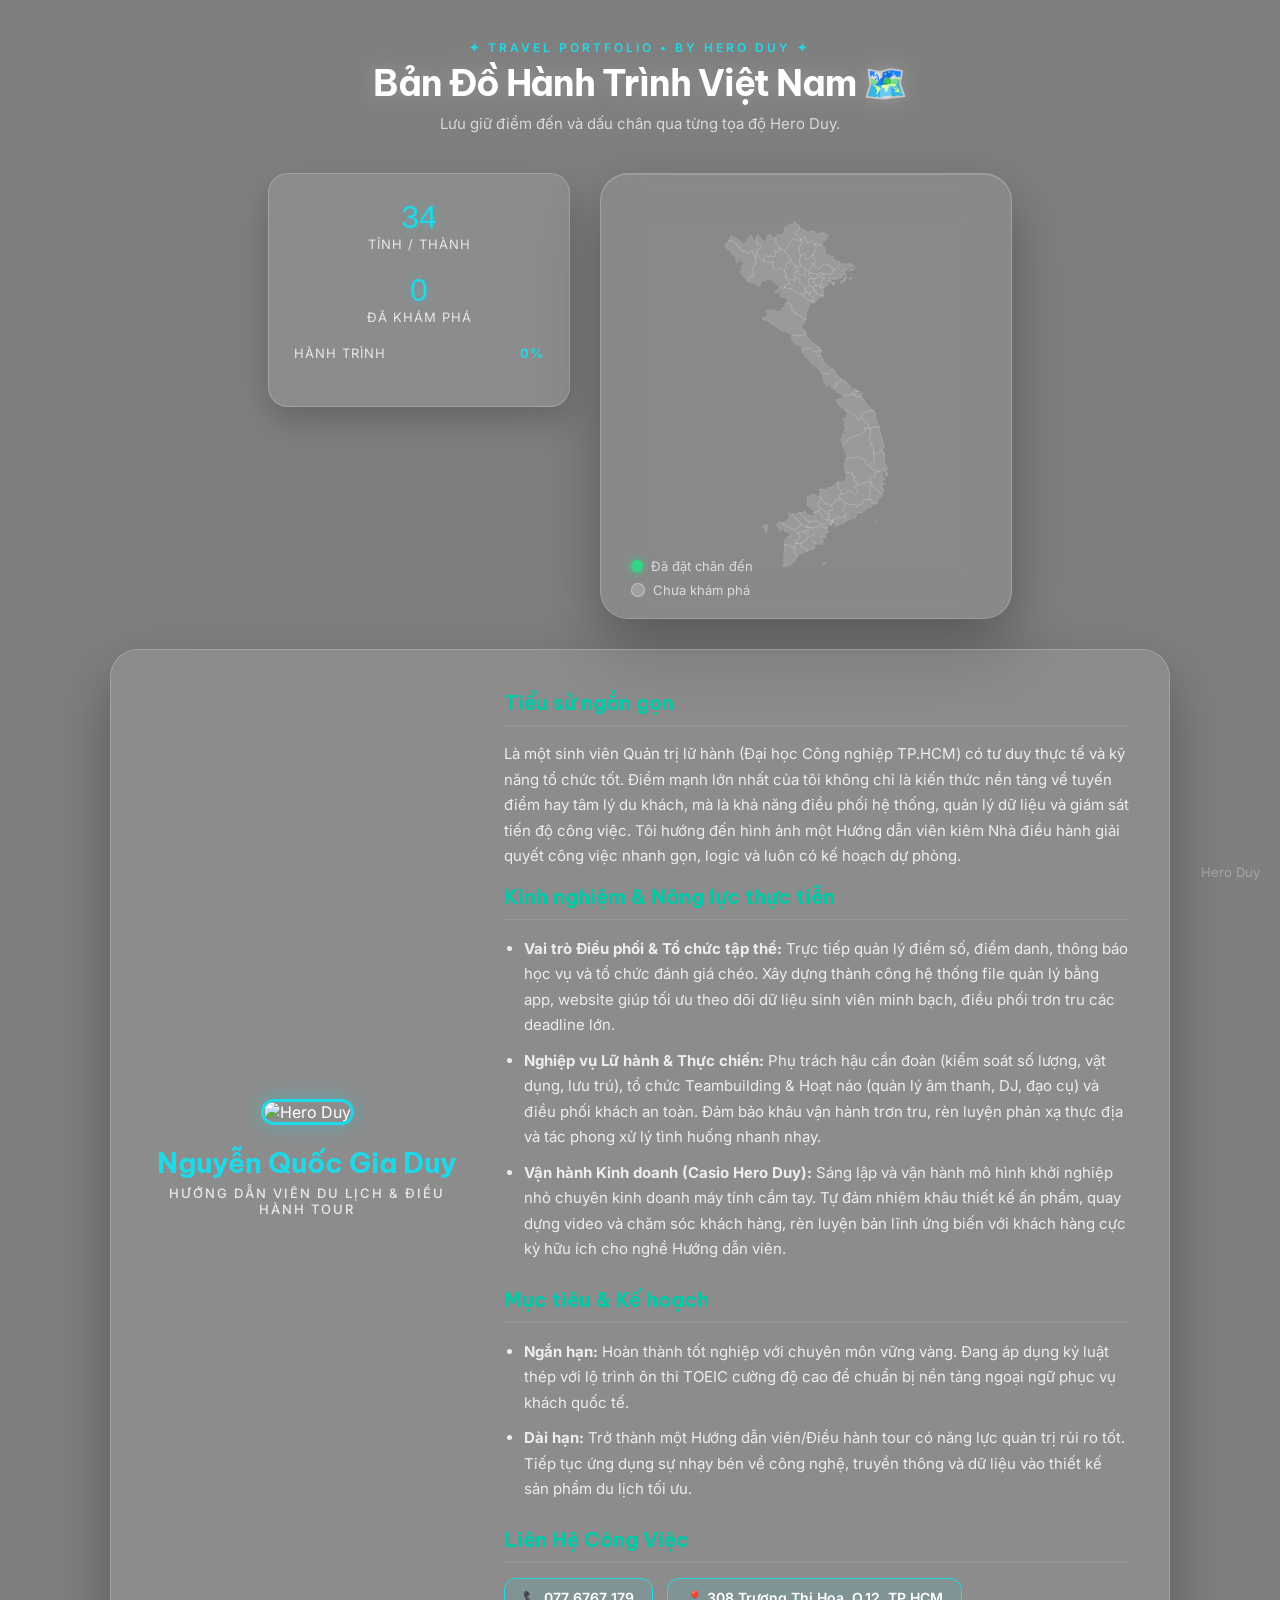
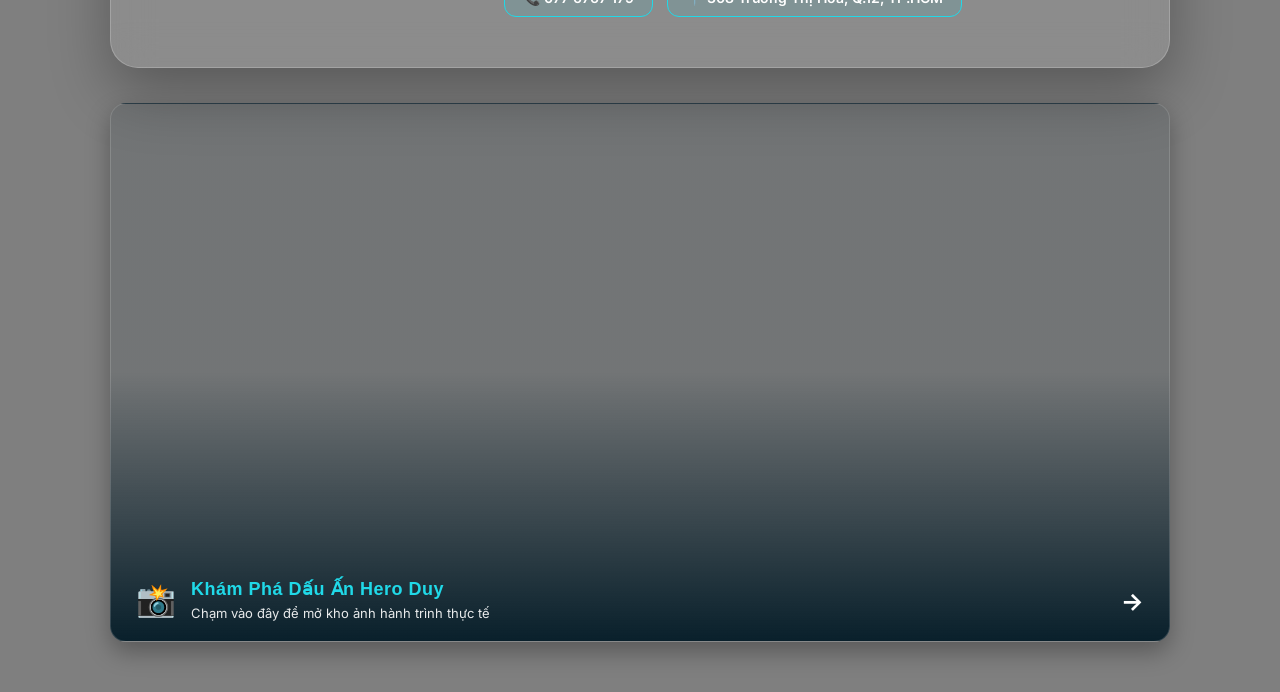
==== index.html @ b105192f "Update index.html" ====
<!DOCTYPE html>
<html lang="vi">
<head>
    <meta charset="UTF-8">
    <meta name="viewport" content="width=device-width, initial-scale=1.0">
    <title>Vietnam Travel Explorer</title>
   <!-- Import Font hiện đại -->
    <link href="https://fonts.googleapis.com/css2?family=Be+Vietnam+Pro:wght@400;500;600;700;800&family=Inter:wght@400;500;600;700&display=swap" rel="stylesheet">
    <style>
        /* --- CẤU HÌNH BIẾN MÀU & HIỆU ỨNG --- */
        :root {
            --primary: #00C9A7;
            --cyan: #20D9E8;
            --navy: #062B3A;
            --bg-dark: #031B27;
            --white: #FFFFFF;
            --glass-bg: rgba(255, 255, 255, 0.1);
            --glass-border: rgba(255, 255, 255, 0.2);
            --glow-color: rgba(0, 220, 180, 0.45);
        }

      body { 
            margin: 0; 
            padding: 0;
            min-height: 100vh;
            font-family: 'Inter', sans-serif; 
            color: var(--white);
            display: flex; 
            flex-direction: column; 
            align-items: center; 
            /* Dùng lớp phủ màu đen (rgba 0,0,0) với độ mờ 50% để giữ nguyên màu gốc của ảnh */
            background: linear-gradient(rgba(0, 0, 0, 0.5), rgba(0, 0, 0, 0.5)), 
                        url("https://cdn.phototourl.com/free/2026-08-20-0ea42f38-bc41-45a6-8fc9-13d686dd87f3.jpg") center/cover fixed;
        }
        /* --- HEADER CHUYÊN NGHIỆP --- */
        .hero-header {
            text-align: center;
            margin-top: 40px;
            margin-bottom: 20px;
            animation: fadeInDown 0.8s ease;
        }
        .hero-subtitle {
            font-size: 12px;
            letter-spacing: 3px;
            text-transform: uppercase;
            color: var(--cyan);
            font-weight: 600;
            margin-bottom: 5px;
        }
        .hero-header h1 { 
            font-family: 'Be Vietnam Pro', sans-serif;
            font-size: 36px;
            margin: 0;
            letter-spacing: -0.03em;
            text-shadow: 0 0 20px rgba(255,255,255,0.2);
        }
        .hero-desc {
            font-size: 15px;
            color: rgba(255,255,255,0.7);
            margin-top: 8px;
        }

        /* --- BỐ CỤC DASHBOARD --- */
        .travel-dashboard {
            display: flex;
            flex-direction: row;
            gap: 30px;
            width: 100%;
            max-width: 1100px;
            padding: 20px;
            box-sizing: border-box;
            justify-content: center;
            align-items: flex-start;
        }

     /* --- BẢNG THỐNG KÊ (CHUẨN GIAO DIỆN CŨ ĐẸP MẮT) --- */
        .stats-panel {
            background: var(--glass-bg);
            backdrop-filter: blur(15px);
            -webkit-backdrop-filter: blur(15px);
            border: 1px solid var(--glass-border);
            border-radius: 20px;
            padding: 25px;
            width: 250px;
            box-shadow: 0 15px 35px rgba(0,0,0,0.2);
        }
        .stat-item {
            margin-bottom: 20px;
            text-align: center;
        }
        .stat-number {
            font-family: 'Outfit', sans-serif;
            font-size: 32px;
            color: var(--cyan);
            text-shadow: 0 0 10px rgba(32, 217, 232, 0.4);
        }
        .stat-label {
            font-size: 13px;
            color: rgba(255,255,255,0.8);
            text-transform: uppercase;
            letter-spacing: 1px;
        }

/* --- BẢN ĐỒ GLASSMORPHISM CARD --- */
.map-card { 
    background: rgba(255, 255, 255, 0.08); 
    backdrop-filter: blur(20px); 
    -webkit-backdrop-filter: blur(20px);
    border: 1px solid rgba(255, 255, 255, 0.2); 
    border-radius: 28px; 
    
    /* 1. Giảm padding trái/phải xuống (30px trên-dưới, 15px trái-phải) */
    padding: 30px 15px; 
    
    /* 2. Thêm dòng này để ép khung chữ nhật gọn lại theo chiều ngang */
    width: 380px; 
    max-width: 100%;
    
    box-shadow: 0 25px 60px rgba(0,0,0,0.3), inset 0 1px 0 rgba(255,255,255,0.15); 
    position: relative; 
    display: flex;
    justify-content: center;
}

/* --- BẢN ĐỒ SVG --- */
.vietnam-map {
    width: 100%;
    /* 3. Giảm max-width của SVG từ 600px xuống 360px để khớp với khung mới */
    max-width: 360px; 
}
        /* --- BẢN ĐỒ SVG --- */
        .vietnam-map {
            width: 100%;
            max-width: 600px; /* Phóng to SVG */
        }
        svg { width: 100%; height: auto; drop-shadow: 0 10px 20px rgba(0,0,0,0.5); }
        /* Tỉnh chưa khám phá */
        svg path { 
            fill: rgba(255,255,255,0.15); 
            stroke: rgba(255,255,255,0.4); 
            stroke-width: 0.8px; 
            transition: all 0.4s cubic-bezier(0.175, 0.885, 0.32, 1.275); 
            cursor: pointer; 
        }
        /* Hover tỉnh */
        svg g.merged-province:hover path, svg g#features > path:hover { 
            fill: var(--primary); 
            stroke-width: 1.2px; 
            filter: drop-shadow(0 0 8px rgba(36,216,155,0.8));
            transform: scale(1.005);
            transform-origin: center;
        }
        /* Tỉnh Đã Khám Phá - Hiệu ứng Glow/LED nhẹ */
        .visited path, path.visited { 
            fill: #32d583 !important; 
            stroke: #fff;
            animation: pulseGlow 2.5s infinite ease-in-out;
        }
        .visited:hover path, path.visited:hover { fill: #24d89b !important; }

        @keyframes pulseGlow {
            0%, 100% { filter: drop-shadow(0 0 4px rgba(50, 213, 131, 0.6)); }
            50% { filter: drop-shadow(0 0 16px rgba(50, 213, 131, 0.9)); }
        }
        @keyframes fadeInDown {
            from { opacity: 0; transform: translateY(-20px); }
            to { opacity: 1; transform: translateY(0); }
        }

        /* --- DESTINATION CARD (POP-UP ĐÃ THAY ĐỔI) --- */
        .modal { 
            display: none; position: fixed; z-index: 100; left: 0; top: 0; width: 100%; height: 100%; 
            background: rgba(3, 20, 30, 0.65); /* Tối và blur nhẹ hơn */
            backdrop-filter: blur(8px);
            align-items: center; justify-content: center; 
        }
       .modal-content { 
            background: rgba(10, 30, 45, 0.85); 
            backdrop-filter: blur(25px);
            border: 1px solid var(--glass-border);
            padding: 30px; 
            border-radius: 24px; 
            width: 90%; 
            max-width: 450px; 
            max-height: 80vh; 
            overflow-y: auto; 
            position: relative; 
            animation: modalIn 0.4s cubic-bezier(0.16, 1, 0.3, 1); 
            box-shadow: 0 25px 50px rgba(0,0,0,0.5); 
            color: var(--white);
        }
        .modal-content::-webkit-scrollbar { width: 6px; }
        .modal-content::-webkit-scrollbar-thumb { background: var(--cyan); border-radius: 10px; }
        @keyframes modalIn { 
            from { opacity: 0; transform: translateY(30px) scale(0.95); } 
            to { opacity: 1; transform: translateY(0) scale(1); } 
        }
        .close-btn { 
            position: absolute; top: 15px; right: 20px; font-size: 28px; color: rgba(255,255,255,0.5); cursor: pointer; transition: 0.3s;
        }
        .close-btn:hover { color: #ff4d4d; }
        .modal-title { 
            color: var(--primary); margin-top: 0; font-size: 26px; font-family: 'Outfit', sans-serif;
            border-bottom: 1px solid rgba(255,255,255,0.1); padding-bottom: 15px; margin-bottom: 20px;
        }
     .modal-desc { 
            margin-top: 15px;
        }
        
        /* --- GIAO DIỆN THẺ ĐỊA ĐIỂM BÊN TRONG POPUP --- */
        .destination-card {
            background: rgba(255, 255, 255, 0.06);
            border: 1px solid rgba(255, 255, 255, 0.15);
            border-radius: 16px;
            padding: 16px;
            margin-bottom: 16px;
            text-align: left;
            transition: 0.3s;
        }
        .destination-card:hover {
            background: rgba(255, 255, 255, 0.12);
            border-color: var(--cyan);
            transform: translateY(-2px);
        }
        .destination-title {
            color: var(--cyan);
            font-size: 17px;
            font-weight: 700;
            margin-bottom: 6px;
            font-family: 'Outfit', sans-serif;
            display: flex;
            align-items: center;
            gap: 8px;
        }
        .destination-desc {
            font-size: 14px;
            color: rgba(255, 255, 255, 0.85);
            line-height: 1.6;
            margin-left: 25px;
        }
        
        /* Cải tiến form nhập liệu admin */
        .form-group label { color: rgba(255,255,255,0.9); font-weight: 500;}
        .form-group input, .form-group select, .form-group textarea { 
            background: rgba(0,0,0,0.2); border: 1px solid rgba(255,255,255,0.2); color: white; border-radius: 8px;
        }
        .form-group input:focus, .form-group select:focus, .form-group textarea:focus {
            outline: none; border-color: var(--cyan);
        }
        .form-group select option { background: var(--bg-dark); color: white; }

        .btn-submit { 
            background: linear-gradient(135deg, #00C9A7, #20D9E8); color: #000; font-weight: 700;
            padding: 12px 20px; border: none; border-radius: 12px; cursor: pointer; font-size: 16px; width: 100%; transition: 0.3s;
        }
        .btn-submit:hover { transform: translateY(-2px); box-shadow: 0 10px 20px rgba(0, 201, 167, 0.4); }
/* --- TOOLTIP (HỘP HIỂN THỊ TÊN TỈNH KHI RÊ CHUỘT) --- */
        .tooltip {
            position: fixed;
            background: rgba(10, 30, 45, 0.9);
            backdrop-filter: blur(10px);
            color: var(--cyan);
            padding: 8px 15px;
            border: 1px solid var(--glass-border);
            border-radius: 8px;
            font-family: 'Plus Jakarta Sans', sans-serif;
            font-size: 14px;
            font-weight: 600;
            pointer-events: none; /* Rất quan trọng để không chặn click chuột */
            opacity: 0; /* Ẩn đi khi không rê chuột */
            transition: opacity 0.2s;
            z-index: 999;
            box-shadow: 0 5px 15px rgba(0,0,0,0.3);
            text-transform: uppercase;
            letter-spacing: 1px;
        }
        /* --- NÚT BÍ MẬT & LEGEND --- */
        #secret-btn { 
            position: fixed; bottom: 20px; right: 20px; font-size: 13px; color: rgba(255,255,255,0.3); 
            cursor: pointer; user-select: none; transition: 0.3s; z-index: 50;
        }
        #secret-btn:hover { color: var(--white); text-shadow: 0 0 8px rgba(255,255,255,0.5);}

        .map-legend {
            position: absolute; bottom: 20px; left: 30px; font-size: 13px; color: rgba(255,255,255,0.7); display: flex; flex-direction: column; gap: 8px;
        }
        .legend-item { display: flex; align-items: center; gap: 8px; }
        .dot { width: 12px; height: 12px; border-radius: 50%; }
        .dot.visited { background: #32d583; box-shadow: 0 0 8px #32d583; }
        .dot.unvisited { background: rgba(255,255,255,0.2); border: 1px solid rgba(255,255,255,0.4); }
/* --- PROFILE SECTION --- */
        .profile-section {
            width: 100%;
            max-width: 1100px;
            margin: 10px auto 50px auto;
            padding: 0 20px;
            box-sizing: border-box;
            animation: fadeInDown 1s ease;
        }
        .profile-card {
            background: var(--glass-bg);
            backdrop-filter: blur(20px);
            -webkit-backdrop-filter: blur(20px);
            border: 1px solid var(--glass-border);
            border-radius: 28px;
            padding: 40px;
            box-shadow: 0 25px 60px rgba(0,0,0,0.3);
            display: grid;
            grid-template-columns: 1fr 2fr;
            gap: 40px;
            align-items: center;
        }
        .profile-avatar-container {
            text-align: center;
        }
        .profile-avatar {
            width: 220px;        /* Mở rộng bề ngang */
            height: 320px;       /* Tăng chiều cao để thành hình chữ nhật dọc */
            border-radius: 16px; /* Bo góc nhẹ thay vì bo tròn xoe */
            object-fit: cover;   /* Giữ tỷ lệ ảnh không bị méo */
            border: 3px solid var(--cyan);
            box-shadow: 0 0 20px rgba(32, 217, 232, 0.4);
            margin-bottom: 20px;
        }
        .profile-name {
            font-family: 'Be Vietnam Pro', sans-serif;
            font-size: 28px;
            color: var(--cyan);
            margin: 0 0 5px 0;
        }
        .profile-title {
            font-size: 13px;
            color: rgba(255,255,255,0.8);
            text-transform: uppercase;
            letter-spacing: 2px;
            font-weight: 500;
        }
        .profile-content h4 {
            font-family: 'Be Vietnam Pro', sans-serif;
            color: var(--primary);
            font-size: 20px;
            border-bottom: 1px solid rgba(255,255,255,0.1);
            padding-bottom: 10px;
            margin-top: 0;
            margin-bottom: 15px;
        }
        .profile-content p, .profile-content li {
            font-family: 'Inter', sans-serif;
            font-size: 15px;
            color: rgba(255,255,255,0.85);
            line-height: 1.7;
        }
        .profile-content ul {
            padding-left: 20px;
            margin-bottom: 25px;
        }
        .profile-content li {
            margin-bottom: 10px;
        }
        .contact-badge {
            display: inline-block;
            background: rgba(32, 217, 232, 0.1);
            border: 1px solid var(--cyan);
            padding: 10px 18px;
            border-radius: 12px;
            margin-right: 10px;
            margin-bottom: 10px;
            font-size: 14px;
            font-weight: 600;
            color: var(--white);
            transition: 0.3s;
        }
        .contact-badge:hover {
            background: var(--cyan);
            color: var(--navy);
            box-shadow: 0 5px 15px rgba(32, 217, 232, 0.4);
        }

   /* Responsive cho Profile trên điện thoại */
        @media screen and (max-width: 850px) {
            .profile-card {
                grid-template-columns: 1fr;
                padding: 25px;
                gap: 20px;
                text-align: center;
            }
            .profile-content h4 {
                text-align: left;
            }
            .profile-content ul {
                text-align: left;
            }
            /* LỆNH ẨN ẢNH CHÂN DUNG TRÊN ĐIỆN THOẠI */
            .profile-avatar {
                display: none; 
            }
        }
 /* --- THIẾT KẾ ĐÁP ỨNG (RESPONSIVE CHO ĐIỆN THOẠI) --- */
        @media screen and (max-width: 850px) {
            /* 1. VÁ LỖI ÁM TRẮNG & DÙNG ẢNH URL ONLINE */
            body {
                background-color: var(--bg-dark); /* Lớp lót tối màu phòng hờ trình duyệt bị lag */
                
                /* Dán link ảnh online của ông vào giữa cặp dấu ngoặc kép bên dưới */
                background-image: linear-gradient(rgba(0, 0, 0, 0.5), rgba(0, 0, 0, 0.5)), 
                                  url("https://cdn.phototourl.com/free/2026-08-20-a4ce7a55-eab1-4cca-a6bf-2fa930702edc.jpg");
                
                background-position: center;
                background-size: cover;
                background-attachment: scroll; /* QUAN TRỌNG NHẤT: Đổi từ fixed sang scroll để chống lỗi trắng nền trên Android/Zalo */
            }

            .travel-dashboard { 
                flex-direction: column; 
                align-items: center; 
                padding: 10px;
            }
            .stats-panel { 
                width: 100%; 
                max-width: 100%; 
                display: flex; 
                justify-content: space-around; 
                flex-wrap: wrap; 
                padding: 15px;
                box-sizing: border-box;
            }
            .stat-item { margin-bottom: 0; }
            
            /* 2. THU NHỎ Ô MỜ BẢN ĐỒ */
            .map-card { 
                padding: 15px 5px; 
                width: 95%; 
                max-width: 380px; 
                box-sizing: border-box;
                display: flex;
                flex-direction: column;
                align-items: center;
                border-radius: 20px; 
            }
            .vietnam-map {
                max-width: 100%;
                margin-top: -15px; 
                margin-bottom: -15px; 
            }
            .map-legend { 
                position: relative; 
                bottom: auto; 
                left: auto; 
                flex-direction: row; 
                justify-content: center; 
                margin-top: 15px;
                gap: 20px;
            }
        }
        /* GIỮ NGUYÊN PHẦN CỠ CHỮ CHO MÀN HÌNH SIÊU NHỎ */
        @media screen and (max-width: 500px) {
            .hero-header h1 { font-size: 28px; }
            .stat-number { font-size: 24px; }
            .stat-label { font-size: 11px; }
        }
/* --- CSS CHO MÀN HÌNH CHỜ KHỞI TẠO --- */
        .splash-overlay {
            position: fixed;
            inset: 0;
            background: rgba(3, 20, 30, 0.92);
            backdrop-filter: blur(20px);
            -webkit-backdrop-filter: blur(20px);
            z-index: 9999;
            display: flex;
            align-items: center;
            justify-content: center;
            transition: opacity 0.5s ease;
        }
        .splash-card {
            background: rgba(255, 255, 255, 0.05);
            border: 1px solid var(--glass-border);
            border-radius: 28px;
            padding: 40px;
            width: 90%;
            max-width: 440px;
            text-align: center;
            box-shadow: 0 30px 60px rgba(0,0,0,0.5);
        }
        .splash-badge {
            font-size: 11px;
            letter-spacing: 3px;
            color: var(--cyan);
            font-weight: 700;
            text-transform: uppercase;
            margin-bottom: 10px;
        }
        .splash-title {
            font-family: 'Outfit', sans-serif;
            font-size: 24px;
            color: var(--white);
            margin: 0 0 15px 0;
        }
        .splash-desc {
            font-size: 14px;
            color: rgba(255,255,255,0.7);
            line-height: 1.6;
            margin-bottom: 25px;
        }
        .splash-progress-wrap {
            background: rgba(255, 255, 255, 0.1);
            border-radius: 10px;
            height: 10px;
            width: 100%;
            overflow: hidden;
            margin-bottom: 10px;
        }
        .splash-progress-bar {
            height: 100%;
            background: linear-gradient(90deg, #00c6a7, #20D9E8);
            width: 0%;
            transition: width 0.3s ease;
            box-shadow: 0 0 15px rgba(0, 201, 167, 0.6);
        }
        .splash-percent {
            font-family: 'Outfit', sans-serif;
            font-size: 16px;
            color: var(--cyan);
            font-weight: bold;
            margin-bottom: 20px;
        }
        .splash-btn {
            background: linear-gradient(135deg, #00C9A7, #20D9E8);
            color: #000;
            font-weight: 700;
            padding: 14px 20px;
            border: none;
            border-radius: 14px;
            font-size: 15px;
            width: 100%;
            cursor: pointer;
            transition: 0.3s;
            opacity: 0.5;
        }
        .splash-btn:not(:disabled) {
            opacity: 1;
            cursor: pointer;
            box-shadow: 0 10px 25px rgba(0, 201, 167, 0.4);
        }
        .splash-btn:not(:disabled):hover {
            transform: translateY(-2px);
        }
/* --- NÚT BỘ SƯU TẬP ẢNH (CHUẨN TỈ LỆ 1.963:1) --- */
        .gallery-link-card {
            display: flex;
            align-items: flex-end; /* Ép toàn bộ chữ và icon xuống cạnh dưới cùng */
            justify-content: space-between;
            /* Gradient đen từ dưới lên để làm nổi chữ, phần trên trong suốt để rõ mặt */
            background: linear-gradient(to top, rgba(3, 27, 39, 0.95) 0%, rgba(3, 27, 39, 0.1) 50%), url('https://cdn.phototourl.com/free/2026-08-24-2e70f31d-5f06-4a0c-aca7-6dd9025c8ec8.jpg') center/cover no-repeat;
            border: 1px solid rgba(255, 255, 255, 0.15);
            border-radius: 16px;
            padding: 20px 25px;
            margin-top: 35px;
            text-decoration: none;
            color: var(--white);
            transition: all 0.4s ease;
            box-shadow: 0 10px 25px rgba(0,0,0,0.3);
            width: 100%;
            box-sizing: border-box;
            overflow: hidden;
            aspect-ratio: 1.963 / 1; /* KHÓA ĐÚNG TỈ LỆ BẠN YÊU CẦU */
        }
        .gallery-link-card:hover {
            transform: translateY(-4px);
            border-color: var(--cyan);
            box-shadow: 0 15px 35px rgba(32, 217, 232, 0.3);
            background: linear-gradient(to top, rgba(3, 27, 39, 1) 0%, rgba(3, 27, 39, 0.2) 60%), url('https://cdn.phototourl.com/free/2026-08-24-2e70f31d-5f06-4a0c-aca7-6dd9025c8ec8.jpg') center/cover no-repeat;
        }
        .gallery-icon { font-size: 32px; margin-right: 15px; margin-bottom: 2px; }
        .gallery-text { display: flex; flex-direction: column; flex-grow: 1; text-align: left; }
        .g-title { font-family: 'Outfit', sans-serif; font-size: 18px; font-weight: 700; color: var(--cyan); letter-spacing: 0.5px; margin-bottom: 5px; }
        .g-desc { font-size: 13px; color: rgba(255,255,255,0.9); }
        .gallery-arrow { font-size: 24px; color: var(--white); font-weight: bold; transition: 0.3s; margin-bottom: 5px; }
        .gallery-link-card:hover .gallery-arrow { color: var(--cyan); transform: translateX(5px); }
    </style>
</head>
<body>

    <!-- Floating Particles Effect (Optional JS driven, but CSS ready) -->
    <div class="particles" id="particles"></div>
<!-- Hộp Tooltip hiển thị tên tỉnh -->
    <div id="tooltip" class="tooltip"></div>
<!-- Hộp Tooltip hiển thị tên tỉnh -->
    <div id="tooltip" class="tooltip"></div>

   <!-- MÀN HÌNH CHỜ (SPLASH SCREEN TẢI THẬT) -->
    <div id="splash-screen" class="splash-overlay">
        <div class="splash-card">
            <div class="splash-badge">VIETNAM TRAVEL EXPLORER</div>
            <h2 class="splash-title">HÀNH TRÌNH CỦA HERO ĐANG TẢI...</h2>
            <p class="splash-desc">
                Hãy chờ Hero Duy một chút xíu nhé!<br><br>
                Chúng mình đang tải lại những dấu chân, điểm đến và khoảnh khắc Hero Duy đã từng khám phá. Lần đầu tiên có thể sẽ mất thêm một chút thời gian, nhưng những lần trở lại sau sẽ nhanh hơn rất nhiều.
            </p>
            <div class="splash-progress-wrap">
                <div class="splash-progress-bar" id="splash-progress"></div>
            </div>
            <div class="splash-percent" id="splash-percent-text">0%</div>
            <button id="splash-btn" class="splash-btn" disabled onclick="closeSplash()">BẮT ĐẦU KHÁM PHÁ</button>
        </div>
    </div>

    <header class="hero-header">
        <div class="hero-subtitle">✦ TRAVEL PORTFOLIO • BY HERO DUY ✦</div>
        <h1>Bản Đồ Hành Trình Việt Nam 🗺️</h1>
        <div class="hero-desc">Lưu giữ điểm đến và dấu chân qua từng tọa độ Hero Duy. </div>
    </header>

    <main class="travel-dashboard">
        <!-- Dashboard Thống Kê Bổ Sung -->
        <aside class="stats-panel">
            <div class="stat-item">
                <div class="stat-number">34</div>
                <div class="stat-label">Tỉnh / Thành</div>
            </div>
            <div class="stat-item">
                <div class="stat-number" id="explored-count">0</div>
                <div class="stat-label">Đã Khám Phá</div>
            </div>
            <div class="stat-item" style="width: 100%;">
                <div class="stat-label" style="text-align: left; display: flex; justify-content: space-between;">
                    <span>Hành Trình</span>
                    <span id="progress-percent" style="color: var(--cyan); font-weight: bold;">0%</span>
                </div>
                <div class="progress-container">
                    <div class="progress-bar" id="progress-bar"></div>
                </div>
            </div>
        </aside>

        <section class="map-section">
            <div class="map-card" id="map-box">
                
                <div class="vietnam-map">
                    <!--=============================================================================-->
                    <!-- XIN HÃY DÁN TOÀN BỘ ĐOẠN CODE BẮT ĐẦU TỪ <svg> ĐẾN </svg> CỦA BẠN VÀO ĐÂY -->
                    <!--=============================================================================-->
                    
                  <svg baseprofile="tiny" fill="#6f9c76" height="1000" stroke="#ffffff" stroke-linecap="round" stroke-linejoin="round" stroke-width=".5" version="1.2" viewbox="0 0 1000 1000" width="1000" xmlns="http://www.w3.org/2000/svg">
 <g id="features">
  <path d="M604.5 542.8l0.2 0 1.3-0.4 1 0.2 0.8 0.2 1 0.3 2.3 1.7 0.8 0.9 0.4 0.9 0.3 0.8 0.1 0.9 0.3 0.5 0.5 0.3 1.8 0.1 1 0.2 1.2 0.8 0.8 0.9 1.6 1.7 0.7 0.7 0.7 0.4 1.1 0 1.9-0.4 1-0.1 1.1 0.2 1.4 0.7 2 1.3 3.3 2.9 0.5 0.7 0.2 0.8 0 1-0.3 2.2 0 1.1 0.3 0.8 1.3 1.4 0.5 0.8 0.8 1.7 0.5 0.7 0.7 0.4 0.8-0.1 0.9-0.5 1.3-1.3 0.5-1 0.1-0.9-0.2-1.5-0.1-0.8 0.5-0.5 0.8-0.1 2.8 0.9 1.9 0.2 2.2 2.2 1 0.6 2.4 2.3 2.2 4.3 0.8 1 1.3 1.2 1.1 0.7 1.1 0.5 1.9 0.4 0.8 0.4 0.7 0.8 0.7 1.7 1.4 5.4 1.3 3.3-7.3 1.9-0.6 0-0.5-0.2-1.3-0.6-0.8-0.2-0.8 0-0.6 0.1-0.4 0.3-0.1 0.5 0.2 0.5 0.6 1 0.2 0.5 0.1 0.8-0.2 1.2-0.7 1.8-1.7 2.6-2.7 2.6-4.4 3.1-6.4 3-21.5 6.9-4 1.9-2.3 1.6-1.3 1.3-0.9 1.5-0.8 1.7-1.2 2.1-2.2 2.4-2.3 2.1-3.8 2.6-0.7 0.3-0.1-0.1 0-0.3 0-0.3 0-0.3 0-0.3 0-0.2 0-0.2 0.1-0.2 0-0.1 0-0.3-0.1-0.3 0.1-0.2 0-0.3-0.2-0.1-0.1-0.1-0.1-0.2-0.2-0.1-0.1-0.3 0-0.3-0.2 0-0.3 0.1-0.1 0.1-0.2-0.1-0.1-0.1-0.2 0-0.2 0.1-0.8-0.3-1.7 0.2-0.3-0.3-0.1-0.2-0.2-0.2-0.2-0.2-0.1-0.1-0.2-0.1-0.2-0.1 0-0.3 0-0.2 0.1-0.2 0.1-0.1 0.2-0.1 0.1-0.1 0-0.3-0.1-0.3 0-0.2 0-0.2 0.1-0.2 0-0.2 0-0.3 0.1-0.3 0.2-0.2 0-0.2 0-0.2 0-0.2 0-0.2-0.3-0.1-0.1-0.2-0.2-0.2-0.1-0.2-0.2-0.2-0.2 0-0.2-0.2-0.1-0.2-0.2-0.2-0.3 0.1-0.2-0.2 0-0.3 0.1-0.2 0.1-0.3 0-0.2 0-0.2 0.1-0.2 0.1-0.2 0.2-0.1 0.1-0.2 0.1-0.2 0.1-0.2 0.2-0.2 0-0.2 0.1-0.2 0.3-0.1 0.1-0.3-0.1-0.1-0.1-0.2 0.1-0.2 0.2-0.1 0.1-0.2 0.2-0.2 0.2 0 0.2 0.1 0.2-0.3 0.1-0.2 0-0.3 0.1-0.2 0.1-0.2 0.1-0.2 0.1-0.3 0.1-0.2 0.2 0 0.1-0.3 0.1-0.2 0-0.3 0.2-0.3 0.2-0.2 0.2-0.2 0-0.3-0.2-0.2-0.1-0.2 0-0.3 0.1-0.3 0.1-0.2 0.2-0.1 0.1-0.2 0-0.2 0-0.2 0-0.4-0.1-0.2-0.1-0.3 0-0.3 0-0.2 0-0.2-0.1-0.3-0.2-0.1-0.1-0.1-0.1-0.2-0.1-0.3-0.2 0-0.1-0.2 0-0.2 0-0.3 0.1-0.2 0.2-0.1 0.2-0.2 0.1-0.3 0.1-0.3 0.2-0.2 0.1-0.2 0.1-0.2 0-0.2 0-0.2 0-0.2 0.1 0 0.2 0 0.1-0.1 0.2-0.2 0.1-0.2 0.2-0.1 0.2-0.2 0.2-0.2 0.2-0.1 0.2-0.1 0.1-0.2 0-0.1 0-0.3 0.1-0.2 0.1-0.2 0.1-0.2 0.1-0.3 0.1-0.2 0-0.2 0.1-0.2 0.1 0.1 0.2 0.1 0.1 0.1 0.1 0.2 0.2 0.2 0.3 0 0.2-0.1 0.2 0 0.2 0.1 0.2 0.1 0.3-0.1 0.2-0.1 0-0.3 0-0.2 0-0.3 0-0.2 0-0.2 0.1-0.3 0.2-0.2 0.2-0.1 0-0.2 0.1-0.2 0.1-0.2 0-0.2 0.1-0.2 0.1-0.2-0.1-0.2-0.1-0.2 0-0.2 0.1-0.2 0.1-0.2 0-0.2 0-0.2 0.1-0.2 0-0.2 0.2-0.2 0-0.2 0.1-0.2 0.1-0.2-0.1-0.2-0.1-0.1-0.1-0.2 0.1-0.2 0.4-0.1 0.1-0.2 0.2-0.2 0-0.3 0-0.2 0.1-0.2 0.1-0.2 0.1-0.2 0-0.2 0-0.2 0.2-0.1 0-0.3 0.1-0.2-0.1-0.3-0.3-0.1 0-0.2-0.1-0.2 0-0.2 0-0.2-0.1-0.2-0.1-0.3-0.1-0.2 0.2-0.2 0-0.2 0.1-0.2 0.1-0.2 0.2 0 0.3-0.1 0.2-0.1 0.1-0.1 0.2-0.2 0.1-0.1 0-0.3 0-0.2 0.2-0.1 0.2 0 0.2-0.1 0.2-0.2 0-0.2 0-0.3 0-0.2-0.1-0.2-0.2-0.2-0.1-0.3 0-0.3-0.1-0.2 0-0.2 0.1-0.1 0.2-0.2 0-0.3-0.2-0.2 0-0.2 0-0.3 0.1-0.2 0.2-0.2-0.3-0.1-0.3 0-0.1 0-0.1 0-0.2-0.1-0.1 0-0.1 0-0.2 0.1-0.1 0.2-0.6-1.3 0.1-0.8-0.4-0.6-0.6-0.5-0.4-0.6 0.6-0.8-0.3-0.9-0.5-0.9-0.2-0.9 0.4-0.9 2.5-2.3 0.8-1.2 0.2-0.7-0.5-0.5-2.7-2.1-0.1 0-0.7-0.6-1-0.5-0.6-0.5-0.5-0.7-0.3-0.8 0.1-0.9-0.4-1 0.1-0.8 0.5-0.5 1.1-0.1 1.7-0.6 1-0.2 0.3-0.1 0.7 0 0.3 0 1.3 0.2 0.9 0 0.6-0.7 0.1-0.7-0.6-1.1 0-0.6 0.3-0.4 0.8-0.7 0.4-0.3 0.3-0.4 0.2-0.3 0.1-0.2 0.3-1 0-0.2 0.2-2 0.2-0.6 0.5-0.5 0.4 0.2 0.3 0.3 0.4-0.1 0.1-0.4 0.5-2.9 0-0.9-0.4-0.9-0.9-0.9-1.1-0.9-1.5-1.1-0.7-0.8-0.4-1.1-0.1-2.3-0.1-0.2 0-0.1z" id="VN28" name="Kon Tum">
  </path>
  <path d="M603.5 705.8l6.2-0.2 10.4 0 1.3 2.3 0.6 5.5 2.2 1.5-0.1 0.6-0.1 0.8 0.1 0.4 0.8 0.4 3.1 1.1 0.8 0.8 0.3 0.2 0.7 0.5-0.3 1.2-0.8 1.3-0.6 0.7-0.8-0.4-0.9 0.3-0.8 0.7-0.3 0.9 0.1 1.3 0.2 1.1 0.4 1 1.5 2.3 0.7 0.5 0.9 0.2 0.9 0 1.2 0.3 1 0.4 0.6 1.1 1.1 0.5 0.4 0.8 1.1 1.8 1.3 1 0.3 0.3 0.1 0.6-0.2 0.6-0.2 0.5-0.1 0.6-0.3 0.6-0.2 0.5-1.1 0.2-2.4-0.3-1 0.4-0.7 0.6-0.6 0.5-0.6-0.3-0.4 0-0.1 0.7-0.6 1.4-0.1 0.6 0 0.8 0.1 0.2 0.2 0 0.5 0.4 0.6 0.5 0.4 0.2 0.2 0.3 0.1 1.5 0.2 0.5 0.5 0.7 1.5 1.5 0.2 0.4 0.2 0.7 0.5 0.3 0.5 0.2 0.4 0.3 0.3 1-0.3 1.6 0.1 1.1-0.6 1.7-1.1 1.7-2.1 2.1-1 0.8-0.6 0.2-0.3-0.2-0.4-0.3-0.2-0.4-0.3-0.4-0.4-0.2-0.6-0.1-2 0.3-0.7-0.1-0.4-0.4-0.3-0.6 0-0.8 0-0.7 0-0.5-0.2-0.5-0.4-0.4-0.5-0.2-0.6-0.2-0.6 0.1-1.7 0.2-0.9 0.3-2 0.3-0.4 0.1-0.4-0.1-0.4-0.2-0.8-0.6-0.1-0.2-0.2-0.2-0.2-0.3 0-0.4-0.1-0.9-0.1-0.3-0.2-0.3-0.5-0.1-0.6-0.1-0.9 0.2-0.5 0.2-0.4 0.3-0.3 0.9-0.4 0.6-3.1 2.9-3.5 2.3-0.8 0.3-1.8 0.2-1 0.3-0.7 0.5-0.8 0.6-0.7 0.3-1.2 0.3-0.8 0.1-0.6 0-1.8-0.5 0.6-2 0-0.8-0.2-0.6-0.5-0.7-0.5-0.8-0.3-1.1-0.4-2.7-0.5-1.3-0.8-1.4-0.9-1-3.4-2.2-0.8-1.6-0.7-2.7-1-13.9 0.3-0.1 0.1-0.2 0.3-0.1 0.2-0.2 0.3-0.2 0.2-0.1 0.1-0.1 0.3-0.1 0.2-0.2 0.2-0.2 0-0.1 0.4-0.1 0.2 0.1 0.3 0 0.2-0.1 0.1-0.1 1.4-0.1 0 0.2 0.1 0.1 0.2 0.1 0.2-0.1 0.2-0.1 0.1-0.1 1.1 0.7 1.8 2.7 1.1 1 0.6 0 0.2 0.1 0.2 0.1 0.2 0.1 0.2 0.2 0.1 0.1 0.1-0.2 0.2 0 0.2 0 0.2 0 0.2 0 0.1-0.4 0.1-0.3 0.2-0.2 0.1-0.2-0.2-0.3 0.1-0.3 0.1-0.2 0.1-0.2 0-0.3 0.1-0.2 0.3-0.2 0.2 0 0.1 0 0.2-0.1 0.1-0.1 0.2-0.1 0.1-0.2 0.1-0.2 0-0.2 0.1-0.2 0.2-0.1 0.2-0.1 0.2-0.1 0.2-0.1 0.2-0.1 0.1 0 0.3-0.1 0.2-0.1 0.3-0.1 0.1-0.1 0.2-0.1 0.3-0.1 0.1-0.2 0.1-0.2 0.1-0.1 0.2-0.1 0.2 0 0.1 0 0.1-0.2 0.1-0.2 0.2 0.1 0.1-0.1 0.1-0.3 0.2 0 0.2 0.1 0.1-0.2 0.1-0.2 0.1-0.2 0-0.3-0.1-0.2-0.1-0.3 0.2-0.1 0.2-0.1 0.2-0.2-0.2-0.3-0.2-0.2 0-0.2-0.1-0.2-0.1-0.3 0.1-0.2-0.1-0.3 0-0.3 0-0.2 0.2-0.1 0.2-0.2 0.1-0.2 0.1-0.2 0-0.2 0.1-0.2 0.1-0.2 0.1-0.3 0.1-0.2 0.2-0.2 0.1-0.3-0.1-0.2 0.1-0.2 0.1-0.1-0.1-0.3 0-0.2 0-0.2 0.2-0.1 0.2-0.1 0.1-0.1 0.1-0.2 0-0.2 0.1-0.3 0.1-0.3-0.1-0.1-0.2-0.1-0.2-0.2-0.1-0.1-0.1-0.3 0-0.3-0.2-0.1-0.1-0.1 0-0.3 0.1-0.2 0.2-0.2 0.2-0.1 0.1-0.1 0.2-0.1 0.1-0.2-0.1-0.3 0.1-0.2 0.2-0.2 0.1-0.2 0.1-0.1 0.2-0.1 0.1-0.2-0.1-0.2-0.2-0.2-0.1-0.2-0.1-0.2-0.1-0.1 0-0.3 0-0.3 0.1-0.2 0-0.2 0-0.2 0.1-0.1 0.1-0.2 0-0.3-0.1-0.2-0.1-0.2 0.1-0.2-0.1-0.2 0-0.1-0.2-0.2-0.2-0.2-0.1-0.2 0-0.2-0.1-0.3 0-0.2-0.1-0.2 0.1-0.3 0.1-0.2-0.2-0.1 0-0.3 0.1-0.2 0-0.3 0.3-0.3 0-0.2 0.1-0.2 0.2-0.2-0.2-0.1-0.1-0.2-0.1-0.1-0.1-0.3-0.2-0.1 0-0.2-0.1-0.3-0.3-0.1-0.1-0.2-0.1-0.3 0-0.2 0-0.1z" id="VN72" name="Đắk Nông">
  </path>
  <path d="M636.3 739.9l0.3-0.6 0.1-0.6 0.2-0.5 0.2-0.6-0.1-0.6-0.3-0.3-1.3-1-1.1-1.8-0.4-0.8-1.1-0.5-0.6-1.1-1-0.4-1.2-0.3-0.9 0-0.9-0.2-0.7-0.5-1.5-2.3-0.4-1-0.2-1.1-0.1-1.3 0.3-0.9 0.8-0.7 0.9-0.3 0.8 0.4 0.6-0.7 0.8-1.3 0.3-1.2-0.7-0.5-0.3-0.2-0.8-0.8-3.1-1.1-0.8-0.4-0.1-0.4 0.1-0.8 0.1-0.6-2.2-1.5-0.6-5.5-1.3-2.3-10.4 0-6.2 0.2 0.2-0.2 0.1-0.2 0.2-0.2 0-0.3-0.2-0.2-0.1-0.2 0.1-0.3-0.3-0.2 0-0.3 0-0.1 0-0.3 0-0.3 0-0.3 0.1-0.2 0-0.2-0.1-0.2 0-0.3 0.2-0.2-0.1-0.3-0.1-0.2 0-0.2-0.1-0.3-0.2-0.1-0.1-0.3 0-0.2 0.1-0.2-0.2-0.1-0.1-0.2-0.2-0.1-0.2-0.2 0-0.2 0-0.2-0.2-0.1-0.2-0.1-0.1-0.1-0.2-0.1-0.2 0-0.1-0.3-0.1-0.2-0.1-0.2-0.1-0.2-0.2 0-0.3-0.2 0-0.2 0.1-0.2-0.1-0.2-0.2-0.1-0.2 0-0.1-0.2-0.2-0.2-0.1-0.2 0-0.2-0.1-0.3 0-0.2-0.2-0.2 0-0.3 0.2-0.2-0.1-0.2 0.1-0.3 0.2 0 0-0.3-0.2-0.1-0.1-0.2-0.1-0.1 0-0.2 0-0.3 0-0.2-0.1-0.3-0.2-0.1-0.1-0.1-0.1-0.2 0.2-0.2-0.1-0.2 0-0.2 0-0.2 0.1-0.1 0.1-0.2-0.1-0.3 0-0.1 0.2-0.1 0.3 0 0.3-0.1 0-0.2-0.2-0.2-0.1-0.3 0-0.2 0.1-0.3 0-0.3-0.2-0.1-0.2 0 0-0.2 0-0.3 0.1-0.2-0.2-0.2 0.1-0.2 0.2-0.3 0-0.2 0.8-2.2 1-2.8 0.3-0.9 0.4-1.1 0.6-1.6 0.5-1.4 0.8-1.8 0.4-1.1 0.3-0.7 0.7-1.5 1.6-1 2.4-1.8 0.6-0.4 0.5-0.2 7.2-1 7.4 0.3 1-0.2 1-0.3 4-1.8 1.1-0.3 1.2 0 2.3 0.2 15.1 5.4 1.3 1 1.3 1.7 0.8 1.4 0.7 1.6 2.2 7.7 2.5 2.5 8.6 2.2 3.8 6.1 0.8 0.9 1.2 1 3.5 2.1 2.5 1.3 1.5 0.5 4.8 1.1 4.1 1.7-4 3.4-0.4 0.3-0.6 0.1-1.2 0-0.5 0.1-0.5 0.1-0.5 0.3-0.5 0.7-0.5 1.1-0.9 2.5-0.1 1.2 0.1 0.9 0.3 0.5 0 0.7-0.3 0.9-0.6 1.4-0.6 2-0.4 0.5-0.7 0.3-0.8-0.2-2.1-1.2-0.6-0.2-0.6 0-0.6 0.1-0.6 0.3-1.1 0.5-0.4 0.1-0.4 0-1.3-0.2-0.5 0-0.4 0.3-0.3 0.6-0.2 1.2-0.2 2.2 0.3 2.6 0.7 4-2.5 1.5-0.9 0.2-1.2 0.2-1-0.2-2.9-1.2-1.2-0.3-1 0.1-0.9 0.3-3.4 3-1 0.5-1 0.1-2.5-0.4-0.8 0-0.8 0.4-0.9 0.7-1.8 0.9-0.8 0.6-0.5 0.5-0.2 0.5-0.2 1-0.3 0.4-0.4 0.1-0.3-0.1-0.5-0.3-0.6-0.1-1.2-0.1-1.7-0.4-0.8 0-0.6 0.3-0.6 0.5-0.7 0.4z" id="VN33" name="Đắk Lắk">
  </path>
  <path d="M597.4 632.6l0.7-0.3 3.8-2.6 2.3-2.1 2.2-2.4 1.2-2.1 0.8-1.7 0.9-1.5 1.3-1.3 2.3-1.6 4-1.9 21.5-6.9 6.4-3 4.4-3.1 2.7-2.6 1.7-2.6 0.7-1.8 0.2-1.2-0.1-0.8-0.2-0.5-0.6-1-0.2-0.5 0.1-0.5 0.4-0.3 0.6-0.1 0.8 0 0.8 0.2 1.3 0.6 0.5 0.2 0.6 0 7.3-1.9 2.9 2.7 0.9 4.2 0.3 4.3-0.7 5-2.4 9.5 0 4 0.5 2.6 0.9 1.9 1 1.4 1.7 2 0.6 0.8 0.2 0.8 0 1.1-0.3 1.3-0.1 1.6 0.3 1.4 0.7 1.5 2.7 3.7 1.4 2.8 0.6 1.7 0.8 4.9 0.2 6.5-0.2 7.7 0.2 1.4 0.4 1.1 1 2.1 0.3 1.1 0 1.1-0.1 1.2 0.1 1.1 0.2 0.9 0.9 1.6 0.2 0.8-0.1 0.9-0.6 1-1.1 1.2-2 1.5-4.9 2.7-1.2 0.9-1.2 1.2-1.3 1.9-0.3 2.6-8.6-2.2-2.5-2.5-2.2-7.7-0.7-1.6-0.8-1.4-1.3-1.7-1.3-1-15.1-5.4-2.3-0.2-1.2 0-1.1 0.3-4 1.8-1 0.3-1 0.2-7.4-0.3-7.2 1-0.5 0.2-0.6 0.4-2.4 1.8-1.6 1-0.1 0-1.8 0.9 0.8-1.9 1.9-4.6 0.2-1.8-0.4-6-0.4-2.2-4.9-9.5-1-1.5-1.4-1.5-0.1-0.3-0.5-0.9-1.1-1.3-0.3-1 0-0.6 0.4-1.3 0-0.5-0.6-1.9 0.3-1 0.3-0.7 0.1-0.7-0.1-0.7 0.6-0.4z" id="VN30" name="Gia Lai">
  </path>
  <path d="M584.1 731.2l1 13.9 0.7 2.7 0.8 1.6 3.4 2.2 0.9 1 0.8 1.4 0.5 1.3 0.4 2.7 0.3 1.1 0.5 0.8 0.5 0.7 0.2 0.6 0 0.8-0.6 2-3.7 2-0.5 0.6-0.9 0.9-1.1 2.3-0.2 0.9 0 0.7 0.9 1.2 0.4 0.8 0.3 0.6 0 1.1-4.4 2.3-5.5 1.8-1.2 0.6-0.9 0.8-0.5 1-0.3 0.7-0.2 0.8-0.1 1-0.1 0.5-0.2 0.4-0.8 0.9-0.6 1.1-0.6 0.9-1.2 1.2-1 0.7-0.5 0.5-0.2 0.3-0.2 0.5-0.4 0.4-1.3 0.6-1.9-0.1-2.8-0.9-4.3-1.8-1.2-0.3-0.8 0-0.3 0.4-0.5 0.5-0.6 0.5-1.5 0.4-0.6-0.1-0.3-0.3 0.1-0.4 0.6-0.7 0-0.4-0.3-0.5-0.8-0.8-0.6-0.1-0.4 0.2-0.2 0.6-0.2 0.7-0.3 0.6-0.7 0.4-1.1 0.1-0.5-0.2-0.3-0.3-0.1-1-0.2-0.4-0.6-0.7-0.2-0.6-0.1-0.5 0.1-0.6 0.2-0.9 0.1-1.2-0.1-0.5-0.3-0.5-0.7-0.5-1.7-1.1-0.9-0.4-0.8-0.2-0.8-0.1-0.3-0.2-0.2-0.2-0.1-0.2-0.1-0.7-0.2-0.5-0.5-0.6-0.6-0.6-0.9-0.6-1-0.9 0.7-0.2 0.2 0 0.4-0.1 0.2-0.2 0-0.7-0.1-1.1-1-3.7-0.6-1-0.5-0.1-1-0.4-0.5-1.3-1.6-2.8-0.1-0.9 0.3-0.9 0.5-0.8 0.4-0.8 0.1-0.5 0-1.2 0.1-0.4 0.9-1.4 0.1-0.1-0.3-1.5-1.7-3.3-0.5-1.4-0.1-0.2 1.1-0.3 0.1 0.1 0.2 0 0.2 0 0.2 0 0.2 0 0.1 0 0.2 0 0-0.2 0.5 0.1 0.6 0.4 0.2 0.5 0.3 0.4 0.8 0 1.8-1.2 1.6 0-0.1 0.2 1.6-0.1 0.6 0 3.7 0.5 0.1 0 0.2 0 0-0.1 0-0.1 0-0.1 0.2-0.3 0.1-0.1 0.1 0.1 0 0.1 0.1 0.2 0.2 0.2 0.2-0.1 0.2 0.1 0.2 0 0.1-0.2-0.1-0.1 0-0.1 1.4 0.4 0.1-0.1 0.2 0 0.2 0.1 0.3 0 0.3-0.3 0.2 0.1 0.2 0 0.2 0 0.2-0.1 0.1-0.2 0.3 0.1 0.1-0.3 0.2-0.2 0.1-0.1 0.1-0.2 0.2-0.1 0.2-0.2 0-0.2 0.2-0.1 0-0.2 0.1-0.2 0.2 0 0-0.3 0.1-0.1 0.1-0.3 0-0.3 0-0.2 0.2-0.1 0.2-0.1 0.1-0.3 0.2 0-0.1-0.2 0.2-0.1 0-0.2 0-0.2 0.3-0.1 0.1-0.2 0-0.2 0.2-0.3 0.2-0.1 0-0.2 0.2-0.2 0.2-0.2 0-0.1 0.5 0 0.8-0.1 4.5 0.4 1.9-0.2 0.1 0.1 0.3 0.1 0.2-0.1 0.3 0 0.3-0.2 0.2 0 0.2-0.1 0.2 0.1 0.2-0.1 0.2-0.2 0.2-0.2 0.3 0 0.3-0.1 0.8-0.2 1.2-0.4 0.3-0.1 0.3-0.3 0.5-0.8 0.8-0.4 0.3-0.9 0.2-0.1 0.2-0.1 0.2 0 0.2-0.2 0.1-0.4 0.3-0.1-0.1-0.3 0.1-0.2 0.2-0.2 0-0.1 0.1-0.3 0.2 0.2 0.2-0.1 0.1 0 0.2-0.1 0.2-0.1 0.2 0 0.1-0.3-0.2-0.1-0.2-0.2-0.1-0.1-0.1-0.2 0.1-0.1 0.1-0.2 0-0.3 0.2 0.1 0.2 0.1 0.2 0 0.2 0 0 0.2 0.3 0 0.2-0.2 0-0.3 0.1-0.1 0-0.2 0-0.2 0.2-0.2 0-0.2 0.1-0.2 0.3-0.1 0.1-0.3 0.2-0.2 0.2 0.1 0.2-0.2 0.2-0.2 0.2-0.2 0.3 0 0.2-0.1 0.2-0.1 0.1-0.2-0.1-0.3 0-0.3 0.1-0.2 0.1-0.2 0.2 0 0-0.3 0-0.2 0.2-0.1-0.1-0.3 0.3-0.1 0-0.2 0-0.2 0.1-0.2 0.2-0.1 0.3 0 0.1 0 0.3 0 0.2-0.1 0.2-0.1 0.2-0.2 0.3 0.1 0.1-0.2 0-0.2 0.3-0.2 0.1-0.1 0.2 0 0.2-0.1 0.1-0.1 0.2 0.1 0.2-0.1 0.3-0.1 0.1 0.1 0.3-0.1 0.1 0.2 0.2 0 0.3 0z" id="VN58" name="Bình Phước">
  </path>
  <path d="M538.3 768.8l0.5 0.1 0.6 1 1 3.7 0.1 1.1 0 0.7-0.2 0.2-0.4 0.1-0.2 0-0.7 0.2-1.9 3.6-1.1 1.3-0.6 0.5-0.9 0.9-0.5 0.7-1.5 3.3-0.4 1.1-0.2 1.2-0.1 2.3 0.1 1 0.2 1 0.3 0.9 0.7 1.2 0.4 0.5 0.2 0.4 0.2 0.6 0.1 0.5 0.1 0.5 0.3 0.3 0.3 0.4 1 0.7 0.8 0.9 0.5 2-0.7 3.5-0.4 1.2-0.6 1.3-0.6 0.8-1.6 1.7-2-1.8-0.8-0.5-0.8-0.2-0.4 0.1-0.1 0.4 0 0.4 0.1 0.6-0.2 0.4-0.4 0.4-4.9 1.5-0.8-0.1-0.6-0.1-0.5-0.4 0.6 0 0.3-0.2 0.2-0.2-0.7-1.1-1-3.5-0.6-1-1.1-0.8-0.7-0.1-0.3-0.1-0.9 0.5 0 0.1-0.7 1.2-0.6-1.2-0.8-1-2-1.7-0.9-1-1.5-2.3-0.8-0.8-3.2-0.8-1.2-0.9-0.6-1.6 0-0.1-0.2-1.2-0.7-0.5-1-0.3-0.8-0.6 0-0.8 1-4.5 0.6-2.1 0.2-0.9-0.1-0.9-0.9-3.2 0.1-1.5-0.1-0.8-0.2-0.7-0.7-0.5-1.6-0.3-0.7-0.4-0.6-1-0.1-0.2 0-0.4 0.1-0.1 0.2-0.1 0.2-0.1 0.4 0 0.2-0.1 0.1-0.2 0-0.2 0.1-0.1-0.1-0.2 0-0.2-0.1-0.2 0.2-0.1 0.2 0 0.2 0 0.3 0 0.2-0.1 0.2-0.2 0.1-0.2 0.1-0.1 0.1-0.2 0-0.2 0-0.3 0-0.3 0.2-0.1 0.2-0.2 0.2-0.3 0.2-0.2 0.4-0.1 2.8 1 1.7 0.1 0.1-0.1 0.3 0.1 0.2 0.1 0.1 0 0.2 0 0.3 0.1 0.2-0.2 0.2-0.3 0.2-0.2 0.2-0.1 0.1-0.2 0.2-0.2 0-0.1 0.2-0.2 0.2-0.1 0.1-0.1 0.1-0.3-0.1-0.2 0-0.3-0.2-0.3 0.2-0.2 0.1-0.2 0.2-0.1 0.1-0.1 0.2-0.2 0.2-0.1 0.1-0.1 0.2 0 0.2-0.1 0.1-0.2 0.1-0.2 0-0.1 0.1-0.3 0.1-0.3 0.1-0.1 0.2-0.1 0-0.2 0-0.3 0-0.2-0.1-0.3-0.1-0.2-0.1-0.1 0.1-0.3 0-0.1 0.1-0.2 0-0.2 0.1-0.2 0.1-0.2 0.1-0.1 2.5 0.4 2.5 0.8 0 0.1 0.3 0.1 0.2 0.1 0.2 0.1 0.2 0 0.2-0.1 0.2 0 0.3 0 0.2 0 0.2 0.1 0.2 0.1 0.3 0.1 0.2 0.1 0.2 0.1 0.3-0.1 0.2-0.2 0.1-0.1 3.6 1.1 1.1 0.6 0.5 0.5 0.8 1.4 0.5 0.4 0.8 0.1 0.6-0.1 0 0.2 0.4 0 0.3 0 0.3-0.1 0.2 0 0.1-0.2 0.1-0.1 0.2-0.1 0.2-0.1 0.1-0.1 0.3-0.1 0 0.2 0.1 0.1 0.3-0.1 0.2-0.1 0.3-0.1 0.2-0.1 0-0.1 0.1 0 0.5 0.1 0.9 0.3 1.3 0.9 0.7 0.4 0.8 0 0.3-0.6 0.2 0.1 0.3 0 0.2 0 0.2 0 0.2 0 0.1-0.1z" id="VN37" name="Tây Ninh">
  </path>
  <path d="M521.7 810.9l0.5 0.4 0.6 0.1 0.8 0.1 4.9-1.5 0.4-0.4 0.2-0.4-0.1-0.6 0-0.4 0.1-0.4 0.4-0.1 0.8 0.2 0.8 0.5 2 1.8 1.9 1.1 2.4 0.9 1.3 0.7 1.1 0.7 1.1 1.1 0.9 1.3 0.8 2.1 0.1 1.5-0.2 1.4-1.2 2.2-0.4 1-0.1 0.8 0.6 0.7 1.1 0.8 2.5 1.4 2.6 1.1 0.7 0.5 0.8 0.8 0.6 0.5 0.8 0.1 0.5-0.3 0.6-0.4 0.5-0.3 0.7-0.1 0.7 0.2 0.9 0.5 0.7 0.7 0.4 0.8-0.1 1.1-0.2 1.8 0 0.5 0.3 0.6-0.2 0.7-0.4 1-0.8 0.5-1.9 0.7-0.9-0.1-0.6-1-0.4 0 0.2 0.9 0.2 0.3 0.4 0.4-0.7 0.2-0.6 0.3-0.5 0.4-0.5 1.3-0.6 0.3-0.8 0.3-0.7 0.5 0-1-0.1-0.7-0.3-0.7-0.5-0.5 0.2 2.1 0.2 0.9 0.7 0.3 1-0.2-0.4 0.7-1.4 0.6-2.5 0-1.7-0.2-2.8 0.2-0.8-0.1-0.5-0.4-0.1-0.6 0.1-1.2 0-0.5-0.2-0.6-0.5-0.5-1-0.4-1.6-0.3-1-0.4-0.8-0.5-2.5-3.5-0.8-0.7-0.7-0.4-1-0.2-6.2-0.3-1.2 0.1-1.1 0.6-1.1 1.4-0.6 0.5-1.2 0.3-1.6 0-2.9-0.5-2.3-0.1-2.3-0.8-3.4-2.5-12.5-11.8-3.7-4.5-0.9-0.9-1.6-1-0.6-0.5-0.5-0.4-0.1-0.4-0.2-0.7 0-0.3 0.2 0 0.3-0.1 0.3 0 0.2-0.1 0.3-0.1 0.3-0.2 0.2 0 0.2-0.1 0.3 0 0.2-0.1 0.3 0 0.3-0.1 0.3 0 0.2-0.1 0.2-0.1 0.3 0 0.2-0.1 0.2 0 0.2-0.1 0.2-0.1 0.3-0.1 0.2-0.1 0.3 0 0.2-0.1 0.2 0 0.3-0.1 0.1-0.1 0.3 0 0.4-0.1 0.2-0.1 0.2 0 0.1 0 1.1-0.8 1.4-0.8 0.5-0.1 1.2-0.4 1.6 0.2 0.9 1.1 1.1 1.9 2 2.7 0.4 1 0.7 2 0.4 0.9 0.8 1 1.1 0.6 1.2 0 0.5-0.6 0.2-0.2 0.5-1 0.6-1.3 0.1-1 1.1 1 0.8 0.6 0.6 0.7 1.1 1.2 1.5 1.1 1.6 0.9 1.6 0.5 3.3 0.3 1.5 0.4 1.3 1.1-0.7-2.7-0.8-3.1-1.4-2.7-0.3-1 0.1-0.1 0-1.6-0.1-0.1 0.3-0.6 0.2-0.2 0.8-0.1 0.3-0.1 1.2 0.1z" id="VN41" name="Long An">
  </path>
  <path d="M483.7 812.1l0 0.3 0.2 0.7 0.1 0.4 0.5 0.4 0.6 0.5 1.6 1 0.9 0.9 3.7 4.5 12.5 11.8 3.4 2.5 2.3 0.8 0 1.9-0.3 1-0.5 1.4-5.4 6.8-0.5 0.4-0.4 0.5-0.2 0.5 0.4 2.3 0.2 0.3-0.1-0.1-2.8-1-1-0.7-0.9-0.8-2.7-3-0.6-0.5-0.7-0.3-0.8-0.2-2.4-0.1-0.8-0.3-2.8-1.7-1-0.6-0.5-0.5-0.5-0.6-1-2.1-0.5-0.6-0.6-0.6-0.6-0.5-5.9-2.9-1-0.8-0.5-0.7-0.2-1 0.2-1.8-0.1-0.6-0.4-2.1-1.3 0-2.5 0.1-0.3-0.1-0.4-0.2-0.1-0.4 0-0.5-0.1-0.5-0.3-0.5-2.2-2.5-0.1-0.4-0.2-1.1-0.9-0.7-0.4-0.8-0.3-0.9-0.4-2.8 2.6 0.5 1 0.6 2 1.8 0.9 0.3 0.5-0.6 0.4-0.8 0.2 0.1 0-0.2 0.2-0.2 0.3-0.1 0.1-0.1 0.1-0.2 0.1-0.2 0.2-0.2 0.3 0 0-0.2 0.1-0.2 0.2 0 0.2 0 0.1-0.3 0-0.1 0-0.2 0.1-0.2 0.2-0.2 0.3 0.1 0-0.2 0.1-0.3 0.1-0.1 0.1-0.3 0.2-0.2 0.2-0.1 0.1-0.1 0.2-0.1 0-0.2 0.4 0 0.2-0.1 0-0.2 0.1-0.2 0.1-0.1 0-0.3 0.2-0.2 0.1-0.2 0.1-0.2 0.1-0.3 0.1 0 1.3 0.3 1.4 0.7 0.4 0.1 2.5-0.5 0.1-0.1 0.3 0 0.1 0z" id="VN45" name="Ðong Tháp">
  </path>
  <path d="M465.1 815.6l0.4 2.8 0.3 0.9 0.4 0.8 0.9 0.7 0.2 1.1 0.1 0.4 2.2 2.5 0.3 0.5 0.1 0.5 0 0.5 0.1 0.4 0.4 0.2 0.3 0.1 2.5-0.1 1.3 0 0.4 2.1 0.1 0.6-0.2 1.8 0.2 1 0.5 0.7 1 0.8 5.9 2.9 0.6 0.5 0.6 0.6 0.5 0.6 1 2.1 0.5 0.6 0.5 0.5 1 0.6-2.9 2.6-2.1 3.6-0.3 0.5-0.1 1.5-1.1 2-0.3 0.2-0.5 0.1-0.5-0.2-0.5-0.1-0.8 0.1-0.6 0.5-1.7 1.6-0.7 0.4-0.6-0.1-0.4-0.5-1.1-1.3-0.6-0.5-0.7-0.3-0.3 0.2-0.3 0.8-0.4 0.4-1 0.4-0.7 0.3-0.5 0.5-1.4 2.1-20.9-11-9.6-8.3 2.9 0.4 2.7-0.1 0.6-0.3 1.5-0.6 1.4-1.5 2.4-3.7 0.7-0.7 0.8-0.7 5.7-2.9 1.5-1.4-0.1-2-2.1-3.9-0.9-2.2-0.2-2.1 0.4-1 0.6-0.8 0.6-0.5 0.2-0.2 0.1-0.1 0.7-0.5 1.3-0.7 0.1 0.1 0.3 0.2 0.1 0.8 0.7 0.9 0.8 0.2 5.7 1.1z" id="VN44" name="An Giang">
  </path>
  <path d="M436.6 837.8l9.6 8.3 20.9 11 1.8 1.5 3 1.9 1.6 1.4 4.2 4.5 2.7 2.9 1.2 0.9 1.8 1.6 0.4 0.7 0.1 0.7 0 1.3-0.1 1.6-0.4 1.4-0.9 1.4-6.8 6.4-1.2 1.5-0.4 1.1 0.3 0.6 0.6 0.5 1 1.3-0.1 3.4-4-1-1-0.1-0.6 0.3-0.2 0.7 0.8 3.2 0.2 1.1-0.6 1.1-1.1 1.6-0.2 0.7 0.3 0.7 0.8 1 0.1 0.3 0 0.3-0.2 0.4-0.9 0.5-2.3-0.7-9-4.5-2.8-1.8-1-0.3-1.6 0.1-0.9-0.2-0.7 0-0.5 0.2-0.3 0.3-0.4 0.2-0.7 0-1.4-0.2-1.6 0.9-0.5 0-0.2-0.1-2.3-1.6 0.1-1.3 1.2-10.9 0.9-3.2 1.2-3.5 2.8 0.1 1.8-0.3 0.4-1 0.9-1 3.7-2.7 1.3-0.6 0.5 0.4 0.2 1 1.4 3.7 0-0.8-0.4-2.2 0-2.7-0.3-1.3-0.8-1.3-2.7-3.5-2.3-2.2-1.1-0.7-1.2-0.1-2.3 0.5-1.4 0-1.9-1.2-1.4-1.8-1.1-2-1.2-1.6-2-1.2-2-0.2-1.8 0.5-1.5 1.4-0.2 0.5 0 0.5-0.2 0.4-0.6 0.2-0.4 0.2-0.2 1.2-0.2 0.3-2.1-0.2-0.1 0.2-0.4-0.6 0.2-0.4 0.2-0.4 0-0.7-0.3-0.4-0.8-0.9-0.1-0.6 0-1.6-0.3-1.4-0.5-0.8-1.7-1.3-0.2 0.4-0.1 0.1 0 0.3-0.5 0-0.1-1.6-0.6-1.2-1.3-1.7-0.2-0.8 0.1-0.1 0.4 0 0.5-0.3 0.5-0.7 0.3-0.6 0-0.6-0.3-0.6-0.5 0-0.4 0.9-0.6 0.8-0.8 0.5-1 0.3-0.9-0.1-0.1-0.7 0.2-1-0.3-0.7 1.1 0.2 0.9-0.1 0.2-0.2 0.4-0.4 2.4-3.6 0.5-0.9 0.6-0.9 0.7-0.6 1-0.2 0.8 0 0.5-0.1 1.2 0 1.2 0.1 3.2 0.4 1.4 0.2z m-37.8 9l0.2 1 0 6.4-2.3 5.8-0.8 3.3 1.1 1.5-0.4 1.3 0 0.7 0.2 0.7 0.2 1-1-0.5-0.2-0.3-1.2-0.5-0.8-2.7-0.8-5-1.6-4.5-1.1-1.9-1.7-1.4-2.3-1.1-0.7-0.8-0.5-2.4-0.2-0.6 0.3-0.2 3.7 0.5 1.2 0 0.5-0.5 0.1-0.3 0.6-0.9 0.3-0.2 0.5-0.3 0.2-0.5 0.1-0.7 0.2-0.6 0.4-0.6 0.6-0.4 0.7-0.1 0.7 0.7-0.4-0.4 4.2 4.5z" id="VN47" name="Kiên Giang">
  </path>
  <path d="M297.1 96.3l1.5-0.3 1.3 0.1 3.3 0.8 3-0.3 0.9 0.3 0.8 1.3 0.8 0.6 0.5 0.2 0.5 0.3 0.5 1.1 4 4.5 1.1 0.8 2.2 0.6 2.1 1.3 2.4 2.1 1.4 1.9 1 2.1 0.4 2.4 0 1.7 0.2 0.3 0.5 0.6 0.5 0.9 0.9 0 1.7-0.5 1.1 0.6 0.5 1.4 0.3 1.6 0.8 1.2 1 0.1 5.2-0.8 1.5 0.5 1.8 1.2 2.6 2.3 2.2-0.2 5.1 2.6 1.1-0.4-0.2-0.2-0.4-0.4-0.4-0.4-0.2-0.4 0.2-0.4 3.4-4.3 0.9-0.5 1.3 0 1.3 0.5 1 0.9 0.4 1 0.1 1.5 0.4 0.9 1.5 1.3 0.6 0.8 0.4 1.1 0.1 1.3 0.1 1.3 0.2 0.3 1.1 0.7 0.5 0.2 0.3 0.3 2.7 4.7 0.4 0.4 0.4 8.4 0.7 5.1 0 2-0.4 2-0.9 1.6-1.2 1.5-2.7 2.4-0.8 1.2-0.5 1.1-0.3 1.4-0.5 0.8-0.5 0.6-2.3 1-0.7 0.5-0.4 0.8-0.1 0.7 0.2 0.5 0.4 0.3 0.4 0.4 0.1 0.6-0.1 0.9 0.1 0.7 0.4 0.6 2.2 1.7 0.4 1 0.2 1.5-0.2 2.4-0.4 1.8-1.1 2.5-0.1 0.9 0.1 1 0.9 2.3 0.1 1.3-0.4 0.7-0.8 0.4-1.1 0.2-1.1 0-1.1-0.2-1-0.5-0.8-0.7-0.7-0.4-0.8-0.2-0.6 0-0.5 0.4-0.1 0.5 0.1 0.7 0.2 0.9 0.1 1.2-0.3 0.9-0.5 0.6-1.2 0.8-0.6 0.7-0.2 0.9-0.2 2.2-0.7 2.4-0.1 0.7-0.1 0 0-0.1 0-0.1 0-0.1-0.1 0 0-0.1-0.1 0 0-0.1-0.1 0-0.1-0.1-0.1 0-0.1-0.1-0.1 0-0.1 0 0-0.1 0.1 0 0-0.1 0.1 0 0-0.1 0.1 0 0-0.1-0.1 0 0-0.1 0-0.1-0.1 0-0.1 0 0-0.1-0.1 0-0.1 0-0.1 0-0.1-0.1-0.1 0-0.1 0 0 0.1-0.1 0 0-0.1-0.1 0 0-0.1 0-0.1-0.1 0-0.1 0 0 0.1-0.1 0.1-0.1 0 0 0.1-0.1 0 0-0.1-0.1 0-0.1 0-0.1 0 0-0.1 0-0.1-0.1 0 0-0.1 0-0.1-0.1 0 0 0.1-0.1 0-0.1 0 0-0.1-0.1 0-0.1-0.1-0.1 0 0-0.1 0-0.1-0.1 0-0.1 0-0.1 0 0-0.1-0.1 0 0-0.1 0 0.1-0.1 0 0 0.1 0.1 0 0 0.1-0.1 0 0.1 0 0 0.1-0.1 0 0 0.1-0.1 0 0 0.1-0.1 0 0 0.1-0.1 0-0.1 0-0.1 0-0.1 0 0 0.1-0.1 0-0.1 0 0 0.1 0-0.1-0.1 0 0-0.1 0 0.1-0.1 0-0.1 0 0-0.1-0.1 0 0 0.1 0-0.1-0.1 0-0.1 0 0-0.1-0.1 0-0.1 0-0.1 0 0-0.1 0 0.1-0.1 0 0 0.1 0-0.1-0.1 0-0.1 0-0.1 0 0-0.1-0.1 0-0.1 0 0 0.1 0 0.1-0.1 0 0 0.1-0.1 0 0 0.1 0 0.1-0.1 0 0 0.1 0 0.1-0.1 0 0 0.1-0.1 0-0.1 0-0.1 0 0-0.1-0.1 0 0-0.1-0.1 0 0-0.1 0-0.1 0-0.1 0.1-0.1 0-0.1-0.1 0 0-0.1 0-0.1 0.1 0 0-0.1 0-0.1 0-0.1-0.1 0 0-0.1-0.1 0 0-0.1-0.1 0-0.1 0 0-0.1 0-0.1 0-0.1 0.1-0.1 0-0.1 0-0.1 0-0.1-0.1 0 0-0.1-0.1 0 0-0.1 0.1 0 0-0.1-0.1 0-0.1 0 0-0.1-0.1 0 0 0.1-0.1 0-0.1 0-0.1 0-0.1 0-0.1 0 0-0.1-0.1 0-0.1 0 0-0.1 0-0.1-0.1 0 0-0.1-0.1-0.1 0-0.1-0.1 0 0-0.1 0.1 0 0-0.1 0-0.1 0-0.1 0-0.1 0-0.1 0-0.1 0.1 0 0-0.1-0.1 0 0-0.1 0-0.1 0-0.1 0-0.1 0-0.1 0-0.1 0-0.1 0-0.1 0-0.1-0.1 0-0.1 0-0.1 0 0-0.1-0.1 0 0-0.1 0-0.1-0.1-0.1 0-0.1-0.1-0.1-0.1 0-0.1 0 0-0.1 0-0.1 0-0.1-0.1 0 0-0.1 0-0.1 0-0.1 0-0.1 0-0.1-0.1 0 0-0.1-0.1 0-0.1 0 0-0.1-0.1 0 0-0.1-0.1 0 0-0.1-0.1 0 0-0.1 0-0.1 0-0.1-0.1 0 0-0.1 0-0.1 0-0.1 0-0.1 0-0.1 0.1 0-0.1 0 0-0.1-0.1 0 0-0.1-0.1 0 0-0.1 0-0.1 0-0.1-0.1 0 0-0.1-0.1 0 0-0.1 0-0.1 0-0.1-0.1 0-0.1 0 0-0.1 0-0.1 0-0.1-0.1 0-0.1 0 0-0.1 0-0.1 0-0.1-0.1 0-0.1 0 0-0.1-0.1 0 0-0.1 0-0.1 0-0.1 0.1 0 0-0.1-0.1 0 0-0.1 0.1 0-0.1 0 0-0.1 0-0.1-0.1 0-0.1 0 0-0.1-0.1 0 0-0.1 0-0.1 0.1 0 0-0.1-0.1 0 0-0.1 0-0.1-0.1 0-0.1 0-0.1 0.1 0-0.1-0.1 0-0.1 0-0.1 0 0-0.1-0.1 0-0.1 0 0-0.1-0.1 0 0-0.1-0.1 0-0.1 0-0.1-0.1 0 0.1-0.1 0-0.1 0-0.1 0 0-0.1-0.1 0.1 0 0.1-0.1 0 0 0.1-0.1-0.1 0 0.1-0.1 0-0.1 0 0-0.1-0.1 0-0.1 0 0-0.1-0.1 0 0 0.1-0.1 0-0.1 0 0-0.1-0.1 0-0.1 0-0.1 0-0.1 0 0-0.1-0.1 0 0-0.1-0.1 0-0.1 0-0.1-0.1 0 0.1-0.1 0-0.1-0.1-0.1 0-0.1 0 0-0.1-0.1 0-0.1-0.1 0-0.1 0-0.1 0-0.1-0.1 0-0.1 0 0-0.1-0.1 0 0-0.1 0-0.1-0.1 0 0-0.1 0.1 0 0-0.1 0.1-0.1 0.1 0 0-0.1 0-0.1 0.1 0 0-0.1 0-0.1 0-0.1 0-0.1 0-0.1 0-0.1 0-0.1-0.1-0.1 0-0.1-0.1 0 0-0.1 0-0.1-0.1 0 0-0.1 0-0.1 0-0.1-0.1 0 0-0.1 0-0.1 0-0.1-0.1 0-0.1 0-0.1 0 0-0.1 0-0.1-0.1 0 0-0.1-0.1 0-0.1 0 0.1 0-0.1 0 0-0.1-0.1 0 0-0.1-0.1 0-0.1 0-0.1 0 0-0.1-0.1 0 0-0.1-0.1 0 0-0.1-0.1-0.1 0.1 0 0-0.1 0.1-0.1 0.1 0 0.1-0.1 0-0.1 0.1 0 0-0.1 0.1 0 0-0.1 0-0.1 0-0.1-0.1 0-0.1 0 0-0.1-0.1 0 0-0.1 0-0.1-0.1 0 0-0.1-0.1 0 0-0.1 0-0.1-0.1 0 0-0.1-0.1 0 0-0.1 0-0.1 0.1 0 0-0.1-0.1 0 0-0.1-0.1 0-0.1 0-0.1 0-0.1 0 0-0.1-0.1 0 0-0.1-0.1 0 0 0.1-0.1 0 0 0.1-0.1 0 0 0.1 0 0.1-0.1 0 0 0.1 0-0.1 0-0.1-0.1 0-0.1-0.1 0-0.1-0.1 0-0.1 0-0.1 0-0.1 0 0-0.1-0.1 0-0.1 0-0.1-0.1-0.1 0-0.1-0.1 0-0.1 0-0.1 0-0.1 0-0.1 0.1 0-0.1-0.1 0-0.1 0.1 0 0.1 0 0.1 0 0-0.1 0-0.1 0.1-0.1-0.1-0.1 0-0.1-0.1-0.1 0-0.1-0.1 0 0-0.1 0-0.1-0.1 0 0.1-0.1 0-0.1 0.1 0 0-0.1 0.1 0 0-0.1 0-0.1 0-0.1 0-0.1 0.1 0 0-0.1 0.1-0.1-0.1 0 0-0.1 0-0.1 0-0.1 0-0.1 0-0.1 0-0.1 0-0.1 0-0.1-0.1 0 0-0.1 0-0.1 0-0.1 0-0.1 0-0.1 0.1-0.1 0.1 0 0.1 0 0-0.1 0-0.1-0.1 0 0-0.1-0.1 0-0.1 0-0.1 0-0.1 0-0.1-0.1-0.1-0.1 0-0.1-0.1 0 0-0.1 0-0.1-0.1 0 0-0.1 0-0.1-0.1 0 0-0.1-0.1 0 0-0.1-0.1 0 0-0.1-0.1 0-0.1 0-0.1 0-0.1 0 0-0.1-0.1 0 0-0.1-0.1 0-0.1 0-0.1 0 0-0.1-0.1 0 0-0.1-0.1 0 0 0.1 0-0.1-0.1 0.1 0-0.1-0.1 0-0.1 0-0.1 0-0.1-0.1-0.1 0 0-0.1 0-0.1-0.1 0-0.1 0 0 0.1 0.1 0 0 0.1-0.1 0 0-0.1-0.1 0-0.1 0 0-0.1 0 0.1-0.1 0 0 0.1 0.1 0-0.1 0-0.1 0 0 0.1-0.1 0-0.1 0 0-0.1-0.1 0 0 0.1-0.1 0 0 0.1-0.1 0-1.1-0.1-0.5 0.1 0-0.1-0.1 0-0.1 0.1-0.1 0-0.1 0-0.1 0 0-0.1 0.1-0.1 0.1 0 0.1-0.1 0-0.1-0.1-0.1-0.1 0-0.1 0 0-0.1-0.1 0 0-0.1-0.1-0.1 0.1-0.1 0.1-0.1 0.1 0 0.1 0 0 0.1 0.1-0.1 0-0.1-0.1-0.1 0.1 0 0-0.1 0.1 0 0.1 0 0.1 0 0-0.1 0.1-0.1 0.1 0 0.2-0.1 0.1-0.1 0.1 0 0 0.1 0.1 0 0-0.1 0-0.1 0-0.1 0.1-0.1 0.1 0 0.1 0.1 0-0.1 0.1-0.2 0-0.1 0.4-0.1 0.1 0 0.1 0 0-0.1 0.8-0.2 0.4-0.4 0.1 0 0.1 0 0.1 0 0.1-0.1 0.1 0 0.1 0.1 0.1 0 0.1 0 0 0.1 0.1 0 0-0.1 0.1 0 0.1 0 0-0.1 0.1 0 0.1 0 0-0.1 0.1 0 0.1 0.1 0-0.1 0.1 0 0-0.1 0-0.1 0-0.1 0-0.1 0.1-0.1 0-0.1-0.1 0 0-0.1 0.1 0 0-0.1 0-0.1 0-0.1-0.1 0 0-0.1-0.1-0.1 0-0.1-0.1 0 0-0.1 0-0.1-0.1 0 0-0.1 0-0.1-0.1 0-0.1-0.1 0-0.1 0.1 0 0-0.1 0-0.1 0-0.1 0-0.1 0.1 0 0-0.1 0-0.1 0-0.1 0-0.1 0.1-0.1 0-0.1 0-0.1 0-0.1 0-0.1 0.1 0 0-0.1 0-0.1-0.1 0 0-0.1-0.1 0 0.1-0.1 0-0.1 0.1 0 0.1 0 0-0.1 0.1-0.1-0.1-0.1 0-0.1-0.1 0 0 0.1-0.1 0 0-0.1 0-0.1 0.1 0 0-0.1 0.1 0 0-0.1 0-0.1 0.1 0-0.1 0 0-0.1 0-0.1 0-0.1-0.1 0 0.1-0.1-0.1 0 0-0.1 0-0.1 0-0.1 0.1 0 0.1 0 0-0.1 0.1 0 0-0.1 0.1 0 0-0.1 0.1 0 0-0.1 0.1 0 0.1 0 0-0.1 0.1 0 0-0.1 0-0.1 0-0.1 0-0.1 0.1 0 0-0.1 0.1 0 0.1 0 0-0.1 0-0.1 0.1 0 0-0.1 0.1 0 0.1 0 0-0.1 0-0.1-0.1 0 0-0.1 0-0.1 0-0.1 0-0.1 0-0.1 0-0.1 0.1 0 0-0.1 0.1 0 0-0.1 0.1-0.1 0-0.1-0.1 0 0.1-0.1 0-0.1 0-0.1 0-0.1 0.1 0 0-0.1 0.1 0 0-0.1 0-0.1 0.1 0 0-0.1 0-0.1 0-0.1 0.1 0 0-0.1 0-0.1 0.1 0 0-0.1 0 0.1 0.1 0 0.1 0-0.1 0 0-0.1 0.1 0 0-0.1 0-0.1 0.1 0 0-0.1 0.1 0 0-0.1 0.1 0 0-0.1 0.1 0 0-0.1 0-0.1-0.1 0 0-0.1-0.1 0-0.1 0-0.1 0 0 0.1 0-0.1-0.1 0 0 0.1-0.1 0-0.1 0-0.1 0-0.1 0-0.1 0 0 0.1-0.1 0-0.1 0.1 0 0.1-0.1 0-0.1 0 0.1 0 0 0.1 0 0.1-0.1 0-0.8-0.2-1.2 0.5-0.3 0.3-0.1 0 0-0.1 0-0.1 0-0.1 0-0.1 0.1 0 0-0.1 0.1 0 0.1 0 0.1 0 0-0.1 0.1 0 0-0.1 0-0.1 0-0.1 0-0.1 0-0.1 0-0.1 0-0.1-0.1 0 0-0.1-0.1 0 0.1 0 0-0.1 0.1 0 0.1 0 0-0.1 0-0.1 0.1-0.1 0.1 0 0-0.1 0-0.1-0.1 0 0-0.1-0.1-0.1-0.1 0 0-0.1 0.1 0 0-0.1 0.1 0 0-0.1 0.1 0 0 0.1 0.1 0 0.1 0 0.1 0 0.1 0 0.1 0 0.1 0 0.1 0 0 0.1 0-0.1 0.1 0 0.1 0 0.1 0 0-0.1 0-0.1 0.1 0 0-0.1-0.1 0 0-0.1 0-0.1 0-0.1 0.1 0 0.1 0 0-0.1 0-0.1 0.1 0 0-0.1 0-0.1 0.1 0 0-0.1 0-0.1-0.1 0 0-0.1 0.1-0.1-0.1-0.1 0-0.1 0.1 0 0-0.1 0.1 0 0.1 0 0.1 0 0-0.1-0.1-0.1 0-0.1 0.1 0 0-0.1 0.1 0 0.1 0 0-0.1 0.1 0 0-0.1 0.1-0.1 0.1 0 0-0.1 0.1 0 0 0.1 0.1 0 0-0.1 0.1 0-0.1 0 0.1 0 0-0.1 0-0.1-0.1-0.1 0-0.1 0.1-0.1 0.1 0 0.1 0 0.1 0 0.1 0 0-0.1 0.1 0 0-0.1 0.1 0 0-0.1-0.1 0 0-0.1 0.1 0 0-0.1 0.1 0 0-0.1 0.1-0.1 0.1 0 0-0.1 0.1 0 0.1 0 0-0.1 0.1 0 0.1 0 0-0.1 0.1 0 0-0.1 0-0.1 0.1 0 0-0.1 0.1 0 0.1 0 0-0.1-0.1 0 0-0.1-0.1 0 0-0.1 0-0.1 0-0.1 0-0.1 0.1 0 0.1-0.1 0.1 0 0-0.1 0.1-0.1 0.1 0 0-0.1 0-0.1 0-0.1 0.1 0 0-0.1 0-0.1 0.1 0 0.1 0 0.1 0 0-0.1 0.1-0.1 0.1 0 0.1 0 0-0.1 0-0.1 0.1 0 0.1-0.3 0-0.1 0-0.1 0.1 0 0.1 0 0.1 0 0.1 0 0-0.1 0.1 0 0-0.1 0-0.1 0.1-0.1 0-0.1-0.1 0 0-0.1 0-0.1 0-0.1 0-0.1 0-0.1 0-0.1 0-0.1-0.1 0-0.1-0.1 0-0.1-0.1 0-0.1 0 0-0.1 0-0.1 0.1 0 0-0.1 0-0.1-0.1 0 0-0.1 0.1-0.1 0.1 0 0-0.1-0.1 0 0-0.1 0.1-0.1 0-0.1 0.1 0 0-0.1-0.1 0-0.1-0.1-0.1-0.1 0-0.1 0.1 0 0-0.1-0.1-0.1 0-0.1-0.1 0 0-0.1 0-0.1 0.1 0 0.1 0 0-0.1-0.1-0.1 0-0.1 0.1-0.1 0-0.1 0-0.1-0.1 0-0.1 0.1-0.1 0 0-0.1 0-0.1 0-0.1-0.1-0.1 0-0.1 0.1 0 0.1-0.1 0-0.1-0.1-0.1-0.1 0 0-0.1 0-0.1 0.1 0 0 0.1 0-0.1 0.1 0 0.1 0 0.1-0.1 0-0.1 0-0.1 0-0.1 0-0.1 0-0.1 0-0.1 0-0.1 0.1 0-0.1 0 0-0.1 0-0.1 0.1 0 0-0.1 0-0.1 0-0.1 0.1 0 0-0.1 0-0.1 0-0.1 0-0.1-0.1 0 0-0.1-0.1 0 0-0.1-0.1 0-0.1 0-0.1 0 0-0.1-0.1 0 0-0.1 0.1 0-0.1 0 0-0.1 0-0.1-0.1 0 0-0.1 0.1-0.1 0-0.1 0.1 0 0-0.1 0.1 0 0-0.1 0.1 0 0.1 0 0.1-0.1 0-0.1 0.1 0 0-0.1 0-0.1 0-0.1 0-0.1 0-0.1-0.1 0 0-0.1 0.1 0 0-0.1 0-0.1-0.1 0 0-0.1 0-0.1-0.1 0 0-0.1-0.1 0 0-0.1 0-0.1 0-0.1-0.1-0.1-0.1 0-0.1-0.1 0-0.1-0.1 0 0-0.1 0-0.1-0.1 0-0.1 0 0-0.1-0.1 0 0-0.1 0-0.1 0-0.1 0.1-0.1 0-0.1-0.1 0 0-0.1-0.1 0-0.1 0-0.1 0.1-0.1 0 0 0.1-0.1 0 0 0.1-0.1 0.1 0.1 0-0.1 0 0 0.1 0 0.1-0.1 0-0.1 0.1 0 0.1-0.1 0-0.1 0 0 0.1 0 0.1 0 0.1-0.1 0.1 0-0.1-0.4-0.5-0.3-0.1-0.3 0.2-3.8 1.7-0.1 0 0-0.1 0-0.1 0-0.1-0.1 0 0-0.1-0.1 0-0.1 0-0.1-0.1-0.1 0-0.1-0.1 0-0.1-0.1 0 0-0.1-0.1 0 0-0.1 0-0.1 0-0.1 0-0.1 0.1-0.1 0-0.1 0-0.1 0-0.1-0.1-0.1 0-0.1-0.1-0.1 0-0.1-0.1 0 0.1 0 0-0.1-0.1 0 0-0.1 0.1 0 0-0.1 0-0.1 0-0.1 0.1 0 0-0.1 0-0.1 0.1 0 0-0.1 0.1 0 0-0.1 0-0.1 0-0.1 0-0.1 0-0.1 0-0.1 0-0.1 0.1 0 0-0.1 0-0.1-0.1 0-0.1 0-0.1-0.1-0.1 0 0-0.1 0.1 0 0-0.1 0-0.1 0.1-0.1 0-0.1-0.1 0 0-0.1 0.1-0.1 0-0.1 0-0.1 0-0.1-0.1 0-0.1 0 0-0.1 0-0.1-0.1 0 0-0.1 0.1 0 0-0.1 0.1 0 0-0.1 0-0.1 0.1 0 0-0.1 0-0.1 0.1 0 0-0.1-0.1 0 0-0.1 0-0.1-0.1 0 0-0.1 0-0.1-0.1 0 0-0.1 0.1 0 0-0.1-0.1 0 0-0.1 0-0.1 0-0.1 0.1-0.1 0-0.1 0-0.1 0-0.1 0-0.1 0-0.1 0-0.1-0.1 0-0.1 0 0-0.1 0-0.1 0-0.1 0-0.1 0-0.1-0.1-0.1 0.1-0.1-0.1 0 0-0.1 0-0.1 0-0.1 0-0.1 0-0.1-0.1 0 0-0.1-0.1 0 0 0.1 0-0.1-0.1 0-0.1 0 0-0.1-0.1 0 0-0.1-0.1 0 0 0.1-0.1 0-0.1 0-0.1 0 0-0.1 0 0.1-0.1 0-0.1 0-0.1 0 0 0.1 0 0.1-0.1 0-0.1-0.1-0.1 0-0.1 0 0 0.1-0.1 0-0.1 0 0 0.1-0.1 0-0.1 0 0 0.1-0.1 0 0 0.1 0.1 0 0 0.1 0 0.1 0 0.1 0 0.1-0.1 0-0.1 0.1-0.5-0.4-1 1-0.1 5.1-0.7 2-1.4 1.7-1.6 1.1-0.1 0-0.1 0 0 0.1-0.1 0-0.1 0-0.1 0-0.1 0-0.1 0-0.1-0.1-0.1 0-0.1 0-0.1 0 0 0.1-0.1 0.1-0.1-0.1-0.1 0 0 0.1-0.1 0-0.1 0-0.1 0 0-0.1-0.1-0.1-0.1 0 0 0.1-0.1 0-0.1 0-0.1 0.1 0.1 0 0 0.1-0.8 0.1 0-0.1-0.1 0 0-0.1 0.1 0-0.1-0.1 0-0.1-0.1-0.1 0-0.1-0.1-0.1 0-0.1-0.1 0 0-0.1 0-0.1 0-0.1 0-0.1-0.1 0 0-0.1-0.1 0-0.1 0 0-0.1-0.1 0 0.1-0.1 0-0.1 0.1 0 0-0.1 0.1 0 0-0.1 0-0.1-0.1 0 0-0.1-0.1 0 0-0.1 0-0.1 0.1 0-0.1-0.1 0-0.1-0.1 0 0-0.1 0-0.1-0.1-0.1 0.1 0 0-0.1-0.1 0 0-0.1 0-0.1 0-0.1 0-0.1 0-0.1-0.1-0.1 0-0.1 0-0.1-0.1-0.1 0-0.1-0.1 0 0-0.1 0 0.1 0-0.1-0.1 0 0-0.1 0-0.1-0.1 0 0-0.1 0-0.1 0-0.1-0.1 0-0.1-0.1-0.1-0.1 0-0.1-0.1 0 0-0.1 0.1 0 0.1-0.1 0-0.1 0-0.1 0-0.1-0.1 0 0-0.1 0.1 0 0-0.1 0-0.1 0-0.1 0-0.1 0-0.1 0.1 0 0-0.1-0.1 0 0-0.1 0.1 0 0-0.1 0-0.1-0.1 0 0-0.1 0-0.1 0-0.1 0.1 0 0-0.1 0-0.1 0-0.1 0-0.1 0.1 0 0-0.1 0-0.1 0.1 0 0-0.1 0.1 0 0-0.1 0.1 0 0-0.1 0-0.1 0.1-0.1 0-0.1 0-0.1 0.1 0 0-0.1-0.1 0 0.1-0.1 0-0.1 0.1 0 0-0.1 0-0.1 0-0.1 0-0.1 0-0.1 0-0.1-0.1 0 0-0.1 0-0.1 0-0.1-0.1 0-0.1 0 0-0.1-0.1 0 0-0.1-0.1 0 0-0.1-0.1 0-0.1-0.1-0.1 0 0-0.1 0-0.1 0-0.1 0-0.1 0.1-0.1-0.1 0 0-0.1 0.1-0.1 0-0.1 0-0.1 0-0.1 0-0.1 0.1 0-0.1-0.1 0-0.1 0-0.1 0-0.1-0.1 0 0-0.1 0-0.1-0.1 0 0.1 0 0-0.1-0.1-0.1-0.1-0.1 0-0.1-0.1 0 0-0.1 0-0.1 0-0.1 0-0.1 0-0.1-0.1 0 0-0.1 0.1 0 0-0.1 0.1-0.1 0-0.1 0.1 0 0-0.1-0.1 0 0-0.1 0-0.1 0-0.1-0.1 0-0.1 0-0.1 0-0.1 0-0.1 0 0-0.1-0.1 0-0.1 0 0-0.1-0.1 0-0.1 0 0-0.1-0.1 0 0-0.1 0-0.1 0.1 0 0-0.1-0.1 0-0.1 0-0.1 0 0-0.1-0.1 0-0.1 0-0.1 0-0.1 0 0-0.1-0.1 0-0.1 0 0-0.1-0.1 0 0-0.1-0.1 0 0-0.1 0-0.1 0-0.1 0-0.1 0.1 0 0-0.1 0-0.1 0.1 0 0-0.1 0-0.1 0.1 0 0-0.1 0-0.1 0-0.1 0.1-0.1 0.1 0 0-0.1 0-0.1 0.1 0 0-0.1 0-0.1 0-0.1-0.1-0.1 0-0.1 0-0.1 0-0.1-0.1-0.1 0-0.1 0-0.1-0.1 0 0-0.1 0-0.1-0.1 0 0-0.1-0.1 0 0-0.1-0.1-0.1-0.1 0 0-0.1-0.1 0-0.1 0-0.1 0 0-0.1-0.1 0-0.1 0-0.1 0-0.1 0-0.1 0-0.1 0 0-0.1-0.1 0-0.1-0.1-0.1 0-0.1 0-0.1 0-0.1 0 0-0.1-0.1-0.1-0.1 0 0-0.1 0-0.1-0.1-0.1 0 0.1-0.1 0-0.1 0 0-0.1-0.1 0-0.1 0-0.1-0.1-0.1 0-0.1 0 0-0.1-0.1 0 0-0.1-0.1 0 0-0.1-0.1 0 0-0.1-0.1 0-0.1 0 0-0.1-0.1 0-0.1-0.1-0.1-0.1 0-0.1-0.1 0-0.1 0 0-0.1-0.1 0 0-0.1-0.1 0-0.1 0-0.1 0-0.1 0 0-0.1 0-0.1-0.1 0 0-0.1-0.1 0 0-0.1-0.1 0-0.1 0 0-0.1-0.1 0-0.1-0.1-0.1 0-0.1 0-0.1 0 0-0.1-0.1 0 0-0.1-0.1 0-0.1-0.1-0.1 0 0 0.1-0.1 0-0.1 0-0.1 0 0-0.1-0.1 0 0-0.1-0.1-0.1-0.1 0 0-0.1-0.1 0 0-0.1-0.1 0 0-0.1 0-0.1-0.1 0 0-0.1 0-0.1-0.1 0-0.1 0 0-0.1 0-0.1-0.1 0 0-0.1-0.1-0.1-0.1 0 0-0.1-0.1 0 0-0.1 0-0.1-0.1 0 0-0.1-0.1 0 0-0.1-0.1 0 0-0.1-0.1-0.1 0.1 0 0-0.1 0-0.1-0.1 0 0-0.1 0.1-0.1 0-0.1 0-0.1 0-0.1 0.1 0 0.1-0.1 0-0.1 0-0.1 0.1 0 0-0.1 0.1 0 0 0.1 0.1-0.1 0.1 0 0.1 0 0.1 0 0.1 0 0.1 0 0.1 0 0.1-0.1 0.1 0 0.1-0.1 0-0.1 0.1 0 0.1-0.1 0.1 0 0-0.1 0.1 0 0.1-0.1 0-0.1-0.1 0 0-0.1 0.1-0.1-0.1 0 0-0.1 0-0.1-0.1 0-0.1 0 0-0.1-0.1-0.1-0.1 0-0.1 0 0-0.1-0.1 0-0.1 0-0.1 0.1-0.1 0.1-0.1 0 0-0.1 0-0.1-0.1 0 0-0.1-0.1 0 0 0.1-0.1 0.1-0.1 0 0-0.1-0.1 0 0-0.1-0.1-0.1-0.1 0-0.1 0-0.1 0 0-0.1-0.1 0 0-0.1-0.1 0 0-0.1 0-0.1-0.1 0 0-0.1-0.1 0 0-0.1-0.1 0 0-0.1-0.1-0.1 0-0.1-0.1 0 0-0.1 0-0.1-0.1 0 0-0.1 0-0.1 0-0.1-0.1 0-0.1 0-0.1 0 0-0.1-0.1 0-0.1-0.1-0.1 0-0.1 0 0-0.1-0.1 0 0-0.1 0-0.1-0.1 0-0.1 0 0-0.1-0.1 0-0.1 0 0-0.1-0.1 0-0.1 0-0.1 0 0-0.1-0.1 0-0.1 0-0.1 0-0.1 0 0.1 0 0-0.1-0.1 0 0-0.1 0-0.1 0.1 0 0.1 0 0.1 0 0-0.1 0-0.1 0-0.1 0-0.1-0.1 0 0-0.1-0.1-0.1-0.1 0-0.1 0 0-0.1-0.1-0.1 0.1-0.1 0-0.1 0-0.1 0.1-0.1 0-0.1 0-0.1 0-0.1-0.1 0 0-0.2 0-0.1-0.1 0 0-0.1-0.1 0 0-0.1 0-0.1-0.1 0 0-0.1 0-0.1 0.1-0.1-0.1 0-0.1 0-0.1 0-0.1 0-0.1 0.1-0.1 0-0.1-0.1-0.1 0-0.1 0 0-0.1-0.1 0-0.1 0 0-0.1 0-0.1-0.1 0 0-0.1-0.1 0-0.1 0-0.1-0.1 0-0.1-0.1-0.1-0.1 0-0.1 0 0 0.1-0.1 0-0.1 0-0.1 0-0.1 0-0.1 0-0.1 0-0.1 0-0.1 0-0.1 0-0.1-0.1-0.1-0.1-0.1 0 0-0.1 0-0.1 0-0.1 0-0.1 0-0.1 0-0.1 0-0.1 0-0.1 0-0.1 0-0.1 0-0.1-0.1 0 0-0.1 0-0.1-0.1-0.1-0.1 0 0-0.1-0.1 0-0.1 0-0.1-0.1-0.1-0.1-0.1-0.1-0.1-0.1-0.1 0 0-0.1-0.1-0.1 0-0.1-0.1 0-0.1 0-0.1-0.1 0-0.1-0.1 0-0.1 0 0 0.1-0.1 0-0.1 0.1-0.1 0-0.1 0-0.1 0-0.1 0.1-0.1-0.1-0.1 0 0-0.1-0.1 0-0.1 0-0.1 0-0.1 0-0.1 0 0-0.1 0-0.1-0.1 0 0-0.1 0.1 0 0-0.1 0-0.1 0-0.1 0-0.1 0-0.1-0.1-0.1 0-0.1 0.1 0 0-0.1 0-0.1 0-0.1-0.1-0.1 0-0.1-0.1 0 0-0.1 0-0.1-0.1-0.1-0.1-0.1-0.1 0-0.1-0.1-0.1-0.1 0-0.1-0.1 0 0-0.1 0-0.1-0.1 0-0.1-0.1-0.1 0-0.1 0 0-0.1-0.1 0 0-0.1-0.1 0-0.1 0 0 0.1 0 0.1-0.1 0 0 0.1-0.1 0 0 0.1-0.1 0-0.1 0-0.1 0-0.1-0.1-0.1-0.1-0.1 0-0.1 0-0.1 0-0.1-0.1-0.1 0-0.1 0-0.1 0 0-0.1 0 0.1-0.1 0 0-0.1-0.1 0.1-0.1 0 0 0.1-0.1 0 0-0.1 0-0.1 0-0.1-0.1-0.1-0.1 0 0-0.1 0.1-0.1 0-0.1 0-0.1 0-0.1 0.1 0-0.1-0.1 0-0.1-0.1 0 0-0.1-0.1 0-0.1-0.1-0.1 0 0.1-0.1 0-0.1 0-0.1 0-0.1 0-0.1 0.1 0 0-0.1-0.1 0 0-0.1-0.1 0-0.1 0 0-0.1-0.1 0 0 0.1-0.1 0-0.1 0.1-0.1 0.1-0.1-0.1 0-0.1-0.1 0 0 0.1-0.1 0-0.1 0 0-0.1-0.1 0-0.1 0-0.1 0-0.1 0-0.1 0-0.1 0-0.1-0.1-0.1 0-0.1-0.1 0-0.1 0-0.1-0.1-0.1 0-0.1 0-0.1 0-0.1 0.1 0 0-0.1 0.1 0 0-0.1 0-0.1 0-0.1-0.1-0.1 0-0.1-0.1 0-0.1 0 0.1 0 0-0.1 0-0.1-0.1 0 0-0.1-0.1 0-0.1 0-0.1-0.1 0-0.1 0.1 0 0-0.1 0-0.1 0-0.1-0.1 0 0-0.1 0-0.1-0.1 0 0-0.1 0.1 0 0.1 0 0-0.1 0-0.1 0-0.1 0.1-0.1 0-0.1-0.1 0 0-0.1-0.1 0-0.1 0-0.1 0-0.1 0-0.1 0 0-0.1-0.1 0-0.1 0-0.1 0-0.1 0-0.1 0.1 0-0.1-0.1-0.1 0 0.1-0.1 0-0.1 0 0-0.1-0.1 0 0.1 0 0-0.1 0-0.1-0.1 0-0.1 0-0.1 0-0.1 0 0-0.1-0.1 0 0-0.1 0-0.1-0.1 0-0.1 0 0-0.1-0.1 0-0.1 0 0-0.1-0.1 0-0.1 0 0-0.1-0.1 0 0-0.1-0.1 0-0.1 0 0-0.1-0.1 0-0.1 0-0.1 0 0-0.1-0.1 0-0.1 0-0.1 0 0-0.5 0-0.1 0-0.1 0.1-0.1 0-0.1 0.1-0.1 0-0.1 0.1-0.1 0.1 0 0.1-0.1 0.1 0 0.1 0 0-0.1 0-0.1 0-0.1 0.1 0 0-0.1 0.1-0.1 0.1-0.1 0.1 0 0-0.1-0.1 0 0-0.1-0.1 0 0-0.1-0.1 0-0.1 0-0.1 0-0.1-0.1-0.1 0 0 0.1-0.1 0-0.1 0.1-0.1 0-0.1 0 0-0.1-0.1 0 0-0.1-0.1-0.1 0-0.1-0.1 0 0-0.1-0.1 0 0-0.1-0.1 0 0-0.1-0.1 0 0-0.1 0-0.1-0.1 0 0-0.1 0-0.1 0-0.1 0-0.1-0.1 0 0-0.1-0.1-0.1 0.1 0 0-0.1 0.1 0 0-0.1 0.1 0 0-0.1 0-0.1 0.1 0 0-0.1 0.1 0 0-0.1-0.1 0 0-0.1 0-0.1 0-0.1-0.1 0-0.1 0-0.1 0 0-0.1-0.1 0 0-0.1-0.1 0 0-0.1 0-0.1-0.1 0 0-0.1 0-0.1-0.1 0-0.1 0 0-0.1-0.1 0-0.1 0-0.1-0.1-0.1 0 0-0.1-0.1-0.1 0.1 0 0-0.1 0-0.1 0-0.1-0.1 0 0-0.1-0.1 0 0-0.1-0.1 0 0-0.1-0.1 0 0-0.1-0.1 0-0.1 0 0-0.1-0.1 0 0-0.1-0.1 0-0.1 0 0-0.1 0-0.1-0.1 0 0-0.1-0.1 0 0-0.1 1-0.6 1-0.2 1.3 0.2 1 0.6 0.9 0.1 0.8-1 0.1-0.4 0 0.1 0.4 0.2 1.4 0 0-0.3-0.5-1.1-0.4-0.4 0-0.4-0.3-0.3 0.6-0.2 0.9-0.6-0.3-0.5 0.7-0.4 0.2-0.4 0.3-0.2 0.2-0.1 0.2-0.5 0.5-1.2 0.7-0.6 0.6-0.5 0-0.2 0-0.2-0.1-0.1 1.2-0.3 1-0.4-0.2-0.2z" id="VN71" name="Điện Biên">
  </path>
  <path d="M348.5 203.5l0.1-0.7 0.7-2.4 0.2-2.2 0.2-0.9 0.6-0.7 1.2-0.8 0.5-0.6 0.3-0.9-0.1-1.2-0.2-0.9-0.1-0.7 0.1-0.5 0.5-0.4 0.6 0 0.8 0.2 0.7 0.4 0.8 0.7 1 0.5 1.1 0.2 1.1 0 1.1-0.2 0.8-0.4 0.4-0.7-0.1-1.3-0.9-2.3-0.1-1 0.1-0.9 1.1-2.5 0.4-1.8 0.2-2.4-0.2-1.5-0.4-1-2.2-1.7-0.4-0.6-0.1-0.7 0.1-0.9-0.1-0.6-0.4-0.4-0.4-0.3-0.2-0.5 0.1-0.7 0.4-0.8 0.7-0.5 2.3-1 0.5-0.6 0.5-0.8 0.3-1.4 0.5-1.1 0.8-1.2 2.7-2.4 1.2-1.5 0.9-1.6 0.4-2 0-2-0.7-5.1-0.4-8.4-0.8-4.9-0.1-1.2 0.3-1 1.7-2.2 2.2-0.5 0.7 0.3 1 0.8 0.8 1.3 2.5 6.9 1.2 2.1 7.3 8.1 1.2 1.1 1.3 0.5 1.1-0.2 1.7-0.5 5.3 2.2 9.1 1.6 2-0.1 1.6-0.5 2.3-1.9 1-0.6 1.2-0.1 1.1 0.6 0.9 1 0.5 0.9 0 1.1-1.3 3.4-0.6 2.3-0.4 2.4 0 1.9 0.3 1.7 0.7 1.5 1.7 1.8 5.2 3.1 1.4 0.3 1.3-0.2 3.9-2.5 1.5-0.5 1.2 0 1.3 0.5 1.6 0.9 1.2 0.5 1 0.1 1.8-0.6 0.9 0 0.7 0.4 0.6 1 0.5 1 0.8 1.1 0.9 0.5 0.8 0.1 1.1-0.2 2.2 5 0.6 2.9-0.2 3.5 0.1 0.7 0.3 0.5 1 0.8 0.8 1-1.6 2.5-0.1 1 0 0.4 0 1.1 0.7 0.8 0.7 1.2 0.5 1.7 4.9 5.4 0.5 0.3 0.5 0.8 4.3 2.9 0.3 0.4 0.1 0.8-0.2 0.1-0.5 0.6-0.2 0.7-1.5 0.3-0.2 0.3-0.9 0.9-1.2 0.6-1.1 0.4-1.2 0.2-5.1-0.3-1 0.1-0.8 0.3-0.5 0.7-0.5 1.3-0.1 2.6 0.3 1.8-1.9 2.3-0.9 0.5-1.1 0.4-1 0.1-0.9-0.2-1-0.5-2.1-1.6-0.9-0.9-2-1.1-0.6 0 0-0.1 0.1 0 0-0.1 0.1 0 0-0.1 0-0.1 0.1 0 0-0.1 0-0.1 0.1 0 0.1-0.1 0-0.1 0-0.1 0-0.1 0-0.1 0-0.1 0.1-0.1 0-0.1 0-0.1-0.1-0.1-0.1-0.1 0-0.1-0.1-0.1-0.1 0-0.2 0 0-0.1-0.1 0-0.1 0-0.2 0.1-0.1 0-0.1 0-0.1-0.1-0.1 0-0.2 0-0.1 0-0.1 0-0.1 0.1-0.1 0-0.2 0.1-0.1-0.1-0.1 0-0.1-0.1-0.1 0 0-0.1-0.1 0 0 0.1-0.1 0-0.1 0-0.1-0.1 0-0.1-0.1-0.1-0.1-0.1-0.1 0-0.1 0 0-0.1 0-0.1 0.1-0.1 0-0.2 0-0.1 0-0.1 0.1-0.1 0-0.1-0.1 0 0-0.1-0.1-0.1-0.1-0.2-0.1-0.1 0-0.1-0.1-0.2-0.1 0-0.1-0.1-0.1-0.1-0.3-0.1-0.4-0.4-0.4-0.2-0.2-0.1-0.1 0-0.1 0.1-0.1 0.1-0.1 0-0.1 0.1-0.1 0.1-0.1 0-0.2 0-0.1-0.1-0.1 0-0.3 0-0.3 0-0.1 0-0.1 0-0.1 0 0 0.1-0.1 0.1-0.1 0-0.2 0-0.2 0-0.1 0-0.1 0-0.2 0-0.1 0.1-0.1 0-0.1-0.1-0.2-0.2-0.1-0.2-0.1-0.2-0.1-0.1-0.1-0.1 0-0.1 0-0.1 0-0.2 0.1-0.3 0-0.1 0-0.2 0.1-0.1 0-0.1-0.1-0.1-0.1 0-0.1-0.1-0.1-0.1 0-0.2 0-0.1 0-0.2 0.1-0.2 0-0.2-0.1-0.1 0-0.1-0.1 0-0.3-0.1-0.1-0.1-0.1-0.1-0.1 0-0.1 0 0-0.2 0-0.1-0.1 0-0.1 0-0.2 0-0.2-0.1-0.3 0-0.1 0-0.1-0.1-0.1-0.1 0-0.1 0-0.2-0.1-0.2 0-0.2 0-0.1 0-0.1-0.1 0-0.2 0-0.3 0-0.2 0.1-0.2 0-0.1 0.1 0 0.1-0.1 0.1-0.1 0-0.1 0-0.2-0.1-0.1-0.2-0.1-0.1-0.1-0.1-0.2-0.1-0.1-0.1-0.1-0.2-0.1-0.1-0.1-0.2-0.1-0.1-0.1-0.1-0.1-0.1-0.1-0.1-0.1-0.1-0.1-0.1-0.1-0.1-0.1 0-0.1 0 0-0.1-0.2-0.2-0.1-0.1-0.1 0-0.1 0-0.1 0.2 0 0.1-0.1 0.1 0 0.1-0.1 0-0.1-0.1-0.1-0.1-0.1 0-0.1 0-0.1-0.2-0.1-0.2-0.1-0.2-0.1-0.2 0-0.1-0.2-0.1-0.2-0.1-0.1-0.1-0.1 0-0.1-0.1-0.1-0.2-0.1-0.1 0-0.1 0-0.1-0.1 0-0.1 0-0.1 0-0.1 0-0.1-0.1 0-0.1-0.1-0.1-0.1-0.1-0.1-0.1-0.1 0-0.1 0 0-0.1 0-0.1 0-0.1 0.1-0.1 0-0.2 0.1-0.1 0-0.1 0-0.1 0-0.1-0.1-0.1-0.1 0 0-0.1-0.1-0.2 0-0.2 0-0.1 0.1-0.1 0.1-0.1 0-0.1 0-0.1-0.1 0-0.1 0-0.1 0-0.1 0-0.1 0 0-0.1-0.1 0 0-0.1-0.1 0 0-0.1-0.1 0 0-0.1-0.1 0-0.1 0-0.1 0-0.2-0.1-0.1-0.2-0.2-0.2-0.1-0.1 0-0.1-0.1 0-0.2 0-0.2 0-0.1-0.1-0.1 0-0.1 0 0.1-0.1 0.1 0 0-0.1 0-0.1 0.1-0.2-0.1-0.1 0-0.1 0-0.2 0.1-0.1 0-0.2-0.1-0.1-0.1-0.1 0-0.1-0.1-0.1-0.1 0 0 0.1-0.1 0-0.1 0 0 0.1 0 0.1-0.1 0.2-0.1 0.2-0.2 0.2-0.1 0.1-0.1 0 0 0.2-0.2 0 0 0.1 0 0.1 0 0.1-0.1 0.1-0.1 0-0.1 0-0.1 0 0 0.1 0 0.1 0 0.1 0 0.1-0.1 0 0 0.1-0.1 0 0 0.1 0 0.1 0 0.1-0.1 0-0.1 0-0.1-0.1-0.2-0.1-0.2-0.2-0.2-0.1-0.1-0.1-0.1-0.1-0.1-0.1 0-0.2 0-0.1 0-0.1 0.1 0 0.2 0 0-0.1 0.1-0.2 0.1-0.1 0-0.1 0-0.1-0.1-0.1-0.1-0.1 0-0.1-0.2 0-0.2 0-0.2 0-0.1-0.1-0.1-0.1-0.1-0.2-0.1-0.1-0.1 0-0.1 0.1-0.2-0.1-0.1 0-0.2-0.1-0.2-0.1-0.1 0-0.1-0.1-0.1-0.1-0.2 0-0.1 0-0.1 0.1-0.1-0.1-0.2 0-0.1-0.2 0-0.1-0.1-0.1 0-0.1 0-0.1-0.1-0.1-0.1 0-0.2 0-0.1 0-0.1 0-0.2 0.1-0.2 0-0.1 0-0.1 0.1-0.1 0-0.1-0.1-0.1 0-0.3 0-0.2 0-0.2 0.1-0.1 0.1-0.1 0-0.1 0.1 0 0.1-0.1 0-0.1 0-0.3 0.1-0.2 0-0.1-0.1-0.2 0-0.1-0.1 0-0.2-0.1-0.1 0-0.2-0.1-0.1 0-0.1-0.1-0.3-0.1-0.2-0.1-0.1-0.1 0-0.1 0-0.1 0-0.1-0.1-0.1 0-0.2-0.2 0-0.1-0.1-0.1-0.1 0-0.1 0 0 0.1-0.1 0.2-0.1 0.1-0.1 0.1-0.1 0.2-0.1 0.1-0.3 0.1-0.2 0.1-0.1 0.1-0.1 0-0.1 0 0 0.1-0.2 0-0.1 0-0.1-0.1-0.2 0-0.1 0.1-0.1 0.1-0.8 0.1-2.7 3.2-0.2 0-0.1 0-0.1 0-0.1 0-0.1 0.1-0.3 0-0.1-0.1 0-0.1-0.1-0.1-0.1 0-0.1 0-0.2 0-0.1-0.1-0.1 0-0.2 0-0.1 0-0.1 0-0.1 0-0.1 0 0 0.1-0.1 0.2 0 0.1-0.1 0-0.1 0.1-0.1 0.1-0.1 0-0.6 0.2-1.2 0.5-0.3 0.1 0-0.1-0.1-0.1-0.1-0.2-0.1-0.1-0.2-0.1-0.1-0.1-0.2-0.1-0.2 0-0.1 0-0.1-0.1-0.1 0-0.3-0.1-0.1 0-0.1 0-0.1 0 0 0.1-0.1 0.1-0.2 0.1-0.1 0.1-0.1 0-0.1 0.1-0.1 0-0.1 0.1-0.1 0 0 0.1 0 0.1 0 0.1-0.1 0-0.1 0.1-0.1 0.1-0.1 0.1-0.1 0.2-0.1 0.1 0 0.1-0.1 0-0.1 0.1-0.1 0 0 0.1-0.1 0.1-0.1 0.1-0.1 0 0 0.1-0.1 0 0 0.2-0.1 0.1-0.1 0.1-0.2 0.1-0.2 0.2-0.1 0-0.1 0-0.1-0.1-0.1 0-0.1-0.1-0.1-0.1 0-0.1-0.1 0-0.1-0.1-0.1-0.1 0-0.1-0.1 0-0.1 0.1-0.1 0-0.1 0-0.1 0-0.2 0.2-0.1 0-0.1 0.1-0.1 0-0.2 0 0 0.1-0.1 0 0.1 0.2 0 0.1 0 0.1 0 0.1 0 0.2-0.1 0-0.1 0-0.2 0 0 0.1-0.1 0-0.1 0.1 0 0.1-0.3 0-0.7 0.2-0.5 0.7-0.6 1.2-0.5 1.2-0.3 1 0.2 1.3 0.2 0.6-0.3 0.5-0.8 0.5-0.1 0.1-0.1 0.1-0.1-0.1-0.1 0-0.1 0.1-0.1 0.1-0.5 0.2-0.5 0.1-0.4 0.2-0.2 0.8 0 0.6 0.6 1.2 0.1 0.6-0.4 0.3-0.2 0.1-0.1 0-0.1 0-0.1 0 0 0.1-0.1 0-0.1 0 0 0.1-0.1 0-0.1 0 0-0.1-0.1 0.1-0.1 0-0.1 0-0.1 0-0.1 0-0.1 0 0-0.1-0.1 0 0-0.1-0.1 0-0.1-0.1-0.1 0 0-0.1-0.1 0 0-0.1 0-0.1 0.1 0 0-0.1-0.1-0.1-0.1 0 0-0.1 0-0.1-0.1 0 0-0.1 0.1 0 0-0.1 0.1 0 0-0.1-0.1 0 0.1 0 0-0.1-0.1 0 0-0.1-0.1 0 0-0.1 0-0.1-0.1 0 0-0.1 0-0.1-0.1 0 0-0.1 0-0.1 0-0.1 0.1-0.1-0.1 0 0-0.1 0-0.1-0.1 0 0 0.1-0.1 0-0.1 0 0 0.1-0.1 0-0.1 0-0.1 0.1-0.1 0-0.1 0 0-0.1-0.1 0 0-0.1-0.1 0 0-0.1-0.1 0 0 0.1-0.1 0 0-0.1 0-0.1 0-0.1-0.1 0 0-0.1-0.1 0 0-0.1 0-0.1-0.1-0.1 0-0.1-0.1 0-0.1-0.1 0-0.1 0-0.1-0.1 0 0-0.1 0.1 0 0-0.1-0.1 0 0-0.1-0.1 0 0 0.1-0.1 0-0.1 0 0-0.1-0.1 0 0-0.1-0.1 0 0-0.1-0.1 0-0.1 0-0.1-0.1-0.1 0 0-0.1-0.2 0-0.1 0 0-0.1-0.1-0.1-0.1 0-0.1 0-0.1 0-0.1 0 0-0.1 0-0.1 0-0.1-0.1-0.1-0.1-0.1 0-0.1-0.1 0 0-0.1 0-0.1-0.1 0-0.1 0 0-0.1-0.1 0 0-0.1-0.1 0 0 0.1-0.1 0-0.1 0-0.1-0.1-0.1 0-0.1-0.1-0.1 0-0.1 0-0.1-0.1-0.1 0.1-0.1 0.1-0.1 0-0.1 0-0.1 0-0.1 0 0-0.1-0.1 0-0.1 0-0.1 0 0-0.1-0.1 0.1 0-0.1-0.1 0-0.1 0-0.1 0 0 0.1-0.1 0 0 0.1-0.1 0-0.1 0 0 0.1-0.1 0-0.1 0-0.1 0-0.1 0 0-0.1-0.1 0 0-0.1-0.1 0 0-0.1-0.1 0 0 0.1-0.1 0 0-0.1-0.1 0-0.1 0 0-0.1-0.1 0 0-0.1-0.1 0-0.1 0 0 0.1-0.1 0-0.1 0 0 0.1-0.1 0-0.1 0 0-0.1-0.1 0 0 0.1-0.1 0-0.1 0-0.1 0-0.1 0-0.1-0.1-0.1 0-0.1-0.1-0.1 0-0.1 0-0.1 0 0-0.1-0.1 0 0-0.1-0.1 0 0-0.1 0-0.1 0-0.1-0.1 0 0-0.1 0-0.1-0.1 0 0-0.1 0-0.1 0.1-0.1 0-0.1-0.1 0 0-0.1 0-0.1-0.1 0 0-0.1 0-0.1-0.1 0-0.1 0-0.1 0-0.1 0 0-0.1 0.1 0 0-0.1 0-0.1-0.1 0-0.1-0.1 0-0.1 0-0.1-0.1 0.1-0.1 0-0.1 0-0.1 0 0-0.1-0.1-0.1 0-0.1 0-0.1-0.1 0 0-0.1-0.1 0 0-0.1 0-0.1 0-0.1 0-0.1 0-0.1 0-0.1 0-0.1 0.1 0 0-0.1 0-0.1 0.1 0 0-0.1 0-0.1-0.1 0 0-0.1-0.1 0-0.1 0-0.1 0 0-0.1 0-0.1 0-0.1-0.1 0 0-0.1-0.1 0 0-0.1-0.1 0 0-0.1-0.1 0-0.1 0-0.1-0.1 0.1 0-0.1 0 0-0.1 0-0.1 0-0.1-0.1 0-0.1 0-0.1 0 0 0.1-0.1 0-0.1 0.1-0.1 0 0 0.1-0.1 0 0 0.1 0 0.1-0.1 0-0.1 0-0.1 0-0.1 0 0 0.1 0 0.1-0.1 0-0.1 0 0 0.2-0.2-0.1-0.8-0.3-0.3 0.1-0.2 0.4-0.4 0.4-1.2 0.7-0.1 0-0.6 0.2-0.1 0 0-0.1-0.1 0 0-0.1-0.1 0-0.1 0 0-0.1 0-0.1 0-0.1-0.1 0 0-0.1-0.1 0 0-0.1-0.1 0-0.1-0.1 0-0.1 0-0.1-0.1 0-0.1 0-0.1 0-0.1 0-0.1 0.1 0 0.1-0.1 0-0.1 0 0 0.1-0.1 0-0.1 0-0.1 0 0-0.1-0.1 0 0-0.1-0.1 0 0-0.1-0.1 0-0.1-0.1-0.1-0.1-0.1 0-0.1-0.1-0.1 0-0.1 0-0.1 0-0.1 0 0-0.1-0.1 0 0-0.1-0.1 0-0.1-0.1 0 0.1 0-0.1-0.1 0-0.1-0.1-0.1 0 0-0.1 0 0.1-0.1 0-0.1 0 0-0.1-0.1 0-0.1 0-0.1 0-0.1-0.1-0.1 0.1-0.1 0-0.1 0-0.1 0-0.1-0.1-0.1 0-0.1 0-0.1 0-0.1 0 0-0.1 0-0.1-0.1 0 0-0.1 0-0.1 0.1 0 0-0.1 0.1 0 0-0.1 0-0.1 0-0.1 0-0.1-0.1 0-0.1 0 0 0.1 0-0.1-0.1 0 0-0.1-0.1 0-0.1 0-0.1 0 0-0.1 0 0.1 0 0.1 0 0.1-0.1 0 0 0.1-0.1-0.1 0 0.1-0.1 0-0.1 0.1 0 0.1-0.1 0-0.2 0-0.1 0 0 0.1-0.1 0-0.1 0.1-0.1 0 0 0.1-0.2-0.1-0.9-0.2 0-0.1-0.1 0-0.1 0-0.1-0.1 0-0.1-0.1 0 0 0.1-0.1 0-0.1 0-0.1 0 0-0.1 0-0.1-0.1 0 0-0.1-0.1 0-0.1 0 0.1-0.1 0-0.1 0.1 0-0.1 0-0.1-0.1-0.1 0-0.1 0-0.1-0.2 0-0.1 0-0.1 0.1 0 0-0.1-0.1 0-0.1 0 0.1-0.1 0-0.1 0.1-0.1 0.1-0.1 0-0.1 0-0.1 0-0.1 0-0.1 0.1 0 0-0.1 0-0.1 0.1 0 0-0.1 0.1 0 0-0.1 0-0.1 0-0.1 0-0.1-0.1 0 0-0.1-0.1 0-0.1-0.1-0.1 0 0-0.1z" id="VN05" name="Son La">
  </path>
  <path d="M431.2 218.4l0.6 0 2 1.1 0.9 0.9 2.1 1.6 1 0.5 0.9 0.2 1-0.1 1.1-0.4 0.9-0.5 1.9-2.3 1.8 0.5 2.7 1.3 1.2 0.4 7.5 1 1.1 0 1.7-0.7 1.4-0.3 0.8 0.3 0.7 0.6 1.9 2.7 1 1 5.6 3.9 8.6 4.4 2.2 0.8 1.4 0.4 1.6 0 12.5 10.7 3.8 2.6 2.5 1.3 3.3 1 1.5 1 1.2 0.9 1.1 0.6 1 0.3 2 0.2 0.9 0.2 0.6 0.4 0.5 0.6 0.1 0.6 0.1 0.5-0.2 0.4-0.2 0.3-0.3 0.3-1.5 1.1 0 0.3-0.1-0.2-0.4 0-0.3 0.8-0.7 0.8-2.6 2.4-0.5 0.6-0.4 0.9 0 0.6 0.4 1 0.1 0.6-1.3 1.7-0.2 0.9 0 1.8-0.2 0.7-0.2-0.2-0.6-0.6-0.4 0.6-0.8 0.6-1.6 0.9 0.4 0.5 0.7-0.4 1.7-0.2 0.8-0.3-0.3 0.8-1.1 1.5-0.2 0.9-0.4 0.5-0.8-0.1-0.8 0.1-0.4 0.8-0.3 1-1.3 2.1-0.4 1-0.2 1 0 1.7-0.3 0.7 0-1.4-0.8-0.2-0.8 0.6 0 1 0.3-0.4 0.4-0.5 0.1-0.4 0.3 0.6 0.2 0.6 0 0.7 0.1 0.2 0.2 0.1 0.1 2.3-0.7 4.7 0.3 2.4-0.9-0.5-0.8 1.7-0.8-0.4 0 0.4 0.7 0.6 0.3 0.7 0.2 1.7 1.1 2.1 0.2 0.9-1.3-0.8 0.2 0.6 0.2 0.7 0.5-0.2 0.3 0.2-0.2 1.2-0.1 0.4-2.5-1.2-3.8-0.6-0.7-0.4-3.2-3.3-1.2-0.8-0.9-0.4-0.6-0.4-0.6-0.6-1.5-2.4-1-1.1-1.6-1.1-1.4-0.2-2.8 0.3-1.2-0.2-0.9-0.7-1.8-2.6-0.8-0.9-0.8-0.5-0.8-0.1-0.7 0.2-0.6 0.5-1.2 1.4-0.6 0.1-0.3-0.3 0-1.1 0.1-2.6-0.1-1.3-0.5-1.3-0.9-1.2-3.4-3-1.3-1.7-1.2-2.7-0.5-1.8-0.2-1.6 0.3-1 0.4-0.8 1.5-1.6 0.4-0.7 0-0.9-0.6-0.8-1-0.6-3.5-1-1.8-0.7-2.8-1.8-3-1.2-1.1-0.2 0.3-0.2 0.2-0.9-0.1-0.7-0.2-0.8-0.1-0.6 0.1 0 0-0.1 0-0.1 0.1 0 0-0.1 0.1 0 0 0.1 0.1 0 0-0.1 0.1 0 0.1 0 0-0.1 0.1 0 0.1 0 0-0.1 0.1 0 0-0.1 0-0.1 0-0.1 0.1 0 0-0.1 0.1 0 0-0.1 0.1 0 0.1 0 0-0.1 0.1 0 0.1-0.1 0.1 0 0-0.1 0-0.1-0.1-0.1 0-0.1 0.1 0 0-0.1 0-0.1 0.1-0.1 0-0.1 0-0.1 0-0.1 0-0.1 0.1 0 0.1 0 0-0.1 0.1 0 0-0.1 0-0.1 0-0.1 0.1 0 0.1 0 0-0.1 0.1 0 0-0.1 0.1 0 0-0.1 0.1 0 0-0.1 0.1-0.1 0.1 0-0.1 0-0.1 0-0.1 0-0.1-0.1-0.1 0-0.1-0.1-0.1 0-0.1 0-0.1 0-0.1 0-0.1-0.1 0 0.1-0.1 0-0.1 0 0-0.1-0.1 0-0.1 0-0.1 0 0-0.1-0.1 0-0.1-0.1 0-0.1-0.1 0 0-0.1 0-0.1 0-0.1 0-0.1 0.1 0 0-0.1-0.1 0-0.1 0 0-0.1-0.1 0-0.1 0 0-0.1-0.1 0-0.1-0.1 0-0.1-0.1-0.1-0.1 0 0-0.1-0.1 0-0.1 0-0.1-0.1-0.1 0-0.1 0-0.1-0.1-0.1 0-0.1-0.1 0-0.1-0.1 0 0-0.1-0.1 0-0.1 0 0-0.1 0-0.1-0.1 0 0-0.1-0.1 0 0-0.1 0-0.1 0-0.1-0.1 0-0.1 0 0-0.1-0.1 0 0-0.1 0-0.1 0-0.1 0.1 0 0-0.1 0.1 0 0.1 0 0-0.1 0.1 0 0.1 0 0-0.1 0-0.1 0-0.1-0.1 0 0-0.1 0-0.1 0-0.1-0.1 0-0.1 0-0.1 0-0.1 0 0 0.1-0.1 0 0 0.1-0.1 0-0.1 0-0.1 0-0.1 0-0.1 0 0 0.1-0.1 0.1-0.1 0 0 0.1-0.1 0-0.1 0 0 0.1 0-0.5 0.3-0.7-0.1-0.5-5.2-2.8-2.4 0.1-2.6 0.9-0.9 0.2-0.1-0.1 0-0.1-0.1 0 0-0.1-0.1 0 0 0.1-0.1 0-0.1 0-0.1 0 0-0.1-0.1 0-0.1 0 0-0.1-0.1-0.1 0-0.1-0.1 0 0-0.1-0.1 0-0.1 0-0.1-0.1-0.1 0-0.1-0.1-0.1 0-0.1 0-0.1 0 0-0.1-0.1 0-0.1 0-0.1 0-0.1 0 0 0.1-0.1 0-0.1 0-0.1 0-0.1 0-0.1 0-0.1-0.1-0.1 0-0.1 0 0-0.1 0-0.1 0-0.1 0-0.1-0.1 0 0-0.1 0-0.1 0-0.1-0.1 0 0-0.1-0.1 0 0-0.1-0.1 0 0-0.1-0.1 0-0.1 0-0.1 0-0.1 0-0.1 0 0-0.8 0-1.3 0.3-0.8 0.5-0.4 0.5 0 0.4-0.1 0.4-0.9 0.1-0.5-0.1-0.8-0.2-0.7-0.2-0.5-0.9-0.6-2.2-0.9-1-0.7 0-0.1 0.1 0 0.1-0.1 0-0.1 0-0.1 0.2-0.1 0.1-0.1 0-0.1 0.1 0 0.1 0 0.3 0.1 0.2 0.1 0.2 0 0.2 0 0.1 0 0.1-0.1 0.1-0.1 0.1 0 0.1 0 0-0.1 0.1-0.2 0.1 0 0.1 0 0.2-0.1 0.2 0 0.1 0 0.1 0 0.1-0.1 0.2 0 0.1-0.1 0.1 0 0.1-0.1 0.1-0.1 0.1-0.1 0.1-0.1 0-0.1-0.1-0.1 0.1-0.1 0-0.1 0-0.1 0.2-0.1 0.1-0.1 0.2 0 0.1 0 0.1 0 0.1 0 0.1 0 0.1 0 0-0.1 0-0.1 0.1 0 0.1 0 0.1-0.1 0.1 0 0-0.1 0-0.1-0.1-0.1 0-0.1-0.1-0.1 0-0.1-0.1 0 0.1-0.1-0.1 0 0-0.1-0.1 0-0.1 0-0.1 0-0.2-0.1 0-0.1 0-0.1-0.1-0.1 0-0.1 0-0.1 0-0.1-0.1 0-0.1-0.1-0.1 0-0.1-0.1-0.1-0.1-0.2-0.1-0.1-0.1-0.2 0-0.2-0.1-0.1-0.1 0-0.1 0-0.1 0-0.1 0-0.1 0-0.1 0.1-0.1 0.1 0 0.1-0.1 0.1-0.1-0.1-0.1 0-0.1-0.1 0-0.1-0.1-0.1 0.1-0.1 0-0.2 0.1-0.1 0 0-0.1 0.1-0.1 0-0.1 0-0.1-0.1 0-0.1 0-0.1 0-0.1 0-0.1 0.1-0.1 0-0.1 0-0.1 0.1 0 0.1-0.2 0.1-0.1 0-0.1 0-0.1 0.1-0.1 0-0.2 0.1-0.1 0-0.1 0.1-0.1 0-0.1 0 0 0.1-0.1 0.2 0 0.1-0.1 0.1 0 0.1-0.1 0.1 0 0.1-0.1 0-0.1 0.1-0.1 0.1-0.1 0 0 0.1 0 0.1 0 0.1 0.1 0 0.2 0 0 0.2 0 0.1 0 0.1-0.1 0.1-0.1 0.1 0 0.1 0 0.2-0.1 0.1-0.1 0.1 0 0.1-0.1 0.1-0.2 0.1-0.1 0-0.2 0.1-0.1 0.1-0.1 0.1-0.1 0-0.1 0-0.2 0-0.1 0-0.1 0 0-0.1-0.1 0-0.1 0 0 0.1-0.1 0-0.1 0-0.2 0-0.1 0-0.1 0-0.2 0-0.1 0-0.2 0-0.1 0.1-0.1 0-0.1 0.1-0.1 0-0.1 0-7.4 0.1-1.3-0.3 0.1-0.1 0.2-0.2 0-0.1 0.1-0.2-0.1 0-0.1 0-0.1 0 0-0.1-0.1 0-0.1-0.1-0.2-0.1-0.2-0.2-0.3-0.2-0.3-0.2-0.1-0.1-0.2 0-0.3 0-0.2-0.1-0.1 0 0-0.1 0.1 0 0-0.2 0.2-0.2 0-0.1 0-0.1-0.1-0.1-0.2-0.4-0.1-0.1 2.3-1.5 0.1 0 0.1 0 0.1-0.1 0.1 0 0.1-0.1 0.2 0 0-0.1 0.1-0.1 0-0.1 0.1 0 0.1 0 0-0.1 0.1 0 0.1-0.1 0.1-0.1 0.1 0 0-0.1 0.1-0.1 0-0.2 0.1 0 0-0.1 0.1 0.1 0.1 0 0.1 0 0.1 0 0.1-0.1 0.1 0 0.1-0.1 0.2 0 0.1-0.1 0.1 0 0.1 0 0.1-0.1 0.1 0 0.1 0 0.1 0 0.1 0 0.1-0.1 0.1 0 0.1 0 1.3 0.2 1.4-0.5 1.3-1 3.2-4.4 0.1 0 0.1 0.1 0.1 0 0.1 0 0.1-0.2 0.2-0.1 0-0.2 0.1-0.1 0-0.1 0.1-0.1 0.1-0.1 0.1-0.1 0.1-0.1 0.1 0 0.1-0.1 0.2 0 0.1 0 0.1-0.1 0.1-0.1 0-0.1 0-0.1 0.1 0 0.1-0.1 0-0.1 0.1-0.2 0-0.2-0.1-0.1 0-0.1z" id="VN21" name="Thanh Hóa">
  </path>
  <path d="M449.6 259.2l1.1 0.2 3 1.2 2.8 1.8 1.8 0.7 3.5 1 1 0.6 0.6 0.8 0 0.9-0.4 0.7-1.5 1.6-0.4 0.8-0.3 1 0.2 1.6 0.5 1.8 1.2 2.7 1.3 1.7 3.4 3 0.9 1.2 0.5 1.3 0.1 1.3-0.1 2.6 0 1.1 0.3 0.3 0.6-0.1 1.2-1.4 0.6-0.5 0.7-0.2 0.8 0.1 0.8 0.5 0.8 0.9 1.8 2.6 0.9 0.7 1.2 0.2 2.8-0.3 1.4 0.2 1.6 1.1 1 1.1 1.5 2.4 0.6 0.6 0.6 0.4 0.9 0.4 1.2 0.8 3.2 3.3 0.7 0.4 3.8 0.6 2.5 1.2-0.1 0.1-0.4 0.3-0.5 0-0.5 0.2-0.5 1.8-0.8 0-0.8-0.1-0.1 0.3-0.7 3.9-0.1 2.2 0.4 1.6-1.5 0.7-0.5 0.4-0.4 0.6-1.6-0.5-1.5 1.5-1.1 2.3-0.6 1.9-0.1 0.8 0.4 0.5 0.1 0.6 0.1 0.8 0.4 2 0.3 0.8 0.8 1 1.3 1.1 1.4 0.9 1.3 0.4 0 0.4-0.8 0.9-0.2-0.6-0.4-0.4-0.4-0.2-0.6-0.1 0.6 1.5 0.2 0.3 0.4 0.1 1-0.1 0.4 0.1 1.3 1.4 0.6 1 0.3 0.8-0.8 2.6 0.2 0.4 0.5 0.5 0.1 1.2-0.1 1.3-0.3 0.8-1.4 0.5-0.7 0.5-0.3 0.5-0.2 0.5-0.3 0.2-0.5 0.1-0.2 0.3 0 0.4 0.1 0.5 0.1 0.4 0.2 0-0.9 1.4-1.1 0.5-1.3-0.4-0.4-0.3-0.8-0.1-0.3 0-6.5-0.9-2.6 0.2-1.3 0.3-1.5 0.1-1.6-0.3-6.5-2.1-4.7 0.4-1.5 0.1 0-0.8-0.4-0.5-1.3-0.9-1.6-2.8-0.8-0.2-0.6 0.1-0.7 0.2-0.8 0-1.4-0.5-2.9-1.7-1-0.2-1 0.3-1.2 0-1-0.3-0.6-0.6-0.6-1.6-1.5-0.4-0.9 0-0.3 0.1-2.2 0.1-0.8 0-2.3-0.7-2.4-0.4-0.7-0.2-0.5-0.4-0.7-1.1-0.3-0.3-0.6-0.2-1.1-0.1-0.6-0.2-0.9-0.6-1.6-1.7-0.8-0.6-2-1.1-0.7-0.6-2-3.1-0.7-0.7-1-0.6-1.1-0.3-1.8 0.2-1.1-0.3-0.7-0.6-1.7-2.5-1-0.9-1-0.5-1-0.3-1.1-0.5-0.9-0.7-0.8-0.9-0.8-0.6-1.2-0.3-1.7 0.5-0.5-0.5 0-1.1-0.3-1.3-0.6-0.6-2.3-1.6-6.6-3-1.2-0.3-1.1 0.1-0.1 0-1.3 0.5-1.8-1.2-1.5-0.8-0.4-0.3-0.3-0.5-0.7-1.4-1-0.2-1 0.1-0.6-0.3 0.4-1.1 0.8-0.6 2.1-0.9 0.9-0.7 1.2-1.8 0.7-0.6 1.2-0.3 0.2-0.1 0.3-0.1 0.9-0.5 1.4-0.5 0.1 0 0.2 0 0.4-0.1 0-0.1 0.1 0 0.1 0 0-0.1 0.1 0 0.1 0 0.1-0.1 0.1 0 0.2-0.4 0.2-0.6 0.3-1.4 0.3-0.7 0.6-0.4 0.7-0.1 0.4-0.2 0.1-0.1 0-0.1 0.2-0.6-0.7-0.9-0.2-1 0-1.1-0.4-1-0.7-0.6-1.8-1.1-0.7-0.9-1.2-3.2-0.1-0.8 0.3-1 0.6-0.2 0.7 0.2 2.6 1.3 0.2 0.1 1.1 0.4 1.2-0.2 0.5-0.3 0-0.1 0.4-0.9 0.4-0.4 0.3-0.3 1.2 0 0.1-0.1 0-0.1 0-0.1 0-0.1 0.1 0 0-0.1 0.1 0 0-0.1 0.1 0 0.1 0 0 0.1 0.1 0 0 0.1 0.1 0 0 0.1 0.1 0 0.1 0 0.1 0 0 0.1 0 0.1 0.1 0 0.1 0 0.1 0 0-0.1 0.1 0 0-0.1 0.1-0.1 0.1 0 0.1 0 0.1 0 0.1 0 0.1 0 0.1 0 0.1 0 0.1 0 0.1 0 0.1 0 0 0.1 0.1 0 0-0.1 0.1 0 0-0.1 0-0.1 0.1 0 0.1-0.1 0.1-0.1 0.1 0 0-0.1 0.9-0.2 0.1 0 0.1 0 0.1 0 0.7 0.6 2.1 0.7 1.1 1.8 1.4-0.9 0 0.1 0.1 0 0-0.1 0.1 0 0.1 0 0-0.1 0.1 0 0.1-0.1 0.1 0 0.1 0 0-0.1 0.1 0 0-0.1 0.1 0 0.1 0 0.1 0 0-0.1 0.1-0.1 0-0.1 0.1 0 0-0.1 1.1-0.3 1.1 0.1 0.7 0.5 0.6 0.8 0.8 0.9 0.5 0.3 1.5 0.6 3.4 2.1 0.9 0.2 1.4-0.2 0.5-0.2 0.8-0.5 0.1 0 0-0.1 0.6-0.2 0.5 0.1 1 0.6 0.5 0 0.6-0.7 0.1-0.5 0.1 0 0 0.1 0.2 0.1 0.1 0.2 0.1 0 0.3 0 0.1 0 0.2-0.1 0.1-0.1 0.1 0 0-0.1 0-0.1 0-0.1 0.1-0.1 0-0.2 0.1-0.1 0-0.1 0-0.2 0-0.1 0-0.1 0-0.1-0.1-0.1-0.1-0.1 0-0.1-0.1-0.1-0.1-0.1 0-0.2 0.1 0 0.1 0 0-0.1 0.1-0.1 0.1 0 0.1 0 0.1 0 0.1 0 0.1 0 0.1 0 0-0.1 0-0.1 0-0.1 0-0.1 0.1-0.1-0.1-0.1 0-0.1 0-0.1 0.1-0.1 0.1 0 0.1-0.1 0-0.1 0-0.1 0-0.1 0.1-0.1 0.1 0 0.1-0.1 0-0.1 0-0.1-0.1-0.1-0.1-0.2 0-0.1-0.1-0.2-0.1-0.1 0-0.1 0-0.1 0-0.1 0-0.1 0.1 0 0 0.1 0.1 0 0.1 0 0.1-0.1 0.1 0 0.1-0.1 0-0.1 0-0.1 0.1-0.1 0.1 0 0.1-0.1 0-0.1 0.1 0 0.2-0.2 0-0.1 0-0.1 0.1 0 0-0.1 0.1 0 0.1 0 0.1 0 0.1 0 0.1 0 0.1 0 0-0.1 0.1-0.1 0-0.3 0.1-0.1 0.1 0 0-0.1 0-0.1 0-0.1 0.1 0 0.1-0.1 0.1 0 0.1-0.1 0.1 0 0-0.1 0.5 0 1.1-0.4 0.2-0.1 0.2 0 0.1-0.1 0.1 0 0.1 0 0.2 0 0.1-0.1 0.1 0 0.1 0 0.1 0 0-0.1 0-0.2 0.1-0.1 0.2-0.1 0.1-0.1 0-0.1 0.1 0 0.1 0 0-0.1 0-0.1 0-0.1-0.1-0.1 1.1-0.5 0.9-0.7 0.1 0 0 0.1 0.1 0 0.1 0 0.1 0 0.1 0 0.1 0 0.1 0 0.1-0.1 0 0.1 0 0.1 0.1 0 0.1 0 0.1 0 0.1-0.1 0.1 0 0.1 0 0.1 0 0.1 0 0-0.1 0.1-0.1 0.1 0 0.1-0.1 0-0.1 0.1 0 0-0.1 0.1 0 0-0.1 0-0.1 0-0.1 0-0.1 0.1 0 0-0.1 0-0.1 0-0.1 0.1-0.1 0-0.1-0.1 0 0-0.1-0.1 0 0-0.1 0-0.1-0.1 0 0-0.1 0.1-0.1-0.1-0.1 0-0.1 0.1 0 0-0.1 0-0.1 0-0.1 0-0.1 0.1-0.1 0.1 0 0-0.1 0-0.1 0.1-0.1 0.1-0.1 0.1-0.1 0.1 0 0.1-0.1 0-0.1 0-0.1 0-0.1 0.1 0 0-0.1-0.1 0 0-0.1-0.1 0-0.1 0 0-0.1-0.1-0.1-0.1-0.1-0.1 0 0 0.1 0-0.1-0.1 0 0-0.1-0.1 0 0 0.1-0.1 0 0-0.1 0-0.1 0-0.1 0-0.1 0-0.1 0.1 0 0.1 0 0-0.1 0.1 0 0.1 0 0.1 0 0-0.1 0.1 0 0.1-0.1 0-0.1 0-0.1 0-0.1 0.1 0 0-0.1 0.1-0.1 0-0.1-0.1-0.1 0-0.1-0.1 0 0.1 0 0-0.1-0.1 0 0-0.1 0-0.1-0.1 0 0-0.1-0.1 0 0-0.1 0-0.1-0.1 0 0-0.1 0-0.1 0.1 0 0-0.1-0.1 0 0-0.1 0-0.1 0.1 0 0-0.1 0.1 0 0-0.1 0-0.1 0-0.1 0.1-0.1 0 0.1 0-0.1 0-0.1 0-0.1 0-0.1-0.1 0 0.1-0.1 0-0.1 0.1 0 0-0.1 0.1 0 0.1 0 0-0.1-0.1 0-0.1 0-0.1 0 0-0.1-0.1-0.1 0 0.1-0.1-0.1 0-0.1 0-0.1 0-0.1 0-0.1 0.1 0 0-0.1 0-0.1 0-0.1 0.1-0.1 0.1 0 0-0.1 0-0.1 0.1 0 0-0.1 0.1 0 0-0.1 0 0.1 0.1 0 0-0.1 0.1 0 0-0.1 0.1 0 0-0.1 0.1 0 0-0.1 0-0.1 0.1 0 0.1-0.1 0.1 0 0-0.1 0.1-0.1 0.1 0 0.1 0 0-0.1 0.1 0 0.1 0 0-0.1 0.1 0 0.1 0 0.1 0 0-0.1 0.1 0 0.1-0.1 0.1 0 0.1 0 0.1 0 0.1 0 0.1 0 0-0.1 0.1 0 0-0.1 0.1 0 0-0.1 0.1 0 0.1 0 0-0.1 0.1 0 0-0.1 0-0.1 0.1 0 0-0.1 0.1 0 0-0.1 0.1 0 0-0.1 0.1 0 0-0.1 0.1 0 0-0.1 0-0.1 0.1 0 0-0.1 0-0.1 0.1 0-0.1 0 0.1-0.1 0.1 0 0-0.1 0-0.1 0-0.1 0-0.1-0.1 0 0.1 0-0.1 0 0-0.1 0.8 0.1 0.8-0.1 0.5-0.5z" id="VN22" name="Nghệ An">
  </path>
  <path d="M464.3 344.8l4.7-0.4 6.5 2.1 1.6 0.3 1.5-0.1 1.3-0.3 2.6-0.2 6.5 0.9 0.3 0 0.8 0.1 0.4 0.3 1.3 0.4 1.1-0.5 0.9-1.4-0.2 0-0.1-0.4-0.1-0.5 0-0.4 0.2-0.3 0.5-0.1 0.3-0.2 0.2-0.5 0.3-0.5 0.7-0.5 1.4-0.5 1.2-0.5 0-1.5-0.2-3.7-0.2-0.2 1.2 0.7 0.3 1.8 0.1 1.8 0.2 0.8 0.4 0.7 1.5 4.4 3.1 5.2 2.1 2.3 2 0.1 0.2 1.2 0.4 1.2 0.5 1.1 0.6 0.8 1.3 1.1 0.5 0.4 2.2 2.9 3.1 2.6 0.7 0.9 0.1 0.8-1.1 0.2 0.6 0.5 1-0.2 1.2-0.5 1.5-0.2 0.9 0.4 3.1 2.4 0.4 0.2 1.2 0.5 0.5 0.3 1.7 2.2 2 1.4 0.8 0.8 0.4 1.1-0.4 0-0.6-0.3-0.7 0.1-0.7 0.5-0.4 0.6 0.8 0.4 0.3-0.2 0.2-0.1 0.7-0.1-0.3 0.8 0.1 0.5 0.6 1.3 0-0.8 0.2-0.7 0.3-0.7 0.3-0.4 0.6-0.3 0.4 0.1 0.4 0.3 0.7-0.1 0.5-0.3 1.1-1.4 0.7 0.3-0.1 0.6-0.6 1.2 0.3 1.3 0.6 1.3 4.7 5.9-0.5 0-2.5-0.5-4.8-0.5-2.1 0.4-1 0.7-0.7 1-0.6 1-0.6 0.6-1.3 0.3-1.9-0.1-6.3-1.2-3.7-1.1-0.8-0.5-0.3-0.5 0-0.5 0.1-0.6 0-0.8-0.3-0.9-0.7-1-0.8-0.9-1.1-0.7-1.4-0.6-3.5-0.6-2.1 0-1.8 0.4-2.3 0.9-3.9 1.2-1.1 0.4-1.5 1.4-1.7 1.2-2.2 0.4 0-0.1-0.1-0.1 0-0.2 0-0.2-0.1-0.1-0.1 0-0.4-0.1-0.2-0.2-0.1-0.2-0.1-0.2-0.1-0.1-0.1 0-0.1 0 0-0.1 0-0.1-0.1 0 0-0.1-0.1-0.1 0-0.1-0.1 0 0-0.1 0-0.1-0.1-0.1-0.1 0-0.1 0-0.1 0.1-0.1 0-0.1 0-0.1 0 0 0.1 0 0.1-0.1 0-0.1 0 0 0.1-0.1 0 0 0.1 0 0.1-0.1 0-0.1-0.1-0.1-0.1 0-0.1 0-0.1-0.1-0.1-0.1 0-0.1 0 0-0.1-0.1 0-0.1 0.1-0.1 0 0-0.1 0-0.1-0.1 0-0.1 0 0.1-0.1 0-0.1 0-0.1 0.1 0 0-0.1-0.1-0.1 0-0.1-0.1 0 0-0.1 0-0.1 0-0.1 0.1 0 0-0.1 0-0.1 0-0.1 0-0.1 0-0.1 0.1 0 0.1 0 0-0.1 0-0.1 0-0.1 0-0.1 0-0.1-0.1 0 0-0.1 0-0.1-0.1-0.1 0-0.1 0-0.1 0-0.1 0-0.1 0-0.1 0-0.1-0.1 0 0-0.1 0-0.1-0.1 0 0 0.1 0-0.1-0.1 0-0.1 0-0.1 0 0-0.1 0-0.1-0.1 0 0-0.1 0.1 0 0.1-0.1 0.1 0 0-0.1-0.1 0 0-0.1-0.1 0 0-0.1 0-0.1 0-0.1-0.1 0 0-0.1 0-0.1 0-0.1 0-0.1 0-0.1-0.1 0 0-0.1-0.1 0-0.1 0.1-0.1 0.1-0.1 0 0 0.1-0.1 0-0.1 0 0 0.1-0.1 0-0.1-0.1 0 0.1-0.1 0 0-0.1-0.1 0-0.1-0.1 0 0.1-0.1 0-0.1 0-0.1 0-0.1 0-0.1 0 0-0.1-0.1 0-0.1 0 0-0.1 0-0.1 0-0.1 0-0.1 0-0.1 0-0.1 0-0.1 0-0.1 0-0.1 0-0.1 0-0.1 0-0.1-0.1 0 0.1-0.1 0-0.1 0-0.1-0.1 0-0.1 0 0-0.1 0-0.1 0-0.1 0-0.1-0.1 0 0-0.1-0.1-0.1-0.1 0 0-0.1-0.1 0-0.1 0 0-0.1-0.1-0.1 0-0.1-0.1 0 0-0.1-0.1-0.1-0.1 0-0.1 0-0.1 0.1-0.1 0-0.1 0-0.1 0 0 0.1 0 0.1 0 0.1-0.1 0 0-0.1-0.1 0 0-0.1-0.1 0-0.1-0.1 0-0.1 0-0.1-0.1 0 0-0.1 0-0.1 0-0.1 0-0.1 0.1 0 0.1 0-0.1-0.1-0.1-0.1 0-0.1 0-0.1 0.1-0.1 0-0.1 0.1-0.1 0.1 0 0.1 0 0-0.1 0.1-0.1 0-0.1 0-0.1-0.1 0 0-0.1 0-0.1 0.1 0 0-0.1-0.1 0 0-0.1 0-0.1 0-0.1-0.1 0 0-0.1 0-0.1 0-0.1-0.1-0.1 0-0.1-0.1-0.1-0.1 0 0-0.1 0.1 0 0-0.1 0-0.1 0-0.1 0-0.1-0.1 0 0-0.1 0-0.1 0-0.1-0.1-0.1 0-0.1-0.1-0.1-0.1 0 0 0.1 0 0.1-0.1 0 0 0.1 0.1 0-0.1 0 0 0.1-0.1 0 0 0.1 0 0.1-0.1 0 0 0.1 0 0.1-0.1 0-0.1 0-0.1 0 0-0.1 0-0.1-0.1 0 0-0.1 0-0.1 0-0.1 0-0.1 0.1-0.1 0-0.1 0-0.1 0-0.1 0.1-0.1 0.1-0.1 0.1-0.1 0-0.1 0-0.1-0.1 0 0-0.1-0.1 0 0 0.1-0.1 0-0.1 0-0.1 0.1-0.1 0.1-0.1 0.1-0.1 0-0.1 0 0-0.1-0.1 0-0.1-0.1-0.1 0-0.1 0-0.1 0-0.1 0 0-0.1 0-0.1-0.1 0-0.1 0-0.1 0-0.1 0 0-0.1-0.1 0 0-0.1-0.1 0.1-0.1 0-0.1 0.1-0.1 0 0-0.1-0.1 0-0.1 0 0 0.1-0.1 0 0-0.1-0.1 0-0.1 0-0.1 0 0 0.1 0 0.1 0.1 0 0.1 0 0 0.1 0.1 0 0 0.1-0.1 0.1 0 0.1-0.9-0.4-1.2-0.1-1.1 0.5-0.3 0.6-0.2 0.9-0.1 0 0 0.1-0.1 0.1-0.1 0 0 0.1-0.1 0 0 0.1 0 0.1 0 0.1-0.1 0-0.1 0-0.1 0-0.1 0-0.1 0-0.1-0.1-0.1-0.1-0.1 0 0-0.1 0-0.1 0-0.1 0-0.1-0.1 0 0-0.1-0.1-0.1 0-0.1 0-0.1-0.1 0-0.1-0.1 0-0.1-0.1 0 0-0.1 0-0.1-0.1 0 0-0.1-0.1 0-0.1 0 0 0.1-0.1 0-0.1 0-0.1 0.1-0.1-0.1-0.1 0-0.2 0-0.1 0 0.1 0 0-0.1 0-0.1 0-0.1 0.1-0.1-0.1-0.1-0.1 0-0.1 0-0.1 0-0.1 0-0.1 0 0-0.1 0-0.1-0.1 0-0.1 0-0.1-0.1 0-0.1-0.1-0.1-0.1 0 0-0.1 0-0.1 0-0.1 0.1 0 0-0.1 0.1-0.1 0-0.1 0.1 0 0-0.1 0-0.1 0-0.1 0-0.1 0-0.1 0-0.1 0-0.1 0-0.1-0.1 0 0-0.1 0-0.1 0-0.1 0-0.1 0-0.1 0-0.1 0.1 0 0-0.1 0-0.1 0-0.1 0-0.1 0.1-0.1 0-0.1 0.1 0 0-0.1 0-0.1 0-0.1 0.1-0.1 0-0.1 0-0.1 0-0.1 0-0.1 0-0.1 0-0.1-0.1 0 0-0.1 0-0.1 0-0.1 0.1 0-0.1-0.1 0-0.1-0.1 0-0.1 0.1 0-0.1-0.1 0-0.1 0-0.1-0.1-0.1 0 0 0.1-0.2 0.1-0.1-0.1-0.1 0-0.1 0 0 0.1-0.1 0.1-0.1 0.1 0 0.1-0.1 0.1 0 0.1 0.1 0.1 0 0.1 0 0.1 0 0.1-0.1 0 0 0.1-0.1 0 0 0.1 0.1 0-0.1 0 0 0.1 0 0.1-0.1 0 0.1 0.1 0 0.1-0.1 0 0 0.1 0 0.1-0.1 0 0-0.4-0.2-0.3 0-0.1 0.1-0.1 0-0.1 0-0.1 0.1 0 0-0.1-0.1 0-0.1 0-0.1 0-0.1 0-0.1 0 0-0.1-0.1 0 0 0.1-0.1 0 0-0.1 0-0.1-0.1 0 0-0.1-0.1 0-0.1 0-0.1 0 0 0.1 0 0.1-0.1 0 0 0.1-0.1 0 0 0.1-0.1 0-0.1 0 0-0.1-0.1-0.1 0-0.1-0.1 0 0-0.1-0.1 0 0 0.1-0.1 0 0 0.1-0.1 0 0-0.1-0.1 0-0.1-0.1 0 0.1-0.1 0-0.1 0-0.1 0-0.1 0 0-0.1 0-0.1 0-0.1 0-0.1 0.1 0 0-0.1 0-0.1 0-0.1-0.1-0.1 0-0.1 0-0.1-0.1 0 0-0.1-0.1 0 0-0.1 0-0.1-0.1 0 0-0.1 0-0.1-0.1 0 0-0.1 0-0.1-0.1 0 0-0.1-0.1 0 0-0.1 0-0.1 0-0.1-0.1 0 0-0.1 0-0.1-0.1 0-0.1 0 0-0.1-0.1 0-0.1 0-0.1 0 0-0.1-0.1 0 0-0.1-0.1 0 0-0.1-0.1 0-0.1 0-0.1 0-0.1 0 0-0.1-0.1 0-0.1 0-0.1 0-0.1 0.1-0.1-0.1 0-0.1-0.1 0 0-0.1 0-0.1-0.1 0 0-0.1-0.1 0 0-0.1-0.1 0 0-0.1-0.1 0 0-0.1-0.1 0.1 0-0.1-0.1 0-0.1 0-0.1 0-0.1-0.1-0.1 0-0.1 0-0.1-0.1-0.1 0-0.1-0.1 0-0.1-0.1 0 0-0.1-0.1 0-0.1 0 0-0.1-0.1 0 0-0.1 0-0.1 0-0.1 0-0.1 0-0.1 0.1 0 0-0.2 0-0.1 0.1-0.1 0-0.1 0-0.1 0.1-0.1 0-0.1 0-0.1 0-0.1 0-0.1 0-0.1 0-0.1-0.1 0 0-0.1-0.1 0 0-0.1 0-0.1 0-0.1-0.1 0 0-0.1-0.1 0 0-0.1 0-0.1 0-0.1-0.1 0 0-0.1-0.1 0 0-0.1-0.1-0.1 0.1 0 0-0.1 0.1 0 0-0.1 0-0.1 0-0.1 0-0.1 0.1 0 0-0.1 0-0.1 0.1 0 0-0.1 0-0.1-0.1 0 0-0.1-0.1 0 0-0.1-0.1 0-0.1 0-0.1 0 0-0.1-0.1 0-0.1-0.1 0 0.1 0-0.1-0.1 0 0 0.1-0.1 0-0.1 0 0-0.1 0 0.1 0 0.1-0.1 0.1 0 0.1-0.1 0-0.1 0-0.1 0-0.1 0-0.1 0 0-0.1-0.1 0-0.1 0-0.1 0-0.1 0 0-0.1 0-0.1 0-0.1-0.1 0 0-0.1 0-0.1-0.1 0 0-0.1 0-0.1-0.1 0 0-0.1 0.1-0.1 0-0.1-0.1 0 0-0.1-0.1 0 0-0.1-0.1 0-0.1 0-0.1 0 0-0.1 0-0.1 0-0.1 0-0.1 0.1 0 0-0.1 0-0.1 0-0.1 0-0.1-0.1 0 0 0.1 0 0.1-0.1 0-0.1 0 0 0.1-0.1-0.1-0.1 0 0 0.1-0.1 0-0.1-0.1-0.1 0-0.1 0-0.1 0 0-0.1-0.1 0-0.1 0 0-0.1 0-0.1 0.1 0-0.1 0 0-0.1 0.1 0-0.1 0 0-0.1-0.1-0.1 0-0.1 0-0.1 0-0.1 0-0.1-0.1 0-0.1 0-0.1 0-0.1-0.1-0.1 0 0-0.1-0.1-0.1 0-0.1-0.1 0 0-0.1 0-0.1 0-0.1-0.1 0 0-0.1 0-0.1 0-0.1 0-0.1 0.1-0.1 0-0.1 0.1-0.1 0-0.1-0.1 0 0-0.1-0.1 0 0-0.1 0-0.1 0.1 0 0-0.1 0.1 0 0-0.1 0-0.1 0-0.1 0-0.1 0-0.1 0-0.1 0-0.1 0-0.1 0.1 0 0-0.1 0-0.1 0-0.1 0-0.1 0-0.1 0-0.1 0.1 0 0-0.1 0-0.1 0.1-0.1 0-0.1-0.1 0 0-0.1 0.1 0 0-0.1 0-0.1 0-0.1-0.1 0 0-0.1-0.1 0 0-0.1 0-0.1 0.1 0-0.1-0.1 0.1 0 0-0.1 0-0.1 0-0.1 0-0.1 0-0.1 0.1 0 0-0.1 0.1 0 0-0.1 0-0.1 0-0.1 0.1 0 0.1 0 0-0.1 0.1 0 0-0.1 0-0.1-0.1 0-0.1 0 0-0.1-0.1-0.1 0-0.1 0-0.1 0-0.1 0.1-0.1 0-0.1 0-0.1 0-0.1 0.1 0 0-0.1 0.1 0 0.1 0 0-0.1 0.1 0 0.1 0 0-0.1 0.1 0 0-0.1 0-0.1 0.1-0.1 0.1 0-0.1 0 0-0.1 0-0.1 0-0.1 0-0.1 0.1 0 0-0.1 0.1 0 0-0.1 0.1 0 0.1 0 0-0.1 0.1 0 0.1 0 0-0.1 0.1 0 0-0.1 0-0.1-0.1 0-0.1-0.1 0-0.1-0.1 0 0-0.1-0.1 0 0-0.1 0.1 0 0-0.1 0-0.1 0-0.1 0-0.1 0-0.1 0-0.1 0-0.1 0.1 0 0.1 0 0-0.1 0-0.1-0.1 0-0.1 0 0-0.1 0-0.1 0-0.1 0-0.1 0.1 0 0-0.1 0.1 0 0.1 0-0.1-0.1 0-0.1 0.1 0 0.1 0 0.1 0 0-0.1 0.5 0.1 0.6-0.1 0.3-0.8 0.1 0.1 0.1 0 0 0.1 0.1 0.1 0 0.1 0.1 0 0.1 0 0.1 0 0.1 0.1 0.1 0.1 0.1 0 0.1 0 0.1 0 0.1 0 0.1-0.1 0.1 0 0.1-0.1 0-0.1 0-0.1 0-0.1-0.1 0 0-0.1 0-0.1 0.1 0 0-0.1 0-0.1 0.1 0 0-0.1 0.1 0-0.1-0.1z" id="VN23" name="Ha Tinh">
  </path>
  <path d="M490.8 384.8l2.2-0.4 1.7-1.2 1.5-1.4 1.1-0.4 3.9-1.2 2.3-0.9 1.8-0.4 2.1 0 3.5 0.6 1.4 0.6 1.1 0.7 0.8 0.9 0.7 1 0.3 0.9 0 0.8-0.1 0.6 0 0.5 0.3 0.5 0.8 0.5 3.7 1.1 6.3 1.2 1.9 0.1 1.3-0.3 0.6-0.6 0.6-1 0.7-1 1-0.7 2.1-0.4 4.8 0.5 2.5 0.5 0.5 0 0.4 0.5 0 0.3-1.2 0.8-1.2 1-0.6 0.7-0.5 0.8-0.6 0.5-1.1 0 0 0.5 0.6 0.1 0.2 0.4 0 0.6-0.4 0.6 0.5 1.2 0.5 1.7 0.6 3.2 0.3 0.7 1.2 1.2 0.1 0.4-0.5 0.5-0.6 0-1.8-0.8-0.8-1.4-0.5-0.4-0.9-0.1-2.2-1.1-3.9-0.5-0.9-0.3-0.4 0.3 0.8 0.6 1.4 0.6 1.4 0.4 2 0.2 2.9 0.8 0 0.4-0.4 0-1.2-0.5-1.2 0.8-0.2 1.3 1.8 1-0.4-0.8-0.1-0.3-0.3-0.2 1.3-0.6 1.9 0.3 1.9 0.7 1.3 0.9 0.6 0.7 1.4 2.7 1.6 1.8 2.9 4.9 0.6 2 0.6 1 0.2 0.1 1.1 0.9 0.1 0.2 0.3 0.2 0.7 1.1 5.2 5.8 10.7 8 3.6 2.7-0.4 0.2-5.8 3.6-1.1 1.2-1.6 2.2-0.8 1.8-0.8 1.2-0.7 1.1-1.8 0.7-2.2 0.3-9.5-0.6-1.8 0.8-0.5 0.2 0-0.6 0-1 0.1-1 0-0.4 0-0.1 0-0.1-0.1-0.1 0-0.1-0.1 0 0 0.1-0.1 0 0 0.1 0 0.1 0 0.1 0 0.1-0.1 0.1 0 0.1 0 0.1 0 0.1 0 0.1-0.1 0-0.1 0-0.1 0-0.1 0.1 0 0.1-0.1 0.1 0 0.1 0 0.1-0.1 0 0 0.1 0 0.1 0 0.1-0.1 0 0 0.1 0 0.1-0.1 0-0.3-0.7-1.1 1-0.1 0 0-0.1 0-0.1-0.1 0 0-0.1-0.1 0-0.1 0 0-0.1-0.1 0-0.1 0.1-0.1 0-0.1-0.1-0.1-0.1-0.1 0-0.1 0 0-0.1-0.1 0-0.1 0-0.1 0-0.1 0 0 0.1-0.1 0-0.1 0 0-0.1-0.1 0-0.1 0-0.1 0-0.1 0 0-0.1 0-0.1-0.1 0-0.1 0 0-0.1-0.1 0 0-0.1-0.1 0 0-0.1-0.1 0 0-0.1 0-0.1 0-0.1 0.1-0.1-0.1 0 0-0.1 0-0.1-0.1 0-0.1 0-0.1 0 0 0.1-0.1 0 0 0.1-0.1 0-0.1 0-0.1 0-0.1 0 0 0.1-0.1 0-0.1 0-0.1 0-0.1 0 0 0.1-0.1 0-0.1-0.1 0-0.1-0.1 0 0-0.1-0.1 0 0-0.1 0-0.1-0.1 0 0-0.1-0.1 0-0.1 0 0-0.1-0.1 0 0-0.1 0-0.1 0-0.1 0-0.1-0.1 0 0-0.1 0.1-0.1 0-0.1 0-0.1-0.1-0.1 0-0.1 0-0.1-0.1 0 0-0.1 0-0.1 0-0.1-0.1 0 0-0.1 0.1 0 0-0.1-0.1 0 0-0.1-0.1 0-0.1 0 0-0.1-0.1 0 0-0.1-0.1 0-0.1 0 0-0.1-0.1-0.1-0.1 0 0-0.1 0-0.1-0.1 0 0-0.1-0.1 0 0-0.1-0.1 0 0-0.1-0.1 0 0-0.1-0.1-0.1 0-0.1 0-0.1 0-0.1 0.1 0 0-0.1 0.1 0 0-0.1 0-0.1 0-0.1 0.1 0 0-0.1 0.1 0 0.1-0.1 0.1-0.1 0-0.1 0.1-0.1 0-0.1 0-0.1 0-0.1 0-0.1 0.1 0 0.1 0 0-0.1-0.1 0-0.1 0 0-0.1-0.1 0-0.1 0-0.1-0.1 0.1-0.1-0.1 0 0-0.1-0.1 0 0-0.1 0-0.1 0-0.1-0.1 0-0.1 0 0-0.1-0.1 0 0-0.1-0.1 0-0.1 0 0-0.1 0-0.1-0.1 0-0.1 0 0-0.1-0.1 0-0.1 0 0-0.1 0-0.1 0-0.1-0.1 0-0.1 0-0.1 0-0.1 0-0.1-0.1-0.1 0 0-0.1-0.1 0-0.1 0 0-0.1-0.1 0-0.1-0.1-0.1 0 0-0.1-0.1-0.1 0-0.1 0-0.1 0-0.1 0-0.1 0-0.1 0-0.1-0.1 0 0-0.1-0.1-0.1 0-0.1-0.1 0 0-0.1-0.1 0 0-0.1-0.1 0-0.1 0 0-0.1-0.1 0 0-0.1-0.1 0-0.1 0 0-0.1 0-0.1 0-0.1-0.1 0 0-0.1 0.1 0-0.1-0.1 0-0.1-0.1 0 0-0.1 0-0.1-0.1 0-0.1 0-0.1 0 0-0.1 0.1 0 0-0.1 0-0.1 0.1 0 0-0.1 0.1 0 0-0.1 0.1 0 0-0.1 0.1 0 0-0.1-0.1 0 0-0.1-0.1 0-0.1 0-0.1-0.1-0.1 0 0-0.1-0.1 0 0-0.1-0.1 0 0-0.1-0.1 0-0.1 0-0.1 0 0-0.1-0.1 0 0-0.1-0.1 0 0-0.1-0.1 0 0-0.1 0-0.1-0.1 0 0-0.1-0.1-0.1-0.1-0.1-0.1 0 0-0.1-0.1 0 0.1-0.1-0.1 0 0-0.1 0-0.1-0.1 0 0-0.1 0.1 0 0-0.1-0.1 0-0.1-0.1-0.1 0 0-0.1 0.1-0.1 0.1 0 0-0.1 0-0.1 0.1 0 0.1 0 0-0.1-0.1 0-0.1 0 0-0.1-0.1 0-0.1 0-0.1-0.1-0.1 0 0-0.1-0.1 0-0.1 0-0.1 0 0-0.1-0.1 0-0.1 0-0.1 0 0-0.1-0.1 0-0.1 0 0.2-0.3 0-0.1 0-0.1 0.1 0 0-0.1 0.1 0 0.1 0 0-0.1 0.1 0 0-0.1 0.1 0 0 0.1 0.1 0 0.1 0 0.1 0 0.1 0.1 0 0.1 0.1 0 0.1-0.1 0-0.1 0-0.1 0.1 0 0-0.1 0-0.1 0.1 0 0-0.1 0.1-0.1 0.1 0 0.1 0 0-0.1 0-0.1-0.1-0.1 0-0.1 0.1 0 0-0.1-0.1 0 0-0.1-0.1 0 0 0.1-0.1 0 0-0.1-0.1 0-0.1 0-0.1 0 0-0.1-0.1 0-0.1 0-0.1 0.1-0.1 0 0 0.1-0.1-0.1-0.1-0.1 0-0.1-0.1 0-0.1 0-0.1 0-0.1 0 0.1 0 0-0.1-0.1 0 0.1-0.1 0.1 0 0.1 0 0.1 0 0.1 0 0-0.1 0.1 0 0-0.1 0-0.1 0.1-0.1-0.1 0 0-0.1-0.1 0 0-0.1-0.1 0 0-0.1 0 0.1-0.1 0-0.1 0.1 0-0.1-0.1 0 0-0.1 0.1 0-0.1 0 0-0.1 0-0.1-0.1 0-0.1 0.1 0-0.1 0.1-0.1 0-0.1 0-0.1-0.1 0 0-0.1 0-0.1 0.1-0.1 0-0.1 0-0.1 0.1 0-0.1-0.1 0-0.1 0-0.1 0-0.1 0-0.1 0-0.1 0-0.1 0-0.1 0-0.1-0.1 0 0-0.1 0-0.1 0-0.1 0-0.1-0.1-0.1 0-0.1-0.1 0 0 0.1-0.1 0 0-0.1-0.1 0-0.1 0 0-0.1-0.1 0-0.1 0-0.1 0-0.1 0-0.1 0-0.1 0-0.1 0-0.1 0-0.1 0-0.1 0.1-0.1-0.1-0.1 0-0.1 0 0 0.1 0 0.1 0 0.1 0 0.1 0 0.1-0.2-0.1-0.7 0-0.3 0.4-0.1 0.5-0.3 0.6-0.9 0.8 0 0.1-0.1-0.1 0-0.1-0.1 0 0-0.1-0.1 0-0.1 0 0-0.1 0-0.1-0.1 0 0-0.1-0.1 0-0.1 0 0-0.1-0.1 0 0-0.1-0.1 0-0.1-0.1-0.1 0 0-0.1-0.1 0 0-0.1-0.1 0-0.1 0 0-0.1-0.1 0 0-0.1-0.1 0-0.1 0-0.1 0-0.1 0 0-0.1-0.1 0-0.1 0 0-0.1 0-0.1-0.1 0-0.1 0 0-0.1-0.1 0-0.1 0 0-0.1-0.1-0.1 0-0.1-0.1-0.1-0.1-0.1-0.1 0 0-0.1 0-0.1-0.1 0 0-0.1-0.1 0 0-0.1-0.1 0 0-0.1-0.1 0-0.1 0-0.1-0.1-0.1-0.1-0.1 0-0.1 0 0 0.1-0.1 0 0-0.1-0.1 0 0-0.1-0.1 0 0.1-0.1 0-0.1-0.1 0 0-0.1-0.1 0-0.1 0 0-0.1-0.1 0-0.1 0 0-0.1-0.1 0 0-0.1-0.1 0-0.1-0.1-0.1 0 0-0.1-0.1 0 0 0.1-0.1 0 0-0.1-0.1-0.1-0.1 0 0-0.1 0.1-0.1 0.1 0 0-0.1-0.1 0 0-0.1-0.1 0 0-0.1 0-0.1 0.1 0 0-0.1-0.1-0.1 0 0.1-0.1 0 0-0.1-0.1 0 0-0.1-0.1 0-0.1 0 0-0.1 0-0.1 0-0.1 0-0.1-0.1 0-0.1 0 0-0.1-0.1 0 0-0.1-0.1 0-0.1 0 0-0.1-0.1 0-0.1 0.1 0-0.1 0-0.1-0.1 0 0-0.1-0.1 0 0-0.1-0.1 0-0.1-0.1-0.1 0-0.1-0.1-0.1 0 0-0.1-0.1 0 0-0.1 0-0.1-0.1 0 0 0.1 0-0.1-0.1 0-0.1 0-0.1 0 0-0.1-0.1 0 0-0.1-0.1 0-0.1 0 0-0.1-0.1 0-0.1 0-0.1-0.1-0.1 0 0-0.1-1.1-1.3-0.6-0.6-1-1.3-0.3-0.4-2.5-2.9-2-2.4-0.5-0.6-1.2-1.3-0.9-1.1-1-1.2-0.7-0.8-0.7-0.8-1.2-1.5-0.8-0.3-0.4-0.3-0.6-0.9-0.4-0.4-0.2-0.2-0.1 0-0.1 0-0.5 0-0.4 0-0.3 0-0.2-0.1-0.1-0.1-0.1-0.3-0.1-0.4-0.1-0.1-0.1 0-0.1 0.1-0.3 0.1-0.2 0.1-0.2 0.1-0.1 0.1-0.1 0-0.1 0.1-0.1 0-0.1-0.1-0.1 0-0.1 0-0.1-0.1 0-0.1 0-0.1 0-0.2-0.2-0.6 0-0.3-0.1-0.5-0.1-0.4-0.1-0.3-0.1-0.2 0-0.3 0.1-0.2 0-0.1-0.2-0.1-0.2-0.1-0.2-0.2-0.2-0.1-0.1-0.1 0-0.1-0.1-0.3 0.1-0.2-0.1-0.2 0-0.1-0.1-0.1-0.1-0.1-0.2-0.2-0.1-0.1-0.1 0-0.1 0-0.2-0.1 0-0.1-0.1 0-0.1 0-0.2 0 0-0.1-0.1-0.1-0.1-0.2-0.1-0.1-0.2 0-0.1 0-0.1 0 0-0.1 0-0.1 0-0.1 0-0.1 0-0.2 0-0.1 0-0.2-0.1-0.3-0.1-0.2-0.1-0.1 0-0.1 0-0.1 0-0.1-0.1-0.1-0.1-0.2-0.2-0.3-0.1-0.1 0-0.2 0.1-0.3 0.1-0.2 0.1-0.2 0.1-0.1 0-0.1 0-0.2 0-0.1-0.1-0.1-0.1 0-0.1 0.1-0.1 0 0-0.1-0.1-0.3-0.1-0.2-0.1-0.1-0.3-0.2-0.1-0.1-0.1-0.1 0-0.1-0.2-0.1-0.1-0.1-0.1-0.1-0.1 0-0.2-0.1-0.1 0.1-0.1 0-0.1 0 0-0.1-0.1-0.2-0.1 0 0-0.1-0.2 0-0.1-0.1-0.1 0-0.1-0.1-0.2-0.1-0.2-0.2-0.2-0.1-0.2 0-0.1-0.1 0-0.1-0.1-0.3-0.1-0.2 0-0.1-0.2-0.1-0.1-0.1 0-0.1 0.1 0 0.2-0.1 0.2-0.1 0.1-0.2 0.2-0.3 0-0.3 0-0.5 0-0.4 0.1-0.2 0.1-0.2 0.1-0.2-0.1-0.2-0.1-0.1 0-0.1 0-0.1 0.1-0.2 0-0.1 0-0.1-0.1-0.2 0-0.2 0-0.1 0-0.1 0.1-0.1 0.2-0.2 0.1-0.2 0.1-0.1 0.1-0.1 0.1-0.2 0-0.1 0.1-0.3 0-0.2z" id="VN24" name="Quảng Bình">
  </path>
  <path d="M544 447.7l0.5-0.2 1.8-0.8 9.5 0.6 2.2-0.3 1.8-0.7 0.7-1.1 0.8-1.2 0.8-1.8 1.6-2.2 1.1-1.2 5.8-3.6 0.4-0.2 6.1 4.5 0.9 1.8-0.3 2.5 0.7 0.6 3.1 4.6 0.9 0.5 0.2 0.4-0.2 0.3-0.4 0.2-0.5 0.3-0.1 0.5-0.4 0.3-2.1 1.2 0 0.4 1.5 0 0.7-0.1 0.7-0.3 0-0.3-0.1-0.4 0-0.4 1.1-0.8 0.5-0.2 0.4 0.4 0.4 0.6 0.3 0.3 0.8 0.4 7.7 6.6 1.9 1.4-0.3 0.6-4 5.8-1.7 1.6-1.3 0.9-1.1 0.3-5.6 0.8-2.6 0.8-0.9 0.6-0.4 0.7 0.2 1.2 0.5 1.1 0.6 1 0.7 0.6 1.1 0.8 0.4 0.4 0 0.4-0.3 0.6-2.1 2.6-2.6 2.3-0.8 1.1-0.4 0.8 0.3 2.4-0.1 0-0.1 0-0.1 0-0.1 0 0-0.1-0.1 0-0.1 0-0.1 0-0.1 0 0-0.1-0.1 0 0 0.1-0.1 0.1 0 0.1 0 0.1-0.1 0 0 0.1-0.1 0-0.1 0 0-0.1-0.1 0-0.1 0 0-0.1-0.1 0 0-0.1-0.1 0-0.1-0.1-0.1 0 0-0.1-0.1 0-0.1-0.1-0.1 0 0-0.1-0.1 0-0.1 0 0 0.1-0.1 0 0 0.1 0 0.1-0.1 0 0 0.1-0.1 0 0 0.1-0.3 0 0-0.1 0-0.1 0-0.1 0-0.1-0.1 0-0.1-0.1-0.1 0-0.1-0.1-0.1 0 0-0.1-0.1 0-0.1 0.1-0.1 0-0.1 0 0 0.1-0.1 0 0 0.1-0.1 0-0.1 0 0 0.1-0.1 0-0.1-0.1-0.1 0-0.1 0.1 0 0.1-0.1 0-0.1 0-0.1 0 0 0.1-0.1 0-0.1 0-0.1 0-0.1 0 0 0.1-0.1 0-0.1 0-0.1 0-0.1 0.1 0-0.1-0.1 0 0-0.1-0.1 0 0-0.1 0-0.1 0-0.1 0.1 0-0.1-0.1 0-0.1 0-0.1-0.1 0 0-0.1 0.1-0.1-0.1-0.1 0-0.1 0.1 0 0-0.1 0-0.1 0-0.1 0-0.1 0-0.1 0-0.1 0-0.1 0.1-0.1 0-0.1 0-0.1-0.1 0-0.1 0 0.1-0.1 0-0.1 0-0.1 0-0.1 0-0.1 0-0.1 0.1 0-0.1-0.1 0-0.1 0-0.1-0.1 0 0-0.1 0-0.1-0.1 0 0-0.1 0-0.1-0.1 0-0.1 0-0.1 0-0.1 0-0.1 0-0.1 0-0.1 0 0-0.1-0.1 0-0.1-0.1-0.1 0-0.1 0-0.1-0.1-0.1 0 0-0.1-0.1 0-0.1-0.1-0.1 0.1-0.1 0-0.1-0.1-0.1 0 0-0.1-0.1 0 0-0.1-0.1 0 0-0.1-0.1 0-0.1 0 0 0.1-0.1 0 0-0.1-0.1 0 0-0.1-0.1 0-0.1-0.1 0-0.1-0.1 0 0-0.1 0-0.1-0.1 0 0-0.1-0.1 0-0.1-0.1-0.1 0-0.1 0 0-0.1 0-0.1-0.1 0-0.1 0 0-0.1 0-0.1-0.1 0-0.1 0 0-0.1-0.1 0-0.1-0.1 0-0.1 0-0.1 0-0.1 0-0.1-0.1 0 0-0.1 0.1-0.1-0.1 0 0-0.1-0.1-0.1 0-0.1-0.1-0.1 0-0.1 0.1-0.1 0.1 0 0-0.1 0-0.1 0-0.1 0-0.1 0.1 0 0-0.1 0.1 0 0-0.1 0.1 0 0-0.1 0-0.1 0-0.1-0.1 0 0 0.1-0.1 0-0.1 0-0.1 0 0-0.1-0.1 0-0.1 0 0 0.1 0 0.1-0.1 0 0 0.1-0.1 0-0.1 0-0.1-0.1-0.1 0-0.1 0 0-0.1-0.1 0-0.1 0-0.1 0 0-0.1-0.1 0 0-0.1-0.1 0 0-0.1 0-0.1 0-0.1 0-0.1 0-0.1 0.1 0 0.1-0.1 0.1-0.1 0-0.1 0.1 0 0-0.2 0.1 0 0.1-0.1 0-0.1 0.1 0 0.1 0 0-0.1 0.1 0 0-0.1 0.1 0 0-0.1-0.1 0 0-0.1 0-0.1-0.1 0 0.1 0 0-0.1-0.1 0 0-0.1 0-0.1 0.1-0.1-0.1 0 0-0.1 0-0.1 0-0.1-0.1-0.1-0.1 0-0.1 0-0.1 0-0.1 0 0-0.1 0-0.1 0-0.1 0-0.1 0-0.1 0.1 0 0-0.1 0-0.1 0-0.1 0-0.1 0-0.1 0.1 0 0.1-0.1 0.1 0 0-0.1 0.1 0 0-0.1 0.1 0 0-0.1 0-0.1 0-0.1 0-0.1 0-0.1 0.1-0.1 0.1 0 0-0.1 0-0.1-0.1 0 0-0.1-0.1 0 0-0.1 0-0.1 0-0.1 0.1 0 0-0.1 0.1 0 0-0.1 0-0.1-0.1-0.1 0-0.1 0-0.1-0.1 0 0-0.1 0-0.1-0.1 0-0.1 0 0-0.1-0.1 0-0.1 0-0.1 0 0-0.1 0-0.1 0-0.1-0.1 0 0-0.1-0.1 0 0-0.1-0.1 0-0.1 0 0-0.1-0.1 0-0.1 0.1 0-0.1-0.1-0.1-0.1 0 0-0.1-0.1 0 0-0.1 0-0.1-0.1 0-0.1 0-0.1 0-0.1-0.1-0.1 0 0-0.1-0.1 0-0.1 0-0.1 0 0-0.1-0.1 0-0.1 0-0.1 0 0-0.1-0.1 0-0.1 0 0-0.1-0.1 0-0.1 0-0.1 0-0.1 0-0.1 0-0.1 0 0 0.1-0.1 0 0 0.1 0.1 0.1 0 0.1 0 0.1-0.1 0 0 0.1 0 0.1 0 0.1-0.1 0 0 0.1-0.1 0-0.1 0.1 0 0.1-0.1 0-1.2 2.1-0.3 1.1-0.4 0.3-0.1 0-0.1 0-0.1 0.1-0.1 0 0 0.1-0.1 0-0.1 0-0.1 0-0.1 0-0.1 0.1-0.1-0.1 0 0.1-0.1 0.1 0 0.1 0.1 0.1 0.1 0 0 0.1-0.9 0.6-0.3 0.5 0 0.5-0.1 0.4-0.1 0.1-0.5 0.4-0.3 0.1-0.1 0 0-0.1-0.1-0.1 0-0.1 0-0.1 0-0.1 0-0.2 0.1-0.2 0-0.1 0-0.1-0.1 0 0-0.1-0.1 0-0.1 0-0.1 0.1-0.1 0 0 0.1-0.1 0-0.1 0 0 0.1 0 0.1 0.1 0 0.1 0.1 0.1 0.1 0 0.1 0 0.1-0.1 0 0 0.1-0.1 0 0-0.1-0.1 0-0.1-0.1-0.1-0.1-0.1 0 0-0.1-0.1-0.1-0.1 0-0.1 0 0-0.1-0.1 0-0.5 0-0.3-0.2-0.1 0-0.1-0.1-0.1 0-0.1 0.1-0.1 0-0.1 0 0-0.1-0.1 0 0-0.1 0-0.1 0-0.1 0.1 0 0-0.1 0.1 0 0.1 0 0-0.1 0-0.1 0-0.1-0.1-0.1-0.1-0.1-0.1-0.1-0.1 0 0-0.1-0.1 0-0.1 0.1-0.1 0.1 0 0.1-0.1 0.1-0.1 0-0.1-0.1 0-0.1-0.1-0.1 0-0.2 0-0.1 0-0.1 0-0.1 0-0.1 0.1-0.1 0-0.1 0-0.1 0-0.2-0.1-0.1-0.1-0.1-0.1 0-0.1 0.1-0.1 0.1-0.1 0 0 0.1-0.1 0-0.1 0-0.1-0.1 0-0.1 0.1-0.1 0-0.1 0-0.1 0-0.1 0.1-0.1 0-0.1 0.1-0.1-0.1 0 0-0.1-0.1-0.1-0.1-0.1 0-0.1 0.1-0.1 0.1-0.1 0-0.2 0.1-0.1 0-0.1 0-0.1-0.1 0-0.1-0.1-0.1 0-0.1-0.1-0.3-0.3 0-0.4-0.3-0.1 0-0.1 0-1.1 0.5-0.5 0.5-0.5 0.1-0.1 0.1 0 0.1 0 0-0.1 0.1 0 0.1 0 0-0.1-0.1-0.1 0-0.1-0.2-0.1-0.2-0.2-0.1-0.1 0-0.1 0-0.1 0-0.1 0-0.1 0-0.1 0.1 0 0-0.1 0.1 0 0-0.1 0.1 0 0-0.1-0.1 0-0.1 0-0.1 0-0.1 0.1-0.1 0-0.1 0.1-0.1 0 0-0.1-0.1 0 0-0.1-0.1 0 0-0.1 0-0.1-0.1 0 0-0.1 0-0.1-0.1-0.1 0-0.1-0.1 0-0.1 0-0.1 0-0.1 0.1-0.1 0-0.1 0-0.1 0-0.1 0-0.1 0 0 0.1-0.1 0-0.4-0.2-0.1 0 0-0.1 0-0.1 0.1 0 0-0.1 0-0.1 0-0.1-0.1 0 0-0.1-0.1 0-0.1 0-0.1-0.1-0.1 0-0.1 0-0.1 0 0-0.1-0.1 0-0.1 0-0.1 0-0.1 0-0.1 0-0.1 0-0.1 0-0.1 0-0.1 0-0.1 0.1-0.1 0-0.1 0.1-0.1 0.1-0.6-0.4 0-0.1 0.1 0 0-0.1 0.1-0.1 0.1 0 0-0.1 0.1 0 0.1 0 0-0.1 0-0.1 0.1-0.1-0.1-0.1 0-0.1 0-0.1-0.1-0.1-0.1 0-0.1-0.1-0.1 0 0-0.1-0.1 0-0.1 0-0.1-0.1 0-0.1-0.1 0 0-0.1-0.1 0 0-0.1-0.1 0 0-0.1-0.1 0-0.1-0.1-0.1 0-0.1-0.1 0-0.1-0.1 0 0-0.1 0-0.1 0-0.1 0.1 0 0-0.1 0.1 0 0-0.1 0-0.1 0-0.1 0-0.1 0-0.1-0.1 0 0-0.1 0.1 0 0-0.1-0.1-0.1 0-0.1 0-0.1-0.1 0-0.1-0.1-0.1 0 0-0.1 0-0.1-0.1 0 0-0.1 0-0.1-0.1 0 0-0.1 0-0.1 0-0.1 0-0.1 0-0.1 0-0.1-0.1 0 0-0.1 0-0.1-0.1-0.1 0-0.1 0-0.1-0.1-0.1 0-1.5 0-0.8 0-0.6 0-1.5 0-1.8 0-1.1 0-1-0.1-1.1 0-0.6 0-0.7-0.1 0-0.1-0.1-0.1-0.1-0.1 0-0.1 0-0.1-0.1-0.1 0 0-0.1-0.1 0 0-0.1-0.1-0.1-0.1-0.1 0-2.8 0.1 0 0.1 0 0.1 0 0-0.1 0.1 0 0.1 0 0.1 0 0.1 0 0.1 0 0.1-0.6 0-0.3 0-0.9z" id="VN25" name="Quảng Trị">
  </path>
  <path d="M574.5 487.7l-0.3-2.4 0.4-0.8 0.8-1.1 2.6-2.3 2.1-2.6 0.3-0.6 0-0.4-0.4-0.4-1.1-0.8-0.7-0.6-0.6-1-0.5-1.1-0.2-1.2 0.4-0.7 0.9-0.6 2.6-0.8 5.6-0.8 1.1-0.3 1.3-0.9 1.7-1.6 4-5.8 0.3-0.6 5.1 3.8 6.3 5.7 1.8 0.5 0 0.5-2.4-0.7-7.2-3.8-1.7 0.3 4.5 2.6 1.4 0.3 0.6 0.3 0.6 0.8 0.6 0.2 0.7-0.1 0.4-0.4 0.5 0.7 0.5 0.4 1.5 0.7 0 0.4-0.7-0.3-0.1-0.1-0.5 0-0.1 0.2-0.1 0.2-0.1 0.4 0.8 0.1 0.8-0.1 1.6-0.4-0.4 0.4-0.2 0.4-0.2 0.5 0 0.6 0.2-0.1 0.4 0.6 0.3 0.7-0.1 0.3 0.6 0 0.3-0.3 0.2-0.4 0.3-0.4 0.6-0.3 0.3 0.3 0.3 0.6 0.2 0.5 2.3 1.5 0.5 0.6 1.4 2.1 1.1 0.8 1.2 1.7 1.2 0.5-0.2 0.1-0.3 0.2-0.4 0-0.3-0.1-0.4-0.3-0.4-0.3-0.7-0.1-0.1 0.5 0.8 3.5 0.3 0.6 0.7 0.5 1.4 0.8 0.4 0 0.5-0.4 0.5 0.1 0.4 0.5 0.2 0.6 0.5-0.4 0.3 0.4 2.2-1.7 0.2-0.4-0.3-1.9-0.1-0.6 0.9-0.2 2.7 1.9 1.2 0.4 0.5-0.4 0.3-0.5 0.3-0.6 0.8-0.2 0 0.4 0.6 2.1 0.5 1.1 1.9 3.2-1.7-1.3-0.8-0.3-0.4 0.9 0.5 0.7 1.1 0.4 1.1 0.1 0.6-0.2 0.4 0 1.1 0.5 1.4 0.4 1.6 0.1 1.6-0.1-0.3 0.3-4 0.6-2.8-0.4-2.5-0.8-1.2-0.1-2.9 0.1-1.1 0.3-1 0.9-0.9 1.3-2.1 4.2-1.7 1.5-1.3-0.4-0.8 0.1-1.1 0.5-1.1 0.8-1.5 1.7-1.2 1.6-0.5 0.2-0.5-0.2-0.7-1.1-1.2-2.6-0.7-0.7-0.9-0.2-1.2 0.5-1.7 1.2-0.9 0.5-1.2 0.1-4.1-0.3-2.7 0-0.7 0.1 0-0.1 0-0.1 0-0.1 0.1 0 0.1 0 0-0.1 0-0.1 0.1 0 0-0.1 0.1 0 0.2-0.2 0.1 0 0-0.1 0-0.1-0.1 0 0-0.1 0-0.1 0-0.1-0.1 0 0-0.1 0-0.1-0.1-0.1-0.1-0.1-0.1 0 0-0.2-0.1 0-0.1-0.1-0.1-0.1 0 0.1-0.1 0 0.1 0.1-0.1 0.1 0 0.1-0.1 0.1 0 0.1-0.1 0-0.1 0-0.1 0-0.1 0-0.1 0-0.1 0 0 0.1-0.1 0 0 0.1-0.1 0-0.1 0 0 0.1-0.1 0 0-0.1-0.1 0-0.1 0-0.1 0 0 0.1 0-0.1-0.1 0-0.1 0 0-0.1 0-0.1-0.1 0-0.1 0-0.1-0.1-0.1 0-0.1 0-0.1 0 0 0.1-0.1 0 0 0.1-0.1 0 0 0.1-0.1 0.1 0 0.1 0 0.1 0 0.1 0 0.1-1 0.3-0.1-0.1 0-0.1-0.1 0-0.1-0.1-0.1-0.1-0.1-0.1 0 0.1-0.1 0-0.1 0.1-0.1 0 0 0.1 0 0.1 0 0.1-0.1 0 0 0.1-0.1 0.1-0.1 0-0.2 0.1-0.1 0-0.1 0 0-0.1-0.1 0-0.1 0-0.1 0-0.1 0-0.1 0 0 0.1-0.1 0-0.1-0.1-0.1 0-0.1 0.1-0.1 0 0 0.1 0 0.1-0.6 0.1 0-0.1-0.1 0-0.1-0.1 0-0.1 0-0.1 0-0.1-0.1 0 0.1-0.1-0.1 0 0-0.1-0.1 0 0-0.1 0-0.1-0.1 0.1-0.1 0-0.1-0.1 0 0.1-0.1 0-0.1-0.1-0.1-0.1-0.1-0.1 0-0.1-0.1 0 0-0.1 0.1 0-0.1-0.1-0.1 0-0.1 0 0-0.1-0.1 0 0-0.1-0.1 0 0-0.1 0-0.1-0.1 0 0-0.1-0.1-0.1 0-0.1 0-0.1 0-0.1-0.1 0 0-0.1-0.1 0-0.1-0.1 0-0.1-0.1 0 0-0.1-0.1 0 0-0.1 0-0.1 0-0.1-0.1 0 0-0.1-0.1 0 0-0.1 0-0.1 0-0.1-0.1 0-0.1 0 0-0.1-0.1 0 0-0.1-0.1-0.1 0-0.1-0.1 0-0.1 0 0 0.1-0.1 0 0 0.1-0.1 0 0-0.1-0.1 0-0.1 0-0.1 0.1 0-0.1-0.1 0 0-0.1-0.1-0.1 0-0.1-0.1 0 0-0.1 0-0.1-0.1 0 0-0.1 0-0.1 0-0.1 0-0.1-0.1 0 0-0.1 0-0.1 0-0.1-0.1 0 0-0.1 0 0.1-0.1 0-0.1 0-0.1 0-0.1 0 0 0.1 0-0.1-0.1 0 0-0.1-0.1 0 0-0.1-0.1 0-0.1 0 0-0.1-0.1-0.1 0-0.1 0-0.1-0.1 0 0-0.1 0 0.1-0.1 0 0-0.1-0.1 0 0 0.1 0-0.1-0.1 0-0.1 0 0 0.1-0.1 0-0.1 0-0.1 0 0 0.1-0.1 0-0.1 0.1-0.1 0-0.1 0 0 0.1-0.1 0 0 0.1 0 0.1-0.7-0.5-0.9-0.3-0.9-0.1 0-0.1-0.1 0 0-0.1-0.1 0 0-0.1-0.1 0-0.1 0 0-0.1 0-0.1-0.1 0 0-0.1 0-0.1-0.1 0 0-0.1-0.1 0-0.1 0-0.1 0-0.1 0 0-0.1-0.1 0-0.1 0-0.1 0 0-0.1 0-0.1-0.1 0-0.1-0.1 0-0.1 0.1 0-0.1-0.1 0.1-0.1-0.1 0 0-0.1-0.1-0.1 0.1-0.1-0.1 0 0-0.1 0-0.1-0.1 0-0.1-0.1-0.1 0 0-0.1 0-0.1-0.1 0 0-0.1 0-0.1 0-0.1 0.1-0.1 0-0.1 0-0.1-0.1 0 0-0.1 0-0.1-0.1 0 0-0.1 0-0.1 0-0.1 0-0.1 0-0.1-0.1 0 0-0.1 0-0.1 0-0.1 0-0.1 0-0.1 0.1 0 0-0.1 0-0.1 0.1 0 0-0.1 0.1 0 0-0.1 0.1 0 0-0.1 0.1-0.1 0-0.1 0.1 0 0-0.1-0.1-0.1-0.1 0 0-0.1-0.1 0 0-0.1-0.1 0 0-0.1 0.1 0 0-0.1 0.1 0 0-0.1 0-0.1 0.1 0 0-0.1 0-0.1 0-0.1 0-0.1 0-0.1 0-0.1 0.1-0.1 0.1 0 0-0.1-0.1 0 0-0.1-0.1 0 0-0.1-0.1 0 0-0.1-0.1-0.1-0.1 0 0-0.1-0.1 0 0-0.1 0-0.1 0.1 0 0-0.1-0.1 0-0.6-0.5-0.9-0.6-0.8-0.6-0.9-0.6-0.1 0 0-0.1-0.1 0 0-0.1-0.1 0-0.1-0.1-0.1 0-0.1 0-0.1 0.1-0.1 0-0.1 0 0 0.1-0.1 0 0 0.1-0.1 0 0 0.1 0 0.1-0.1 0-0.1 0-0.1 0-0.1 0z" id="VN26" name="Thừa Thiên - Huế">
  </path>
  <path d="M646.9 564.5l-1.9-0.2-2.8-0.9-0.8 0.1-0.5 0.5 0.1 0.8 0.2 1.5-0.1 0.9-0.5 1-1.3 1.3-0.9 0.5-0.8 0.1-0.7-0.4-0.5-0.7-0.8-1.7-0.5-0.8-1.3-1.4-0.3-0.8 0-1.1 0.3-2.2 0-1-0.2-0.8-0.5-0.7-3.3-2.9-2-1.3-1.4-0.7-1.1-0.2-1 0.1-1.9 0.4-1.1 0-0.7-0.4-0.7-0.7-1.6-1.7-0.8-0.9-1.2-0.8-1-0.2-1.8-0.1-0.5-0.3-0.3-0.5-0.1-0.9-0.3-0.8-0.4-0.9-0.8-0.9-2.3-1.7-1-0.3-0.8-0.2-1-0.2-1.3 0.4-0.2 0-0.2-0.5-1-0.2-1.8 0.2-0.8 0.2-1.1-0.7-0.2-1.1 0-1.4-0.1-1.1 0-0.1-0.4-0.2-0.5-0.3-0.4 0.3-0.3 0-0.3-0.3-0.2-0.4-0.1-0.5-0.2-0.3-0.3 0-0.3 0.2-0.3 0.1-1.2-0.3-0.4 0-0.6 0.4-0.2 0.4-0.2 0.2-0.4 0.2-0.7-0.4-3.1-5.7-0.8-0.7-2.2-1.1-1-0.8-0.6-0.8-0.2-1-0.3-2.5-0.3-0.9-0.6-0.7-3.2-1.9-0.7-0.9 0.1-1.3 1.5-3.3 0.6-0.6 0.8-0.2 0.6 0.2 0.5 0.2 0.5 0.1 0.5-0.1 4.1-2.7 1.1-0.4 2.2-0.4 0.9-0.4 0.9-1 1.6-2.9 0.8-0.8 0.7-0.9 0-0.5-0.4-0.5-0.3-0.7 0.1-1.1 0.9-0.1 0.7-0.1 2.7 0 4.1 0.3 1.2-0.1 0.9-0.5 1.7-1.2 1.2-0.5 0.9 0.2 0.7 0.7 1.2 2.6 0.7 1.1 0.5 0.2 0.5-0.2 1.2-1.6 1.5-1.7 1.1-0.8 1.1-0.5 0.8-0.1 1.3 0.4 4.5 0.5 3.2-0.7 0.8 0 0.3 0.3 0.2 1.9 0 0.5 0.2 0.5 0 0.4-0.1 0.4 0 0.5 0.3 0.9 1 1 1.3 0.5 1.5 0.2 1.2-0.1 4.8-1.3 0.5 0 5.3 0.5 0.7 1.2 0.7 0.9 3.1 2.4 1 0.5 0.8 0.6 0.4 1-0.6 0.2-0.5 0.2-0.1 0.3 0.4 0.2 0.4-0.2 0.4-0.4 0.4-0.4 0.5 0.1 0.2 0.9 0.6 3.7 1.8 3.6 9.6 13.3 1.7 1 2.2-0.3-0.6 1.8-0.4 0.4-0.6-0.9-0.7 0.2-0.9 0.4-0.5 0.8 0.4 1.1 1.4 1.1 1-0.6 1.3-2.6 0.4 0 0.3 1.3 0.1 1.5 0.3 0.4 1.4 1.2 0.3 0.4 0.3 0.3 1.1 0.6-0.2 0.1-1.4 0.2-2.5 0.2-1.6 0.4-7.7 2.8-2.9 0.7-5.9 0.6-0.8 0.2-0.8 0.4-0.7 0.6-0.6 0.7-0.7 1.7-0.7 0.9-1.4 1.8-0.6 0.9-0.1 1.2 0.2 1.1 0.8 1.2 1.7 1.8 0.2 0.8 0 0.7-1.7 2.3z" id="VN27" name="Quàng Nam">
  </path>
  <path d="M415.3 88.5l0.4-0.3 0.1 0.1 0-0.1 4.6-3 1.2-1.3 3.8-3.1 1-1.2 0.2-0.2 0.5 0.1 0 0.3-0.1 0.3 0.2 0.3 0.4 0.2 0.2 0.3 0.3 0.2 0.5 0.1 0.4-0.1 0.6-0.7 0.3-0.2 1.1 0.2 2 0.6 1.2-0.1 1-0.4 0.9-0.5 0.7-0.8 2.1-2.9 0.6-0.8 3-1.7 1.2-0.4 0.1-0.3 0.5-0.5-0.4-1.8-0.1 0-0.3-0.4 0.1-0.2 0.2 0-0.1-0.4-0.4-0.5-0.4-0.5 0-0.8 0.2-0.3-1.7-4.7 0.3-0.3 1.5-0.2 1.5-1.2 0-0.3 0.5-0.2 0.1-0.1 0.2-0.1 0.4-0.9 0.1-0.1-0.2-0.4 0.3-0.4-0.3-0.6 0.4-0.2 0.4 0 1.6 0.9 0.8 0.1 0.6-0.3 2.1-2 2.1-1 1.8-1.3 0.8-0.4 4.8-1.3 0.2-0.2 0.1-0.3 0.2-0.2 0.2-0.2 0.1 0 0.2 0.1 0.4 0.3 0.2 0.1 0.4 0.1 0.4 0.2 0.4 0.2 0.7-0.2 0.9-0.7 0.2-0.3 0.4-0.4 0.3 0.1 0.2-0.5-0.4-0.3 0-0.1 0.4 0 0.4-0.2 0-0.1 0-0.5 0.5-0.2-0.1-0.4 0.4-0.2 0.3-0.5 0-0.1-0.6-0.7 0.1-0.1 0.6-0.5 0.3 0.1 1.1-0.9 0.1-0.1 0-0.1 0.2-0.1 0.3-0.2 0.1-0.1 0.8 0 0.5 0.7 0.2 1.1 0.5 1.2 0.7 0.9 0.9 0.8 1 0.7 0.8 0.4 0.5 0 0.5-0.2 0.4 0 0.7 0.3 0.3 0.4 0.8 1.4 1.2 2.5 0.5 0.8 2.6 1.7 0.2 0.3 0.4 0.5 0.4 1.2 0 2.4-0.8 0.1-0.2 0.2-0.2 0.2-0.2 0.3-0.8 3.9-0.5 1.1-0.6 0.4-0.7-0.1-0.7-0.1-0.7 0-0.6 0.3-0.6 0.5-0.5 0.7-1.2 2-0.9 1.1-1.1 1.2-3.4 2.4-0.3 0.7 0.4 0.7 8.7 5.1 1.4 1.5 0.8 1.3 1.8 4.3 2.9 4.5-4 0.8-5.5-1-3.7-0.3-6.4-2.4-2.3-0.6-1 0.2-0.5 0.5-0.4 2-0.3 1.1-1.4 4-0.6 1-1.7 2-0.8 1.2-0.6 1.1-0.4 1.2-1 4.2-0.5 0.7-0.5 0.3-0.6-0.1-1.7-0.6-1-0.2-1.1 0.1-0.7 0.6-0.3 0.8-0.1 0.9 0 0.9 0 0.8-0.2 0.7-0.3 0.8-2.4 3.7-2.4 2.5-1.7 0.2-1.3-0.3-1.6-0.6-1.2-1.2-1.5-2.4-1-1-1-0.7-1.3-0.2-1-0.1-1.3 0.7-1 1.3-0.4 0.3-0.4 0-0.3-0.4-0.1-0.9 0.1-0.9 0.5-1.9 0-1.1-0.4-1.1-0.9-1.1-0.8-0.8-0.9-0.6-2-0.9-2-1.2-0.7-0.9-0.3-1.2 0-1.9-0.1-0.9-0.3-1.2-0.8-1.6-0.3-1.8 0.1-0.8 0.5-0.4 1.1 0 0.4 0 0.2-0.3 0-0.4-0.4-0.6-2.2-2.7-0.3-0.6-0.5-0.4-0.6-0.4-1.8-0.3-0.6-0.4-0.4-0.4-0.1-0.8 0-0.4z" id="VN03" name="Hà Giang">
  </path>
  <path d="M486.3 94.9l-2.9-4.5-1.8-4.3-0.8-1.3-1.4-1.5-8.7-5.1-0.4-0.7 0.3-0.7 3.4-2.4 1.1-1.2 0.9-1.1 1.2-2 0.5-0.7 0.6-0.5 0.6-0.3 0.7 0 0.7 0.1 0.7 0.1 0.6-0.4 0.5-1.1 0.8-3.9 0.2-0.3 0.2-0.2 0.2-0.2 0.8-0.1 0 0.3 0.3 1.2 0.7 1 0.9 0.3 4.1 0.2 1.7 0.5 1.5 0 0.6 0.4 1.1 1.1 0.7 0.4 0.7 0.2 0.7 0.3 0.6 0.7 0.8 1.2 3.3 3.8 1.1 0.8 0.5-0.2 0.2-0.5 0.3-0.5 0.3-0.3 0.2 0 0.3 0.5-0.1-0.3 0.2-0.3 1 0.3 0.6 0 1.9-0.2 0.9-0.3 0.8-0.5 0.2-0.5 0.3 0.1 0.3 0.3 0.3 0 0.2-0.1 0.2-0.4 0-0.4 0.4-0.3-0.1-0.4-0.4-0.5 0.1 0 4.6-0.4 3.2 0.4 2.2 0.6 1.9 1.2 1.2 2.2 0.3 2.4 0.4 0.7 1.2 0.6 1.3 0.2 1.1 0 1.2-0.2 1.6-0.4 0.1 0.1 0.2 0 0.4-0.1 0.3-0.3 2.7-0.7 0 0.1 0.1-0.1 3-0.8 0.9-0.5 0.1-0.9 0.1 0.1 0.3 0.3 0.5 0.1 0.3-0.2 0.3-0.4 0.1-0.3-0.2-0.2-0.1-0.1 0.2 0 0.9 0.4 3 0.8 0.8 0.5 0.6 0.9 0.5 1 0.6 0.8 1.3 0.2 0.5-0.2 0.4-0.9 0.2 0 0.1 0.1 0.2-0.3 0.1 0 0.6 0.2 0.4 0.4 0.6 0.8 1.8 1.4 0.9 1.7 0 0.1 0.9 0.1 1.3-0.2 1.3 0.2 0.5 0.8-0.4 0.8-2 1.1-0.7 0.6-0.4 1.2-0.2 2-0.5 1.1-1.3 2-0.4 1-1.1 3.3-0.7 0.6-1.3 0-0.9-0.7-0.6-1.1-0.7-0.8-1.2 0.1-0.6 0.8-0.5 1.4-1.4 6.5-0.2 0.5-0.7 0.9-0.2 0.7 0 0.7 0.4 1.6-0.2 0.2-2 1-1.2 0.3-1.3 0.2-1.6 0-1.6-0.1-1.7-0.7-5-3.3-0.8-0.3-0.8-0.1-1 0.4-0.9 0.4-1.9 1.8-1.9-0.2-0.9-0.7-0.5-0.7-0.1-0.9 0-1.6-0.2-0.6-0.5-0.5-0.5-0.4-0.4-0.5-0.1-0.6 0.1-0.6 0-0.6-0.6-0.5-1-0.3-2 0.2-3 0.9-0.7 0.4-0.6 0.4-0.5 0.3-1.5 0.6-0.9 0.5-0.9 0.7-0.9 0.3-0.9 0.2-1.1-0.2-1-0.4-1.7-1.5-0.6-1.3-0.4-1.3-0.2-1.1-0.4-1-1-1.7-0.3-0.8-0.2-0.8-0.1-0.9 0.2-0.9 0.6-1.7 0.2-0.7 0-0.7-0.2-0.4-0.4-0.3-1.8-0.4-0.7 0-0.9 0.3-1 0.6-2.6 2.1-2.1 2.9-2.6 2.5z" id="VN04" name="Cao Bằng">
  </path>
  <path d="M389.6 150.4l-1.7 0.5-1.1 0.2-1.3-0.5-1.2-1.1-7.3-8.1-1.2-2.1-2.5-6.9-0.8-1.3-1-0.8-0.7-0.3-2.2 0.5 1-5.4 0.4-1 0.5-1.1 1.2-1.8 0.8-0.8 0.8-0.6 3-0.9 0.8-0.5 0.8-0.8 2.6-3.3 1.3-2.5 0.4-1.1 0.1-1.2-0.4-1.1-0.9-1.2-1.9-1.3-1.4-0.3-1.2 0-1 0.3-1 0.2-1 0-1.1-0.4-1.2-0.7-1.5-1.1-0.6-1 0-1 0.6-0.7 0.7-0.7 0.6-0.8 0.2-1-0.2-1.4-0.4-1.5-1.8-3.4-0.6-0.4 0-0.1 0.5-0.1 0.4-1 0.1-0.2-0.1-0.5-0.7-0.9-0.1-0.3 0.1-0.1 0-0.1 0-0.2-0.2-0.3 0.1-0.5 0.2-0.2 0.2-0.1 0.1-0.4 0.3-0.5 0.4-0.5 0.3-0.1 0.6-1.3 0.5-0.5 0-0.1 0.4-0.5 0.4-0.2-0.2-0.5 0-0.1 0.2-0.1 0.1 0 0.3-0.2 0.2-0.1 0 0.2 0.1 0 0-0.1 0.1-0.1 0.1-0.2 0.5-0.3 0.6 0.5 0.2 0 0.3 0.3 0 0.2 1.1 1.1 2.6 3.1 4 3.7 0.6 0.7 0.3 0.6 1.2 1.9 0.3 0.4 0.5 0.2 1.3 1.5 0.4 0.1 0.9 0.1 0.4 0.2 0.5 0.7 0.8 1.6 0.5 0.3 0.9 0.2 0.6 0.6 0.5 0.6 0.4-0.3 0 0.1 0.2-0.1 0.1 0 0 0.3 0.2 0 0.4-0.1 0.4-0.4 0.1-0.3 0.4 0 0.1-0.7 0.3-1.9 0.5-0.7-0.1-0.1-0.3-0.2 0.3-0.2 0.3 0-0.1-0.3 0-0.3 0.1-0.3 0.3-0.7 0.2-0.2 0.2-0.9 0.2-0.4 0.2-0.7 0-0.3-0.1-0.5 0.1-0.2-0.7-0.8 0.5-1.3-0.1-0.5 0.3-0.2-0.1-0.7 0.6-1.4 0.3-0.2 0-0.1 0.3-0.2 0.1-0.2 0.5-0.3 0.2-0.5 0.3-0.3 0.3-0.2 0.5-0.7 0.6-0.8 0.1-0.2 0.2-0.3 0.1-0.1 1.5-0.1 5-1.8 1.7 0-0.5 1.3-0.3 1.3 0.1 1.4 0.4 1.3 0.8 0.9 3.2 1.5 1.2 0.7 0.9 0.4 0.9-0.1 0.4-0.3 0 0.4 0.1 0.8 0.4 0.4 0.6 0.4 1.8 0.3 0.6 0.4 0.5 0.4 0.3 0.6 2.2 2.7 0.4 0.6 0 0.4-0.2 0.3-0.4 0-1.1 0-0.5 0.4-0.1 0.8 0.3 1.8 0.8 1.6 0.3 1.2 0.1 0.9 0 1.9 0.3 1.2 0.7 0.9 2 1.2 2 0.9 0.9 0.6 0.8 0.8 0.9 1.1 0.4 1.1 0 1.1-0.5 1.9-0.1 0.9 0.1 0.9 0.3 0.4 0.4 0 0.4-0.3 1-1.3 0.2 2 0.8 1.9 0.1 0.9-0.1 0.7-0.5 0.3-0.8 0.3-0.9 0.5-0.8 1-1 1.6-0.7 0.9-0.7 0.2-0.7-0.2-4-2.8-1.3-0.3-1.3 0-1.8 0.9-0.9 1.1-0.2 1.1 0.5 1.3 2.4 4.4 0.6 1.3 0.2 1.2 0 1.1-0.5 1.2-0.6 1-0.9 0.8-0.9 0.4-1.2 0-1.4-0.4-4.9-2.3-1.4-0.9-0.7-0.3-0.5 0.2-0.1 0.5 0.1 0.7-0.1 0.9-0.3 1-0.6 1.1-0.5 0.3-0.6-0.1-0.6-0.6-0.7-0.5-0.9-0.4-1-0.2-2.5-0.2-1.2-0.2-1.1-0.4-1-0.7-1.7-1.7-0.7-0.5-0.6-0.1-0.4 0.4-1 2.7-1.2 1.9-1 1.1-0.5 0.6-0.1 0.5 0.1 0.5 1.9 3.1 0.4 0.8 0.1 0.8-0.2 0.9-0.8 1.7-0.7 1.2z" id="VN02" name="Lào Cai">
  </path>
  <path d="M367.5 139.8l-0.4-0.4-2.7-4.7-0.3-0.3-0.5-0.2-1.1-0.7-0.2-0.3-0.1-1.3-0.1-1.3-0.4-1.1-0.6-0.8-1.5-1.3-0.4-0.9-0.1-1.5-0.4-1-1-0.9-1.3-0.5-1.3 0-0.9 0.5-3.4 4.3-0.2 0.4 0.2 0.4 0.4 0.4 0.4 0.4 0.2 0.2-1.1 0.4-5.1-2.6-2.2 0.2-2.6-2.3-1.8-1.2-1.5-0.5-5.2 0.8-1-0.1-0.8-1.2-0.3-1.6-0.5-1.4-1.1-0.6-1.7 0.5-0.9 0-0.5-0.9-0.5-0.6-0.2-0.3 0-1.7-0.4-2.4-1-2.1-1.4-1.9-2.4-2.1-2.1-1.3-2.2-0.6-1.1-0.8-4-4.5-0.5-1.1-0.5-0.3-0.5-0.2-0.8-0.6-0.8-1.3-0.9-0.3-3 0.3-3.3-0.8-1.3-0.1-1.5 0.3-0.5-0.7 0-0.3 0.3-0.2 0.1 0 0.3-0.2 0.4 0 0.5-0.1 0.4-0.5-0.2-0.5 0.6-1.1 1.1-0.8-0.1 0-0.1-0.3-0.5-1-0.3-0.4-0.2-0.4-0.1-0.3 0.1 0 0.6-0.2 0.4-0.4 0.2 0.1 0.5-0.5 0.6 0 0.7-0.6 0-0.3 0.3-0.7 0.3-1.1 0.5 0 0.1-0.1-0.2-1.3 0.4-0.6 0.2-0.1 0.3 0 1.6 0.5 1.2 1 0.6 1.2 0.2 1.2 0.4 0.7 1.3 0.1 0.5-0.3 0.2-0.5 0.4-0.4 0.6-0.2 0.3 0.3 0.8 1 0.4 0.3 1.2 0.4 2.3 0.4 1.2 0.5 3.5 2.9 1.1 0.5 2.5 0.6 1.1 0.6 0.8 0.9 0.5 1.1 0.3 1.1 2.1 4 0.5 0.7 1 0.5 2.2 0.6 1.9 1.4 1.1 0.5 1.2 0 1-0.7 0.1-0.6 0.3 0 0.2-0.1 0.1 0 1.3-0.9 0-0.3-0.5-0.4 0.2-0.5-0.5-0.3 0.4-0.2 0.2-0.4 0.9-0.4 1-0.7 0.1 0 0.3-0.1 0.4-0.3 0-0.2 0.7-0.4 0-0.1 0.5-0.3 0.1-0.3 0.2 0 0.5 0.2 0.1-0.1 0.2-0.3 0.4-0.2 0.2-0.1-0.3-1.1 0.2-0.6-0.4-0.2-0.2 0-0.2-0.5 0.1-0.4 0.2-0.2 0.1-0.3 0.1-0.5 0.2-0.5 0.5-0.5 0.3-0.2 0.2-0.1-0.1-0.2 1.5-0.8 0.5 0 0.5 0 0.3-0.3 0.1-0.5 0-0.1 0.4-0.2 0.6-0.4 0.1-0.2 0.7 0.1 0.1-0.1 0.2-0.1 0.2 0 0.3-0.2 0.4-0.5 0-0.1 0-0.3-0.1-0.4 0.2-0.5 0.2-0.9-0.2-0.4 0-0.2 0-0.5 0.6-0.6 0-0.3 0.4-0.2 0.1-0.2 0.2-0.2 0.2-0.2-0.1-0.2 0-0.2 0.4-0.6 0.3-0.1 0-0.1-0.3-0.4 0.3-0.1 1.4 0.5 0.7 0.4 0.7 0.6 0.6 0.6 0.5 0.8 0.9 0.4 0.1 0.9-0.1 1.1 0.1 1.2 0.4 0.9 2.2 3.6 1.5 1.7 0.7 0.5 1.1 0.1 0.6-0.4 0.4-0.6 0.5 0.2 0.1-0.2 0.8-1 0.4-0.9 0.1-0.6 0.5-0.1 0.6 0.4 1.8 3.4 0.4 1.5 0.2 1.4-0.2 1-0.6 0.8-0.7 0.7-0.6 0.7 0 1 0.6 1 1.5 1.1 1.2 0.7 1.1 0.4 1 0 1-0.2 1-0.3 1.2 0 1.4 0.3 1.9 1.3 0.9 1.2 0.4 1.1-0.1 1.2-0.4 1.1-1.3 2.5-2.6 3.3-0.8 0.8-0.8 0.5-3 0.9-0.8 0.6-0.8 0.8-1.2 1.8-0.5 1.1-0.4 1-1 5.4-1.7 2.2-0.3 1 0.1 1.2 0.8 4.9z" id="VN01" name="Lai Chau">
  </path>
  <path d="M523.1 106.8l1.9-1.8 0.9-0.4 1-0.4 0.8 0.1 0.8 0.3 5 3.3 1.7 0.7 1.6 0.1 1.6 0 1.3-0.2 1.2-0.3 2-1 0.2-0.2 0.1 0.3 0.1 2.4 0.3 1 0.8 0.8 1.3 0.5 2.3 0.1 1 0.8 0.4 0.9 1.3 4.6-0.1 0.7-0.5 0.5-0.7 0.9 0.1 0.9 0.4 0.7 0.4 0.7 0.3 0.7 0 0.5-0.1 1 0 0.5 0.1 0.3 0.5 0.7 0.2 0.2 0 1.7-0.3 1.5-1.1 3 0 0.5 0 0.6 0.2 0.6 0.4 0.4 0.9 0 0.9-0.7 1.1-1.2 0 0.2 0.5 1 0.2 0 0.3-0.5 0.2-0.2 0-0.5 0.2-0.6 0-0.3 0.6 0.2 0.3 0.2 0.5 0.7 0.3 0.3 1.2 0.6 1 0.2 2.5-0.1 1.4 0.3 0.7 0.7 0.5 0.9 0.8 1 1.3 0.7 1-0.2 0.7-0.4 0.2 0.2 0.2 0.2 0.9-0.9 0.7-0.1 0.5 0 1 0.5 0.7 0.9 0 1.4-0.5 1-0.9 0.9-0.6 1.1 0.1 1.3 0.8 0.8 1.3 0.4 2.4 0.6 1.7 1 4.6 4.1 2.3 0.6 0.7-0.2 0.1 0 0.3 0.1 0.9 0 0.2-0.2 0-0.4 1.4-0.1 1.8 1.9 1.6 4.6 0.2 0.2-5.4 3.6-0.5 0.7-0.5 1 1.3 2.6 0.1 1 0 1-0.4 1.2-0.6 0.9-1 1-1.4 0.9-3.7 1.4-1.6 0.4-2.1 0.2-2.4-1-0.3-0.5-0.3-0.8 0-1.8-0.4-1-0.6-0.3-0.8 0.2-1.1 0.3-1.2 0.1-1.3-0.5-0.8-1-0.6-1.4-1.5-2.2-0.9-1.5-0.6-1.4-0.2-1.1-0.3-0.8-0.7-0.2-0.9 0.2-1 0.6-0.8 0.6-1.4 1.2-0.6 0.4-0.9-0.1-0.8-0.7-2.2-2.3-1.3-0.6-1.7-0.1-1.5 0.2-1.4 0.4-1.3 0.8-1.1 1.2-1.1 1.5-1.9 4.7-0.7 1.4-1 1.1-1.4 0.8-2.2 0.4-1.5-0.2-1.2-0.6-3.6-3.4-1.9-0.8-1.8-0.5-1.9-0.2-1.1-0.4-0.8-0.6-0.3-0.9-0.1-0.9 0.6-1.6 2.4-3.8 1.3-1.7 1.4-1.2 0.1-0.5-0.2-0.6-4.2-5.8-0.8-0.6-0.7-0.4-0.5 0-0.3-0.2-0.3-0.5 0.1-1.3-0.2-0.8-0.7-1.6-0.4-1.7-0.2-3.2 0.3-5.5 0.3-1.2 0.5-1 0.6-0.5 1.2-0.6 0.6-0.4 0.5-0.6 0.5-0.6 3-5.5 1-3.3 0.1-0.7-0.1-0.7-0.4-0.6-1.4-1.7-0.4-0.8-0.6-3.1-1-2.3z" id="VN09" name="Lạng Sơn">
  </path>
  <path d="M574.4 173.1l2.1-0.2 1.6-0.4 3.7-1.4 1.4-0.9 1-1 0.6-0.9 0.4-1.2 0-1-0.1-1-1.3-2.6 0.5-1 0.5-0.7 5.4-3.6 0.9 0.8 1.3-0.8-0.1 0.5 0.9 0.4 0.4-0.3 0.4-0.5-0.2-0.4 0.1-0.1 0.7-0.3 0-0.2 0.5-0.4 0-0.3 0.1-0.2 0.3-0.2 0.5-0.4 0.1 0 0.7 0.2 0.7 1 0.2 2.2 0.7 0.4 1.1 0.4 0.6 0.1 0.5 0 0.5-0.3 0.4-0.9 0.5 0 1.1-0.2 0.1-0.1 0.1-0.3 2.2 0.3 1.2 0 0.2 0 0.1 0 0.2 0 1.3 0.1 0.4 0 0.7-0.5 0.1-0.1 0.6 0 0.2 0 0.1 0.2 0.4 0 0.1-0.1 0.1-0.1 0.3-0.2 0.2 0.1 0.2-0.1 0.9-0.5 0.3-0.3 0.3 0 0.1-0.1 1.1-0.8 1.9-0.4 0-0.2 0.2-0.1 1.6 0.4 1.3 0.6 0.4 0.6 0.3 0.8 0.6 1.1 0.7 0.7 1.7 1.2 2.1 2.2 0.7 0.3 2.8 2.8-1.2 0.6-1.3 1.3-1.1 0.8-0.8-1 0-0.6 0.3-0.4 0.3-0.3 0.2-0.2-0.1-0.5-0.1-0.3-0.2-0.3-0.1-0.2-0.2-0.9-0.5-0.6-0.8-0.3-0.8-0.2 0.1 0.5-0.1 0.3-0.4 0.5-0.4 0-0.4-1-0.4 0.6-0.4 1.7-0.7 0.3-0.4-0.4-0.2-0.9 0-1.1-0.3 0-0.5 0.4 0 0.4 0.3 0.3 0.1 0.2 0.1 0.8-0.5 0-0.3-0.8-0.4 0.4-0.3-1.2-0.7-0.3-1 0.2-0.9 0.4 0 0.5 1 0 0.7 0.2 0.5 0.6 0.2 0.9-0.8-0.4 0.1 0.4 0.2 0.9 0.2 0.4-0.7 0-0.5 0.2-0.3 0.3-0.2 0.4 0.4 0.4-1 1.7-1.1 0-0.5 0-0.2 0.3-0.4 0.5-0.7 0-0.9-0.3-0.4-0.5-0.5 0-0.1 0.3-0.2 0.2 0 0.4 0.4 0.7-0.4 0.5-0.8 0.1-0.9-0.4 0.2 0.3 0 0.2 0 0.1 0.3 0.2 0 0.5-0.5 0.2-0.2 0.3 0.2 0.3 0.5 0.5-0.4 0-0.9 0.4 0.3 0.1 0.1 0 0 0.1 0.1 0.2-0.3-0.1-0.9-0.3-0.3 1.6-0.3 0.7-0.5 0.3-1 0-0.6-0.2-0.5-0.4-0.4-0.7-0.3-0.7-0.1-0.7-0.3-0.5-0.8-0.2 0 0.2 0.2 0.7 0.2 0.7-0.2 0.5 0 0.5 0.7 0.3-0.6 0.2-1.3 0-1.2-0.1-0.2 0-0.5-0.2-0.7-0.3-0.2-0.6-0.4-0.2-2.1-0.5-0.4 0.9 0.5 0.4 1.5 0.9 0 0.4-1.1 0.5-1.9 0-1.4 0.4 0 0.5 0.3 0.4-0.1 0.4-0.4 0.4-0.2 0.5-0.1 2.3-0.3 0.7 0.5 0.4 0.5 0.2 0.5 0.1 0.5-0.3-0.3 2.9-0.4 1.5-0.9 0.8 0.3 0.6 0.1 0.3-0.2 0.3-0.6 0.1 0.2 0.9 0.2 1 0.2 0.7 0.6 0.4 0 0.4-1 0.8-0.6 0.4-0.8 0.2-1.3 0-1.1 0.1-0.8 0.3-0.8-0.3-1.2 0.1-1.2 0.3-0.8 0.4 0.3 0.1 0.2 0.1 0.2 0.1 0.5 0.1 0 0.4-1 0.2-1.3 1.5 0.3 0.9-0.9 0.1-0.7 0.2-0.6 0-0.7-0.3 0 0.4-0.9-0.8-2.8-0.5-1.1-0.4 0-0.4 1.7-2.3 3.1-2.1 0-0.4-0.7 0.1-0.8 0.1-0.7 0.3-0.6 0.3-0.2 0.5-0.1 0.4-0.2 0.4-0.5 0.1-0.2-0.2 0-0.4 0.2-0.5 0.2-0.3-0.3-0.1 0-0.1-0.1-0.2-0.5 1.1-0.5 0.5-0.3-0.3 0.1-1.3-0.4 0 0 0.7 0 0.6-0.2 0.5-0.2 0.4 0-0.9-0.1-0.7-0.4-0.4-0.7-0.2 0 0.4 0.2 0.2 0.3 0.5 0.3 0.2-0.2 0.1-0.6-0.1 0.8 0.9-0.9 0-0.5-0.3-1.1-1-0.1 0.9 1.5 1.2 0.3 0.9-0.6 0.9-0.9 0.5-1.1 0-1.1 0-1-0.2-0.8-0.4-0.8-0.4-0.6-0.4-1.4-1.3-0.7-0.2-0.3 0.7-0.3-0.4-0.2-0.1-0.3 0.1 1.7 2 0.7 0.6 1.2 0.6 0.4 0.2 0.2 0.4 0.1 0.5 0.3 0.5 0.6 0.3 0 0.5-1.5-0.1-0.9-0.2-0.6-0.7-0.6-1.2-0.4 0 0 0.6 0.2 0.4 0.2 0.4 0.4 0.3-1.2 1.8-0.5-0.4-0.4-1.3-1.2-0.9 0.2-0.4-0.2-0.5-0.4 0-1.2 0.4-1.3-0.7-0.6-0.9 0.9-0.5 1.1-0.1 0.6-0.2 0.2-0.4-0.1-0.6-0.4-0.3-0.6-0.3-0.2-0.4 0.8-0.8-0.4-0.4-0.4-0.3-0.5-0.2-0.7 0 0.2 0.3 0.1 0.4 0.1 0.2-1.3-0.1-1-0.6-0.9-0.3-1.2 0.6 0 0.4 0.5 0 0 0.5-2.3-0.9-1.2-0.3-1 0.3 0.5 0.1-0.4 0.1-2.3-0.5-1.6-1.1-5.8-0.6-1.3-0.3-0.7-0.5-0.3-0.6 0-0.8 0-0.8 0.4-0.5 0.6-0.5 1.5-0.5 0.7-0.4 0.7-0.6 0.6-0.7 1-1.4 0.7-1.3 12.6 2 3.8-0.1 3.1-0.9 2.8-0.4 1.4-0.4 0.9-0.5 0.5-0.9 0.5-1.2 0.4-1.3 0.7-4 0.5-0.8 0.4-0.5 3-1.6z m0.9 35.4l0.3 0.2 0.2 0.1 0.3 0.5-0.7-0.2-0.4-0.4-0.5-1.1-0.3 0.5 0.1 0.5 0.2 0.4 0.4 0.3 0 0.4-0.8 0.3-0.6 0-0.5-0.3-0.6-0.4 0.3 1.3 1.8 1 0.4 1.2-0.4 0 0-0.5-0.4 0-0.3 1.1-0.5 1.1 0-1.4-0.5 0.2-0.1 0.1-0.3 0.2 0-0.5-0.3 0.5-0.3-0.3-0.2-0.2 0-0.3 1.3 0 0-0.5-0.3-0.1 0-0.1 0-0.1-0.2-0.1-0.3 0 0 0.4-0.5 0-0.2-0.3-0.3-0.3-0.2-0.3-0.5 0 0.3 0.7 0.2 0.2 0 0.5-1.2-0.9-1.4-1.8-0.7-0.8-1.7-1.1-0.6-0.9 0.1-1.1 1.4-0.5 0.4-0.3 0.2-0.4 0-0.5 0.1-0.4 0.6-0.5-0.5 0.5 0.8 0.8 1.8 0.3 0.7 0.6 0.3 0 0.1-1 0.6-0.2 0.8 0.3 0.6 0.5 0 0.4-0.2 0.7 0.7 0.5 0.9 0.2 0.6-0.1 0.4 0 0.2 0.5 0.3 0.3 0.3 0.3 0.4 0.3-1.2-0.3-0.4-0.2 0 0.5z m-14.1-5l0.3 0.8 2.1 2.8 0.3 1.6-0.8 0.4-1-0.2-0.5-0.2-0.3-1.1-1.2-2.5-0.2-1.5-0.3 0.6-0.1 0.5 0.2 0.6 0.2 0.5-0.4 0-0.7-0.4-1-0.2-0.7-0.4-0.3-1.2 0.4-1.7 0.7-1.7 2.3 1 0.7 0.8 0.3 1.5z m40.3-2l1.4-2.9 0.2-1 0.2 0.2 0.1 0.2 0.1 0.5-0.4 1.4-0.4 1.1-2.8 4.1-0.4 0.7-0.4 1.3-0.4 0.5-0.8 0 0.9-2.2 0.1-1-0.6-0.8 0-0.3 1.2-0.1 0.8-0.2 0.6-0.5 0.6-1z m12.9-6.9l0.8 0.2 2 1.6 0 0.4-0.6-0.3-0.2-0.1-0.3 0 0.3 1.2-0.5 1-0.8 0.7-1.1 0.5 1.1-2.1 0.1-0.7-0.3-0.4-0.6-0.3-0.3-0.6 0.4-1.1z m-12.5 0l0.8-0.9 0.4-0.2 0.3 0.2-0.2 0.8-0.9 2.3-0.6 2.2-0.4 0.9-0.6 0.8-0.9 0.5-0.9 0.2-1.4 0.1-2.7 0.7-1 0.2 0-0.4 1.7-0.8 1.6-0.9 1.4-1.1 1-1.1-0.2-0.7 0.2-1 0.8-1.8 0.2 0.2 0.7 0.2 0.1-0.5 0.6-1.2 0 1.3z m5.2-6l0.4-0.3 0.3 0.1 0 0.4-2.2 4.6-0.3 2-0.6 1.5-1.2-0.1 0.6-0.3 0.1-0.4-0.2-0.5-0.1-0.8 0.2-0.6 0.8-0.8 0.2-0.7 0.1-1.4 0.2-0.6 0.1-0.4 0.3-0.3 1.3-1.4z m-2.4-6.1l1.4-0.5 0.1 0.2-0.2 0.7-0.7 0.8-1.9 1.3-0.6 1-0.5 0-0.9-0.2-1.2 1.3-1.9 2.7-0.7 0.4-1.4 0.5-0.7 0.5-2.1 1.7-0.9-0.8 0.4-1.4 0.9-1.6 0.5-1.2 0.1-0.7 0.5-1.8 0.3-1.9 0.4 0 0.4 0.5 0.2-0.1 0-0.5 0.3-0.3 0.6-0.2-0.3-0.4-0.1-1 0.1-1.6 0.2-0.8 0.1-0.4 0.3-0.2 0.2-0.1 0.2 0 0.3 0 0.2 0.2 0.6 0.4 1.4 1.8 0.4 0.3 0.4 0 0.3 0.2 0.1 0.6 0 0.5 0.1 0.4 0.1 0.3 0.2 0.2 0.4 0 0.4-0.2 2-0.6z m13.7-9.4l0.2 0.2 0.1 0.2 0.1 0.3-0.1 0.1-0.5 0.1-5.8 2.5 0.2-0.2 0.7-0.8 3.4-2.1 1-0.4 0.7 0.1z m3.3-1.8l7.6-0.9 0 0.4-2.3 1.5-0.9 0.3-0.4-0.5-0.4 0-0.4 0.3-4.1 1.4-0.7 0.1 0.1-0.7 0.3-0.7 0.3 0.6 0.1 0.3 0.2-0.5 0.4-0.4 0.4-0.2-1.2-0.1-1.5 0.3 0-0.4 2-0.6 0.5-0.2z m-29.4 35.5l0.7 0.5 0.2 0.4-0.1 0.8-0.2 0.1-0.2-0.4-0.4-0.2-0.5 0.1-0.6-0.3-0.5-1.1-0.1-0.9 0.3 0 0.7 0.8 0.7 0.2z m0.8-3.9l0.6 0.2 0.1 0.4-0.1 0.3-0.2 0.2 0 0.1 0 0.1-0.1 0.2-0.8 0.3-0.4 0.1-0.4-0.1-0.4-0.3-0.6-0.8-0.2 0.1-0.3-0.1-0.2-0.4 0.1-0.3 0.3-0.1 0.4 0.1 0.3 0.2 0.3-0.1 0.6-0.1 1 0z m26.1-8.6l0.9-0.7 0.9 0.2-0.2 0.8-0.5 0.5-1 1.5-0.6 0-0.1-1.1 0.6-1.2z" id="VN13" name="Quảng Ninh">
  </path>
  <path d="M524.1 891.6l0.8 0.8 3.2 0.7 0.8 0.6-0.1 1.5-0.4 1-0.8 0.6-1.5 0 0-0.4 0.3-1.1-0.9-1.3-1.3-1.1-0.9-0.6-0.4 0.4 0.8 1.1 1 0.7 0.3 0.5-1.1 0.1-0.6-0.5-2-3.2-1.5-1.8-0.7-1-0.3-1-0.2-1.3-0.5-1-1.3-1.6 0.4-0.4 0.1 0.3 0.2 0.2 0.5 0.3 2.9 4.1 2.8 2.8 0.4 0.6z m-18.2-17.6l10.1 10 0.4 1.1 0.2 1 0.6 1.2 6.1 9.1 0.4 0.9 0.2 0.9 0.2 2.4-0.3 0.8-2.1 2.3 0.5 0.6 0.6 0.3 0.4 0.3 0.1 0.8-0.2 0.9-0.6 0.5-1.6 0.3-8.1 2.5-8.9 3.6-2-6.5-0.6-0.9-1.3-0.7-0.9-0.2-0.8 0.1-1.3 0.6-0.8 0.1-2.6-0.2-1.2-0.4-0.9-0.3-1.3-0.9-0.5-0.2-1.6-0.3-0.7-1.3-0.6-1.1-0.5-9 6.2-1.9 7-4.2 0.9-0.3 0.7-0.1 0.4-0.3 0.2-0.4 0-0.7 0.1-0.8 4.1-9.6z m44.8 70.2l-1.4 0.1 0 0.7 0.6 0.8 0.4 0.8-0.7-0.3-0.7 0-0.6 0.2-0.6 0.1-0.5 0.3-0.2 0.5 0.1 0.7-0.1 0.5 0.1 0.3 0.1 0.3-0.2 0.2-1 0.1-0.3-0.3-0.9-1.2-0.2-0.4 0.7-1.4 1.6-1.6 1.9-1.3 1.7-0.7 0.2 0.1 0.2 0.1 0.1 0.2 0.1 0.4-0.2 0-0.6 0 0.3 0.3 0.1 0.2 0 0.3z" id="VN52" name="Sóc Trăng">
  </path>
  <path d="M554.3 852.9l1.4 0.4 0.5 0.3 0.2 0.8-0.4 0.5-0.8 0.4-0.9 0.1-0.3-0.2-0.5-0.8-1.2-0.5-7.7-1.4-2.8-1.2 0.9-0.1 2 0.9 1.6 0.3 6.8 0.1 1.2 0.4z m-44.8-17l2.3 0.1 2.9 0.5 1.6 0 1.2-0.3 0.6-0.5 1.1-1.4 1.1-0.6 1.2-0.1 6.2 0.3 1 0.2 0.7 0.4 0.8 0.7 2.5 3.5 0.8 0.5 1 0.4 1.6 0.3 1 0.4 0.5 0.5 0.2 0.6 0 0.5-0.1 1.2 0.1 0.6 0.5 0.4 0.8 0.1 2.8-0.2 1.7 0.2 2.5 0 1.4-0.6 0.4-0.7 0.9-0.6 0.7-0.8 0.4-0.9 0.4 0 0.3 0.9 0.1 0.9 0.4 0.7 1.2 0 0.5-0.5 0.9-1.6 0.6-0.4 1 0.4 0.6 0.9 0.5 1 0.6 0.8 0.7 0.9 0.4 0.9 0.4 5.1-0.3 1.4-0.8 0.5-1.2-0.1-3.1-0.7-6.2 0-4.3-0.8-2.2 0-1.2-0.3-0.9-0.5-0.8-0.4-0.9 0.3-0.6-0.3-2-0.8-0.7-0.2-0.7 0-0.8 0.1-2.9 1.1-0.8 0.1-3-0.1-1.4 0.2-2.7 1.1-1.1 0.1-1.9 0-1.4-0.3-2.8-1.1-1-0.1-0.9 0-0.9 0.1-0.9 0.4-1 0.7-0.1 0.7-3.3-0.1-2.9-0.6-0.2-0.3-0.4-2.3 0.2-0.5 0.4-0.5 0.5-0.4 5.4-6.8 0.5-1.4 0.3-1 0-1.9z" id="VN46" name="Tiền Giang">
  </path>
  <path d="M580.7 841.2l1.8 1.6 0.5 0.7-0.3-0.1-0.2-0.1-0.1 0-0.2-0.2-0.4 0-0.2 0.7-0.4 0.3-0.4 0.3-0.5 1.2-0.5 0.3-1.3 0.5-0.8 0.7-1.2 1.8-0.8 0.8-0.8-3 0.3-1.1 2.4-0.6 1.8-0.9 0.3-0.4 0.1-0.6 0.1-0.8 0.3-0.7 0.5-0.4z m-10-9.6l0 0.5 0.7 0.3 0.6 0.5-0.1 0.9-0.7 1.5 0.2 0.5 0.4 0.3 0.3 0.3 0 0.6-0.4 0.1-0.6-0.4-0.7-0.6 0.5-0.4-0.8-0.8 0-0.4 0.2-0.5 0.2-0.7-0.1-1.7 0.3 0z m1.1 6.8l0.3-0.2 0.4-0.7 0.1-0.6-0.2-4.3-0.1-0.3-0.8-0.9-0.3-0.6 0.2 0.2 0.7 0.2 0-0.2 0.4-0.1 0.4 0 4.5-1.7 1-0.6 0.6-0.7 0.1-0.6 0.1-0.5-0.1-0.6 0.1-0.4 0.3-0.4 5.2-2.5 0.8-0.2 0.8-0.1 0.8 0.4 0.5 0.6 0.2 0.7-0.2 0.8 0 0.8 0.1 0.7 0.5 0.7 0.8 0.6 0.8 0.2 0.9 0 1-0.5 3.8-4.7 1.3-1.4 0.7-0.5 0.9 0 0.6 0.2 2 2.5 3.6 8.5 0.5 2.5-0.4 0.2-0.6 0.5-1.5 1.5-0.3 0.7-0.5 0.7-1.1 0.7-3.8 1.7-1.1 0.3-2.6 0.3-2.3 0.7-0.7-0.1-0.4 0.6-1.8 1.6-1.4 2.3-1.1-0.1-2.2-1.3-1.5-0.2 0.2-0.6 0.5-0.2 0.5-0.1 0.4-0.4-0.1-0.5-0.3-0.5-0.3-0.5-0.3-0.1-0.3-0.2-1.2-1.3-0.3 0.1-0.6 0-0.6-0.1-0.5-0.2 0 0.9-0.4 0-0.7-0.8-1.2-0.6-1.2-0.1-0.9 0.6-0.4 0 0.2-0.5 0-0.3-0.2-0.8-0.6 1.2-0.4 0.5-0.7 0.3-0.3-1.1 0-0.5-0.3-0.6z" id="VN43" name="Bà Rịa - Vũng Tàu">
  </path>
  <path d="M566.8 842.7l1.3 0.8 0.6 0.6 0.5 0.7-2.8 0.7-1.2 0.5-0.8 0.8-0.4 0 0-1.1-0.3-0.8-0.4-0.7-0.1-0.7 0.1-1.1 0.9-1.2 0.2-1-0.4 0 0 0.9-0.5-1.4 0.5-0.9 1.1-0.6 1.2-0.4 1.2 0.9-0.3 1.8-1.2 3 0.4 0 0.4-0.8z m-1.6-5.6l-0.3 0.7-0.8-0.2-0.9-0.6-0.4-0.5-0.1-0.2-0.6-0.9-0.1-0.1 0.1-0.5 0.5-0.5 0.2-0.4 0.2-1.3-0.2-0.5-0.8-0.5 0-0.4 0.6-0.1 0.8-0.1 0.6 0 0.1 0.5 1.3 0.9 0.3 0.5 0.3 0.1 0.3 0.1 0.1 0.1 0.1 0.5-0.2 0.2-0.2 0.2-0.1 0.2 0.1 0.6 0.3 0.7 0 0.5-0.4 0.4-0.3-0.2-0.4-0.6-0.5-1.2-0.4 0 0.1 0.7 0.6 1.1 0.1 0.8z m-32.1-26.9l1.6-1.7 0.6-0.8 0.6-1.3 0.4-1.2 0.7-3.5 3.3-0.7 0.7-0.1 0.9 0.1 0.6 0.3 0.5 0.6 2.5 4.3 0.5 0.7 0.5 0.2 1.2 0 0.3 0.2 0.1 0.3 0 0.4 0 0.5 2.1 2.6 1.2 2 1.5 1.9 0.7 1.3 0.6 0.3 0.7 0 0.9-0.2 2.3-0.8 0.7-0.2 2.1 0.5 1 1.3 1.6 3.1 0.3 1 0 0.5-0.1 0.4 0 0.1-0.1 0.2-0.1 0.1 0 0.1 0.1 0.5 0 0.1 0 0.1-0.1 0-0.1 0.1-0.2 0-0.3-0.1-0.4-0.2-0.4-0.2-0.5-0.2-0.5 0-0.6 0.1-0.5 0.1-0.4 0.2-0.3 0.2-0.5 0.4-0.2 0.1-0.2 0.1-0.2-0.1-2.1-1.2-0.2 0.1-0.2 0.1 0.2 0.7 0.1 1.4 0.2 0.8 0 0.3 0.1 0.7 0.5 0.2 0.6 0.2 0.5 0.2 0.6 0.3 0.7 0.3 0.7 0.7 1 0.8 1.1 0.1 0.7-0.3 0.8-0.4 0.7 0 0.6 0.5 0.7 0.5 0.8 0.8 1 0.9 1.2 1.2 0.4 1.2 0.7 1.1 0.5 1.6 1.1 1.1-0.4 0.2-0.6 0.3-1.3 2.3-0.5 0.5-0.4-0.3 0.1-0.5 0.3-0.7 0-0.6-0.2-0.6-0.3-0.3-0.3-0.2-0.4-0.6-0.3-1.1 0-1.1 0.3-2-3.1-2.7-0.5-0.4-0.8 0.4-1.1 0.6-1.2 0.3-0.6-0.7-0.3-0.6-0.7-0.9-0.5-0.4-0.4-0.4-0.8-0.4-0.3 0.1-1.2 0.7-0.4 0.2-0.2 0.7 0.4 0.4 0.6 0.3 0.3 0.3 0.1 0.6 0.7 1.7-0.2 0.7-0.3 0.3-0.4 0.2-0.3 0.4-0.4 1-0.1 0.5-0.3-0.6 0-0.5 0.2-1.8 0.1-1.1-0.4-0.8-0.7-0.7-0.9-0.5-0.7-0.2-0.7 0.1-0.5 0.3-0.6 0.4-0.5 0.3-0.8-0.1-0.6-0.5-0.8-0.8-0.7-0.5-2.6-1.1-2.5-1.4-1.1-0.8-0.6-0.7 0.1-0.8 0.4-1 1.2-2.2 0.2-1.4-0.1-1.5-0.8-2.1-0.9-1.3-1.1-1.1-1.1-0.7-1.3-0.7-2.4-0.9-1.9-1.1z m38.7 28.2l0.3 0.6-0.9 0.4-0.4 0.4-0.4 0.4-0.3 0 0.1-0.9 0.6-0.5 0.6-0.2 0.1-0.1 0.3-0.1z m-8.6 3.1l-1-0.3-0.8-0.3-0.7-0.2-0.8 0.4 0.4 0.1 0.1 0 0.3-0.1 1 0.8 0.6 1.3 0 1.1-1.1 0.5-1.4-0.6-1.5-1.4-1.2-1.6-0.7-1.4-0.3-0.9 0-0.8 0.3-1.6-0.1 0-0.2-0.4-0.1-1 0.2-0.2 1-0.1 0.3-0.3 0.5-1.5-0.5-1.4-1.5-2.4 1.3-0.1 0.6 0.2 0.5 0.5 0.5 0.9 0.4 0.4 1.6 0.4 0.7 0.8 0.4 0.9 0 0.9-0.5 0.3-0.2 0.4-0.1 0.7 0.1 0.3 0.6 0.9 0.3 0.3 0.6 0.3 0.2 0.9-0.4 0.7-1.4 0.1 0 0.4 0.9 0.1 0.5 0.4 0.6 1.2 0 0.4z" id="VNSG" name="Hồ Chí Minh city">
  </path>
  <path d="M707.6 735.7l0.5 0.2 0.3 0.3 0.3 0.4 0.1 0.4-0.2 0.2-0.7 0.4-0.3 0.2-0.3-0.4-0.4-0.2-0.4 0-0.5 0.2 0.1 0.1 0.1 0 0.1 0 0.1 0.3-1.2-0.1-1.1-0.6-0.8-0.8-0.6-0.6 0-0.4 0.4 0.1 0.9 0.2 0.4 0.1-0.1-0.2 0.1-0.6 1 0.4 2.2 0.4z m-38.1-4.9l-0.7-4-0.3-2.6 0.2-2.2 0.2-1.2 0.3-0.6 0.4-0.3 0.5 0 1.3 0.2 0.4 0 0.4-0.1 1.1-0.5 0.6-0.3 0.6-0.1 0.6 0 0.6 0.2 2.1 1.2 0.8 0.2 0.7-0.3 0.4-0.5 0.6-2 0.6-1.4 0.3-0.9 0-0.7-0.3-0.5-0.1-0.9 0.1-1.2 0.9-2.5 0.5-1.1 0.5-0.7 0.5-0.3 0.5-0.1 0.5-0.1 1.2 0 0.6-0.1 0.4-0.3 4-3.4 2.1-0.1 0.9-0.4 0.9-0.7 1.7-2.1 1.3-1.2 1.2-0.7 1.2-0.5 1.2-0.2 1.2-0.1 2.4 0.2 2.6-0.3 1.3 0 1 0.3 0.7 0.3 0.7 0.6-0.4 0.1-0.5 0.5 0.4 0.5 0 0.7 0 0.8 0 0.9 2.7 5.1 0.9 1 0.9 0.1 1 0.8 0.2 0.2-0.2 0.5-0.3 0.1-0.4 0.1-0.3 0.4-0.2 0.9 0.2 2.4 0 0.8-0.7 0.3-0.6-0.6-0.8-1.8-0.2-0.3-0.2-0.2-0.3-0.3-0.1-0.6 0.2-0.1 1-1 0-0.4-1.2-2.1-0.1 0.6-0.3 0.3-0.5 0.1-0.7-0.1 0.3 0.5 0 0.5 0 0.5-0.3 0.6-0.3-0.7-0.4-0.4-0.6-0.2-0.7 0 1.1-1.5 0.1-0.3 0.3-0.2 0.5-0.2 0.6-0.4 0.2-0.5-0.2-1-1-1.4-0.4-0.7 0-1.8-0.2-0.3-0.6 0.2-0.2 0.3-0.1 0.5-0.3 0.5-2 1.3-0.6 0.5-1.4 1.8-0.9 0.8-0.8 0.4-0.5 0.4-1.7 2.4 0 0.6 0.2 2.3-0.4 0.4 0 1 0.2 0.9 0 0.6 0.2 0.1 0.2 0 0 0.3 0.4 0 0.2-0.6 0.1-0.7 0.3-0.6 0.7-0.1 0-0.4-0.4 0 0-0.5 0.9 0.4-0.1 0.8-0.5 1-0.3 0.9 0.2 1.1 0.8 0.8 2.8 1.9 0.4 0.5-0.6 1.2 0 0.6 0.3 0.5 0.3 0.2 0.8 0.3 1.1 0.8 0.5 0.8-0.6 0.6 0.4 0.4-0.4 0.4-0.7-0.8-0.4 0.6-0.4 1-0.7 0.5-0.9-0.3-0.6-0.7-0.8-1.5-2.5-2.9-1.8-1.1-1.7 0.3 0.3 0.3 0.3 0.7 0.2 0.2-0.6-0.2-0.2-0.2-0.4 0 0.3 0.8 0.9 1 0.4 0.7 1.1-0.2 0.6 0.9 0.3 1.5 0 1.3 0.2 0.5 0.4 0.6 0.5 0.6 0.7 0.5 0 0.5-0.3 0.3-0.7-0.3-0.4 0-0.2 0.4-0.6 1.6-1.3-0.6-0.3-0.2 0.3 0.5 0.6 0.5 1.1 0.7-0.4 0.9 0.3 0.7 0.5 0.6 0.4 0.7-1.5-0.5-0.6 0.2-0.3 0.7 0.4-0.4 0.8 0.4 0.3 0.5 0.1 0.8 0.1 0.4 0 0.2 0.1 0.2 0.4 0.6 0.3 0.7-0.2 0.5-0.7 0.6-0.1 0.6 0.3 2.5 0.4 1 1.7 3.2 0.5 0.7 1.7 1.1 0 0.4-0.2 1.1 0 0.2-1 0.8-0.1 1 0.3 0.9 0.6 0.6 0.8 0.4 0 0.4-1 0.4-0.9-0.1-0.8-0.4-0.5-0.8-0.2 0.2-0.5 0.1-0.2 0.2-0.5-1.9 0.4-4.3-0.7-2.1 0.4 0-1.3-3.6-0.6-2.5-0.5-0.7-0.8 1 0.7 1.4 0.3 0.3 0.1 0.2-0.3 1.7 0.3 0.6 1.4 1.3 0.3 0.9-0.2 1.8-0.5 1.7-1 1.6-1.5 1.3-1.1 0.2-0.7 2 0.3 2 1.9 0.3 0.3-0.5 0.8-1.2 0.9-1 0.4 0.1-0.2 0.9-0.4 0.7-0.1 0.8 0.7 1.1 0 1.3-0.4 0-0.8 0.1-0.8 0-2.1-0.4-1.2-0.3-0.9-0.6-0.8-0.7-0.7-1.3-0.4-1.9-0.4-0.8-0.5-0.7-1-0.6-3.8-1.1-3.8-0.6-0.8-0.4-0.8-0.7-0.6-1.3-0.4-1-1.1-2.4-1.3-4.2-0.6-1.3-1-1.3-0.9-0.8-3.4-1.3-0.8-5.4-0.7-1.7-0.8-0.3z m41.9-18l0.5 1.2 0.2 0.7-0.3 0.7-0.9-0.3-2.2-1.5-0.3-0.5-0.4-0.4-0.7-0.2-0.6-0.5 0.4-0.8 1.6-0.2 1.3 0.2 0.8 0.3 0.5 0.6 0.1 0.7z" id="VN34" name="Khánh Hòa">
  </path>
  <path d="M443.1 896.8l2.3 1.6 0.2 0.1 0.5 0 1.6-0.9 1.4 0.2 0.7 0 0.4-0.2 0.3-0.3 0.5-0.2 0.7 0 0.9 0.2 1.6-0.1 1 0.3 2.8 1.8 9 4.5 2.3 0.7 1.5 2 0 0.3-0.2 0.5-0.4 0.5-0.5 0.7 0 0.5 0.5 0.5 0.6 0.5 0.6 0.5 0.1 0.5-0.2 0.4-0.6 0.7-0.6 1-0.7 1.5 0 1.2 0.1 0.6 0.3 0.3 0.3 0.2 0.3-0.1 0.4 0.1 0.3 0.1 0.4 0.3 0.1 0.4-0.1 0.6 0 1.2 0.8 3.1 0.6 1 0.6 0.7 0.8 0.3 2 0.6 0.9 0.9 0.4 0.6 0.3 1.5-0.7 0.2-0.3 0.2-0.1 0.3 0.1 0.7 0 0.3-4.4 8.3-1.1 1.7-1.3 1.4-2 1.6-2.5 0.4-1.9 0.8-1.8 2.1-1.6 2.7-1.5 1.6-3.9 1-10.5 3-1.4-0.2-0.3-0.2-0.3-0.2-0.5-0.3-3.6-0.6-1.4-0.5-0.4-0.2-0.1-0.6 0.4-0.2 0.7 0.3 1.2-0.2 2.9-1.9 0.6-0.4 0.5-0.2 0.4-0.2 0.3-0.6-0.3-0.6-0.6-0.3-0.3-0.3 0.8-0.5 0.7 0.1 3.9 0.7 0.9-0.2 0.9-0.4 0.9-0.7 0.4-0.7-1.4 0.7-1.9 0.5-1.9 0-1.3-0.8-0.3-0.7 0.3-0.3 0.6-0.1 1-0.2 1.4 0 0.5-0.1 1-0.7 0-0.3-0.6-1.1-0.2-1.1 0.3-1.2-3.7 1.7-2.5 0.6-1.4-0.8-1-2 0.6-2.3 0.6-2 1-2.8-0.2-2.3-0.1-4.1 0.2-5.2 0.5-3.6 0.4-8.8 0-3.6 0.4-6.8 0.1-1.2z" id="VN59" name="Cà Mau">
  </path>
  <path d="M469.3 904.5l0.9-0.5 0.2-0.4 0-0.3-0.1-0.3-0.8-1-0.3-0.7 0.2-0.7 1.1-1.6 0.6-1.1-0.2-1.1-0.8-3.2 0.2-0.7 0.6-0.3 1 0.1 4 1 4.2-0.1 4.2-0.7 2-0.6 0.5 9 0.6 1.1 0.7 1.3 1.6 0.3 0.5 0.2 1.3 0.9 0.9 0.3 1.2 0.4 2.6 0.2 0.8-0.1 1.3-0.6 0.8-0.1 0.9 0.2 1.3 0.7 0.6 0.9 2 6.5-6.3 2.6-13 4.9-1.5 1.2-2.6 2.8-1.5 1.2-0.7 0.8-0.2 1-0.2 0.2-0.3-1.5-0.4-0.6-0.9-0.9-2-0.6-0.8-0.3-0.6-0.7-0.6-1-0.8-3.1 0-1.2 0.1-0.6-0.1-0.4-0.4-0.3-0.3-0.1-0.4-0.1-0.3 0.1-0.3-0.2-0.3-0.3-0.1-0.6 0-1.2 0.7-1.5 0.6-1 0.6-0.7 0.2-0.4-0.1-0.5-0.6-0.5-0.6-0.5-0.5-0.5 0-0.5 0.5-0.7 0.4-0.5 0.2-0.5 0-0.3-1.5-2z" id="VN55" name="Bạc Liêu">
  </path>
  <path d="M475.9 893.7l0.1-3.4-1-1.3-0.6-0.5-0.3-0.6 0.4-1.1 1.2-1.5 6.8-6.4 0.9-1.4 0.4-1.4 0.1-1.6 0-1.3-0.1-0.7-0.4-0.7-1.8-1.6-1.2-0.9-2.7-2.9 6-2.1 6.2-1.4 3.7-1.3 1 0.9 4.1 2.6 1.9 1.7 0.4 0.5 1.2 1.4-1.2-0.2 1.2 1.7 3.7 3.8-4.1 9.6-0.1 0.8 0 0.7-0.2 0.4-0.4 0.3-0.7 0.1-0.9 0.3-7 4.2-6.2 1.9-2 0.6-4.2 0.7-4.2 0.1z" id="VN73" name="Hau Giang">
  </path>
  <path d="M502.8 851l2.9 0.6 3.3 0.1 1.8 0.3 5.2 1.4 1.6 0.7 1.1 0.7-0.3 0.2 0.2 0.3 0.6 0.2 0.4 0.3 1.4 1.5 0.5 0.9 0.4 2 0.5 0.8 0.7 0.8 1.3 1.2 1.8 1.4-0.6 0.2-1.2 0.5-0.6 0.6-0.5 0.8-0.2 0.6-0.4 0.6-0.6 0.4-2.1 0.9-0.4 0.4-0.2 0.4 0.1 0.3 0.1 0.5 0.2 0.8 0.1 0.3-0.1 0.3-0.3 0.2-0.4 0.2-1.7 0.2-2.1 0.8-3.8 2.2-1.5-1.9-2.3-2-1.6-1.3-2.1-0.5-1.8-1.2-1.2-1.4-0.4-0.5-1.9-1.7-4.1-2.6-1-0.9 1-1.2-0.1-0.8-0.2-0.6 0.2-0.4 0.5-0.5 0.7-0.2 0.6 0.1 1.8 1.3 1.4 0.6 1.5 0.5 1.9 0.3 1-0.1 0.8-0.4 1.2-0.8 0.5-0.7 0.3-0.9 0-1 0-0.6-0.2-0.5-0.3-0.3-0.4-0.2-0.3-0.2-0.6-0.2-0.1-0.1 0-0.1-0.4-1.6-1.6-2z" id="VN49" name="Vĩnh Long">
  </path>
  <path d="M511.5 875.6l3.8-2.2 2.1-0.8 1.7-0.2 0.4-0.2 0.3-0.2 0.1-0.3-0.1-0.3-0.2-0.8-0.1-0.5-0.1-0.3 0.2-0.4 0.4-0.4 2.1-0.9 0.6-0.4 0.4-0.6 0.2-0.6 0.5-0.8 0.6-0.6 1.2-0.5 0.6-0.2 2.2 1.6 0.5 0.5 0.4 0.5 0.5 1 0.3 0.5 3 2.9 0.3 0.2 1.2 1.4 5.1 4.2 1.5 1.7 1 1.9 0.6 2.4 0.6 0.7 1.4 0.2 0.7 0.5 0.3 1.1 0.1 1.2-0.3 3.1-0.8 2-1.1 1.8-1.5 1.3-1.2 0.8-0.8 0.1-0.6-0.3-0.6-0.1-0.6 0.2-0.8 0.6-2.5-0.1-0.7-0.3-2.9-2.2-5.1-2.8-10.9-10.3-4-5.1z" id="VN51" name="Trà Vinh">
  </path>
  <path d="M509 851.7l0.1-0.7 1-0.7 0.9-0.4 0.9-0.1 0.9 0 1 0.1 2.8 1.1 1.4 0.3 1.9 0 1.1-0.1 2.7-1.1 1.4-0.2 3 0.1 0.8-0.1 2.9-1.1 0.8-0.1 0.7 0 0.7 0.2 2 0.8 0.6 0.3 3.4 2.2 14.1 4.9 0.3 0.1 1 0.9 0.3 0.2 0.4 0.1 0.2 0.3 0.4 0.3 0.7 0.1 0.5 0 0.5 0.2 0.2 0.3 0.1 0.5-0.1 1.4-0.3 0.9-3.2 3.4-1 0.5-1-0.2 0.3-0.5 0.1-0.5-0.1-0.6-0.3-0.5-0.4 0-0.3 1-0.1 0.3-0.8 0.7-0.3 0.5-0.1 0.6 0.2 0.1 0.4 0.5 0.3 0.6-0.3 0.2-0.9 0.1-0.2 0.3 0 0.4-0.4 0.6-0.1 0.4-0.2 0.2-0.2 0.1-2.2-0.1-1-0.4-0.8-0.6-0.9-0.8-0.9-0.6-2.9-1.3-1.7-1.3-1.5-1.9-4.9-7.8-1.7-1.7-2.3-0.8 0.3 0.4 0.3 0.1 0.3 0.2 1.8 1.4 0.7 0.7 0.5 2.3 0.6 1.3 5.5 7.2 1.3 1.2 4.6 2.1 3.1 2.4 3.3 1.8 0.9 0.2 0.6 0.6-0.2 1.2-0.6 1.2-0.8 0.8 0-0.5 0.3-0.4 0.1-0.5-0.1-0.6-0.3-0.5-0.4 0-0.3 2.1-1.2 1.4-1.5 0.5-1.5-0.3-1.3-1.2-3.5-3.8-1.5-1.1-4.9-3-14.8-15.2-0.5-0.3-0.5-0.3-0.4-0.1-0.1 0.2-1.1-0.7-1.6-0.7-5.2-1.4-1.8-0.3z m32 23.8l2 2 0.7 1.2-0.5 0.5-0.8-0.5-1.5-2.3-1.6-0.9-2.7-2.5 0-0.4 0.2 0.2 1 0.2 2.5 1.8 0.7 0.7z" id="VN50" name="Bến Tre">
  </path>
  <path d="M568.5 792.1l1.3-0.6 0.4-0.4 0.2-0.5 0.2-0.3 0.5-0.5 1-0.7 1.2-1.2 0.6-0.9 0.6-1.1 0.8-0.9 0.2-0.4 0.1-0.5 0.1-1 0.2-0.8 0.3-0.7 0.5-1 0.9-0.8 1.2-0.6 5.5-1.8 4.4-2.3 2.3 0.4 1.6 0 0.5 0 0.3 0.2 0.1 0.3 0.1 0.3 0 0.4 0 1.1 0 0.5 0.4 0.5 0.6 0.2 1.2 0.3 1.2 0.4 0.6 0.5 0.2 0.5 0 0.3-0.2 0.3-0.6 0.5-0.2 0.3-0.2 0.5 0.1 0.7 0.3 0.8 0.4 0.4 0.7 0.2 0.9 0 2.6 0.3 4.8 2.4-0.4 0.1-0.3 0.2-0.4 0.3-0.6 0.6-0.6 0.9-1.3 2.3-0.8 1.9-1.3 2.2-0.3 0.6-0.6 1.7-1.2 2-0.6 1.6-0.3 1.6-0.4 1-1 1.6-0.4 0.8 0.6 1 1.1 0.8 1 0.4 1.3 0.2 1-0.2 0.9 0.1 0.8 0.5 0.8 0.7 0.7 1.2 0.5 1.2 0.6 1.7 0.2 1.9-0.1 1.8-0.7 1.7-0.9 1.2-2.7 2.7-2-2.5-0.6-0.2-0.9 0-0.7 0.5-1.3 1.4-3.8 4.7-1 0.5-0.9 0-0.8-0.2-0.8-0.6-0.5-0.7-0.1-0.7 0-0.8 0.2-0.8-0.2-0.7-0.5-0.6-0.8-0.4-0.8 0.1-0.8 0.2-5.2 2.5-0.3 0.4-0.1 0.4 0.1 0.6-0.1 0.5-0.1 0.6-0.6 0.7-1 0.6-4.5 1.7-0.4 0-0.4 0.1-0.1-1.3-0.7-1-1.7-1.6-0.2 0.9 0.6 0.7 0.8 0.5 0.4 0.6-0.5 1.5 0 0.3-0.3 0-0.3 0-0.4 1.7-0.1 1.8-0.7-1.1-0.4-1.2-1.2-1.2-1-0.9-0.8-0.8-0.7-0.5-0.6-0.5-0.7 0-0.8 0.4-0.7 0.3-1.1-0.1-1-0.8-0.7-0.7-0.7-0.3-0.6-0.3-0.5-0.2-0.6-0.2-0.5-0.2-0.1-0.7 0-0.3-0.2-0.8-0.1-1.4-0.2-0.7 0.2-0.1 0.2-0.1 2.1 1.2 0.2 0.1 0.2-0.1 0.2-0.1 0.5-0.4 0.3-0.2 0.4-0.2 0.5-0.1 0.6-0.1 0.5 0 0.5 0.2 0.4 0.2 0.4 0.2 0.3 0.1 0.2 0 0.1-0.1 0.1 0 0-0.1 0-0.1-0.1-0.5 0-0.1 0.1-0.1 0.1-0.2 0-0.1 0.1-0.4 0-0.5-0.3-1-1.6-3.1-1-1.3-0.2-1.8-0.4-0.6-0.5-0.7-0.7-0.7-0.5-0.7-0.3-0.6-0.2-0.5-0.1-0.5 0.1-1.1-0.2-0.6-0.1-0.5 0.3-0.6 0.7-0.6 0.8-0.4 0.8-0.2 0.6 0.1 0.5 0.2 0.5 0.6 0.6 0.4 0.8 0.4 0.7 0.1 0.7 0 0.6-0.2 2.5-2.1 1-1.9 0.2-0.7 0-0.9-0.7-1.9-0.6-1-0.5-0.7-0.5-0.4-0.3-0.6 0.2-1 1.8-4.1z" id="VN39" name="Đông Nam Bộ">
  </path>
  <path d="M605.1 834.7l-0.5-2.5-3.6-8.5 2.7-2.7 0.9-1.2 0.7-1.7 0.1-1.8-0.2-1.9-0.6-1.7-0.5-1.2-0.7-1.2-0.8-0.7-0.8-0.5-0.9-0.1-1 0.2-1.3-0.2-1-0.4-1.1-0.8-0.6-1 0.4-0.8 1-1.6 0.4-1 0.3-1.6 0.6-1.6 1.2-2 0.6-1.7 0.3-0.6 1.3-2.2 0.8-1.9 1.3-2.3 0.6-0.9 0.6-0.6 0.4-0.3 0.3-0.2 0.4-0.1 2.8 1 2.1 1 2 0.6 1.8 0.2 14.9 0.8 1.3 0.5 0.8 0.6 0.4 0.8 0.2 0.7 0 0.9-0.1 1.1-0.1 0.5 0 0.4 0.3 0.3 0.5 0.1 0.7-0.2 0.9-0.7 1.5-2.1 0.8-0.9 1.2-0.8 1.5-0.4 2.5-0.4 1.8-0.7 1.7-0.9 1.5-1.1 1.1-1 0.7-0.7 0.2-0.6-0.2-0.7-0.9-1.5-0.3-1-0.1-1 0-1.1 0.3-1 0.5-0.7 0.8-0.8 1.5-0.7 1.2-0.2 7.5-0.2 1.2 0.1 1.7 0.9 1 0.3 0.6-0.3 0.5-0.6 0.7-1.8 0.5-0.8 2.8 0 0.9 0.4 0.8 0.5 0.5 0.7 0.2 0.7 0.3 1.7 0.1 0.6 0.4 0.6 0.5 0.3 1.5 0.4 0.4 0.4 0.2 0.6 0.1 1.7 0.3 0.8 0.4 0.3 0.6 0.1 1.8-0.2 1.2 0.2 1.6 0.7 1.1 1 0.7 1.2 0.3 0.8 0.1 0.9 0.1 0-1-0.4-0.9-0.2-1.1 0-1 0.2-1 0.4-2 1.4-0.7 0.7-0.6 0.8-0.5 1.1-0.7 3-0.4 1-0.5 0.5-0.7 0.2-1 0-0.6-0.2-1.3-0.5-0.7-0.1-0.6 0.1-1.2 0.5-0.7 0.2-2.2 0-0.3 0.2-0.7 0.8-1.7 0.5-1 0.9-0.8 1.1-0.5 0.9-0.6 2.5-0.6 0.6-1.5 0.3-0.4 0.1-2.1 1.1-0.6 0.1-1 0-0.5 0.3-0.3 0.7-0.8 2.8-0.3 0.6-1.1 0.1-0.6 0.5-0.9 1.9-0.4 0-0.5-1.9-1.6-0.5-7.2 1.5-1.7 0.5-0.7 1-0.3 0.6-1.4 1.4-0.3 0.9-0.2 0.7-0.8 1.7-0.5 2.4-2.2 4.4-0.4 0-0.6-0.3-2.6-0.8-1-0.2-1.3 0.1-0.9 0.2-3.4 1.5-2.5 2-0.8 0.5-2.2 0.7-3.8 2.1-1.3 0.2-1.4 0.4-2 1.2z m79.8 1.3l1 0.8 0.4 1.2-0.3 0.9-1.2-0.1-0.6-0.6-0.3-0.9 0.2-0.9 0.8-0.4z" id="VN40" name="Bình Thuận">
  </path>
  <path d="M671.8 738.2l3.4 1.3 0.9 0.8 1 1.3 0.6 1.3 1.3 4.2 1.1 2.4 0.4 1 0.6 1.3 0.8 0.7 0.8 0.4 3.8 0.6 3.8 1.1 1 0.6 0.5 0.7 0.4 0.8 0.4 1.9 0.7 1.3 0.8 0.7 0.9 0.6 1.2 0.3 2.1 0.4 0.8 0 0.8-0.1 0.4 0 0 0.2 2.3 3-0.6 1.2-0.5-0.4-0.4 0.5-0.5 1.2-1.1 1.3-0.1 0.5 0 0.6-0.3 0.9-0.3 0.4-1.1 0.9-0.2 0.5-0.1 0.7-0.4 0.6-0.7 1-0.4 0-0.7-0.6-0.9-0.1-1 0.1-1.1-0.2-0.6-0.8-0.5-2.1-0.3-0.4-1.3 0.3 0.1 0.8 0.6 0.7 0.5 0.4-0.2 0.8-0.2 0.9 0 0.8 0.4 1-1.3 0.1-0.4-0.1 0.9 1.6 0.1 2.6-0.6 4 0.2 2.4-0.3 0.7-0.7 0.7-1.4 1.2-0.9 0.5-0.9 0.3-1 0-1.6-0.8-0.1 0-0.1-0.9-0.3-0.8-0.7-1.2-1.1-1-1.6-0.7-1.2-0.2-1.8 0.2-0.6-0.1-0.4-0.3-0.3-0.8-0.1-1.7-0.2-0.6-0.4-0.4-1.5-0.4-0.5-0.3-0.4-0.6-0.1-0.6-0.3-1.7-0.2-0.7-0.5-0.7-0.8-0.5-0.9-0.4-2.8 0-0.7-3.1 0-0.6 0.1-0.9 0.6-0.6 2.1-1.8 1.2-1.7 0.4-1.1 0.1-0.9-0.2-0.6-0.4-0.6-1-1-0.6-0.8-0.4-1.1-0.2-1.8 2.6-8 0.7-5.5-0.1-1.3-0.3-1-0.2-1.2 0.2-1.1 0.5-0.9 0.5-0.7 1-0.8z" id="VN36" name="Ninh Thuận">
  </path>
  <path d="M690.5 703.7l-4.1-1.7-4.8-1.1-1.5-0.5-2.5-1.3-3.5-2.1-1.2-1-0.8-0.9-3.8-6.1 0.3-2.6 1.3-1.9 1.2-1.2 1.2-0.9 4.9-2.7 2-1.5 1.1-1.2 0.6-1 0.1-0.9-0.2-0.8-0.9-1.6-0.2-0.9-0.1-1.1 0.1-1.2 0-1.1-0.3-1.1-1-2.1-0.4-1.1-0.2-1.4 0.2-7.7 5 1.2 2 0 2-0.2 5-2 1-0.7 3.8-4.4 1.1-0.9 2.8-0.7 1.4-0.7 0.1-0.1 0.2 0.4 0 1.7 0.1 1.2 0.4 1.3 0.5 1 0.8 0.5 0 0.2 0.7 0.6 0.8 0.4 0.3 0 0.2 0.6-0.1 0.4-0.3 0.2-0.6 0 0 0.5 0.2 0.2 0.1 0.2 0.1 0.8-0.5-0.5-1.3-2.3-0.6-1.5-1.6-1.9-0.5-0.9-0.4 0 0 1 0.3 0.4 0.5 0.3 0.5 0.4 0.2 0.7 0.3 1.2 0.2 0.6 0.8 0.7 0.5 0.3 0 0.4-0.3 0.3-0.2-0.1 0.4 0.7 1.3 1.5 0.4 0 0.2-0.4 0.2-0.1 0.8-0.4-0.2 0.6-0.5 0.7-0.1 0.6 0.2 0.7 0.5 0.5 0.6 0.2 0.7-0.4 0.3 0.6-0.5 0.8 0.2 0.7-0.6 1.1-0.4 0.5-0.6 0.5-0.5-0.7-1.3-0.2-0.2-0.6 0.3-0.4 0.6-0.3 0.5-0.3 0.2-0.8-0.4-0.4-1.9-1.3-0.5 0-0.5 0.2-0.4 0.5-0.3 1 0.3 0.5-0.2 0.4 0 0.5 0.6 0.6-0.4 0.5-0.2 0.6-0.1 1 1 0.5 1 1.4 0.8 0.5 0.6-0.6 0.5-0.1 0.5 0.7 0.1 0.7-0.2 0.5-0.5 0.2-0.6 0 0 0.3 0.3 0.3 0.1 0.3 0.1 0.5-0.1 0.6-0.3-0.2-0.6-0.4-0.3-0.2-0.3 0.5-0.1 0.1-0.5 0.2 0.8 2.1 0.6 0.8 0.7 0.8-0.1-1.9 0.2-0.7 0.7-0.3 0-0.4-0.3-0.4 0.1-0.4 0.2 0 0.4 0.4 0.2 0.5 0.1 0.6 0.1 1.2-0.1 0.5-0.7 1.3 0 0.7 0.4 1.2-0.2 1-0.2 0.9-0.2 1 0.2 1 0.5 0.8 0.5 0.8 0.4 0.8-0.2 0.5 0.8 0.5 0.5 0.5 1.2 2.2 1.5 1.8 1.2 1.9 2.5 2.9 0.4 0.6 0.1 0.9-0.1 1.2-0.2 1-0.2 0.6-0.3 0.1-1.1 0.3-0.2 0-0.2-0.4 0.3-0.3 0.4-0.2 0.3-0.3 0.1-0.2 0.2-0.3-0.1-0.2-0.6-0.1-1.3 0.8-0.1 0.3-0.4 1-0.3 0.3-0.4 0.2-0.6 0.1-0.1 0-0.7-0.6-0.7-0.3-1-0.3-1.3 0-2.6 0.3-2.4-0.2-1.2 0.1-1.2 0.2-1.2 0.5-1.2 0.7-1.3 1.2-1.7 2.1-0.9 0.7-0.9 0.4-2.1 0.1z" id="VN32" name="Phú Yên">
  </path>
  <path d="M678 655l-0.2-6.5-0.8-4.9-0.6-1.7-1.4-2.8-2.7-3.7-0.7-1.5-0.3-1.4 0.1-1.6 0.3-1.3 0-1.1-0.2-0.8-0.6-0.8-1.7-2-1-1.4-0.9-1.9-0.5-2.6 0-4 2.4-9.5 0.7-5-0.3-4.3-0.9-4.2 2.6-1.6 2-0.8 2.7-1.9 1.3-0.4 2.9-0.4 6.8 0.4 3.2-0.5 1.1-0.1 1.2 0.4 0.3 0.3 0.3 4 0.3 0.6 0.1 0.4-0.1 0.3-0.6 0-0.3 0.6-0.4 0.3-0.2 0.4 0.3 0.8 0.4-1.2 0.1-0.5 2 5.5 1 1.4 0.3 0.8-0.1 3.3 0.1 0.8 0.3 1.1 0.8 1.7 1.9 2 0.5 0.9 0.2 0.8 0.4 2.5-0.6 0.9 0.9 2.1 2 3.3-1.2-0.2-0.4-0.5-0.3-0.8-0.6-0.7-1.3-0.2-0.2 0.9 0.7 1.3 1.8 1 0.7 0.9 1.6 4.4 0.8 6.7 0.5 0.9 1.5 1.3 0.4 0.5-0.4 4.8 0.2 2.3-0.5 0.2-1.5 0-0.2-0.6 0.4-3.5-0.8-3-0.5-1.1-0.7 0.7-0.2 0.6-0.2 2.3-0.7 1.2 0 0.4 0.7-0.3 0.4 1.4 0.4 0.5 0.7 0.1-0.6 0.8-0.8 0.5-0.5 0.8-0.1 1.3 0.7 1.3 0 0.1-0.1 0.1-1.4 0.7-2.8 0.7-1.1 0.9-3.8 4.4-1 0.7-5 2-2 0.2-2 0-5-1.2z" id="VN31" name="Bình Định">
  </path>
  <path d="M665.8 589.3l-1.3-3.3-1.4-5.4-0.7-1.7-0.7-0.8-0.8-0.4-1.9-0.4-1.1-0.5-1.1-0.7-1.3-1.2-0.8-1-2.2-4.3-2.4-2.3-1-0.6-2.2-2.2 1.7-2.3 0-0.7-0.2-0.8-1.7-1.8-0.8-1.2-0.2-1.1 0.1-1.2 0.6-0.9 1.4-1.8 0.7-0.9 0.7-1.7 0.6-0.7 0.7-0.6 0.8-0.4 0.8-0.2 5.9-0.6 2.9-0.7 7.7-2.8 1.6-0.4 2.5-0.2 1.4-0.2 0.2-0.1 0.2 0.2 0.4 0.4 0.1 0.8-0.1 0.7 0.1 0.7 0.3 0.7-0.2 0.3-0.1 0.2-0.1 0.4 0.4 0 0.1-0.4 0.4-0.9 0.4 0.1 0.4 0 1.2-0.1 0-0.4-1.5-0.2-0.5-1.1 0.5-1.3 1.1-0.8 0-0.4-0.4-0.1-0.2-0.2-0.3-0.5 0.5 0.2 0.4 0.1 0.3-0.1 0.4-0.2 0.3 0.9 0.4 2.4 0.4 0.5 0.4 0.2 1.5 1.2 0.3 0.4-0.1 2.3 0.3 0.8 1.5 1.4 0.7 0.4 0.5 0.1 0.8 0.1 0.3 0.2-0.4 0.8-0.7 0.6-0.7 0.3-1-0.1 0 0.5 0.6-0.1 0.4 0.1 0.1 0.3 0.1 0.5-0.8-0.4-0.3 0.7-0.2 1.7-0.2 0.9-1-0.4-0.8 0.1-0.3 0.4 0.4 0.8 0.4 0 0.5-0.2 0.4 0.1 0.4 0.5 0 0.8 0.3 0 0-0.5 0.1-0.4 0.3-0.7 0.5 5.4 1.4 4.8 3.7 8.6-1.2 0.1 0.3 0.3 1.3 0.6 0.3 0.5 1.2 1.8 0.3 0.4 2.2 2.9 0.4 0.9 0.5 2.9-0.5-0.3-0.4-0.3-0.2-0.5 0 0.8-0.3-0.3-1.2-0.4-1.1 0.1-3.2 0.5-6.8-0.4-2.9 0.4-1.3 0.4-2.7 1.9-2 0.8-2.6 1.6-2.9-2.7z" id="VN29" name="Quảng Ngãi">
  </path>
  <path d="M621 501l1.7-1.5 2.1-4.2 0.9-1.3 1-0.9 1.1-0.3 2.9-0.1 1.2 0.1 2.5 0.8 2.8 0.4 4-0.6-0.6 0.8-2.1 1.7-0.7 1.4 0 1.7 1 1 1.3 0.7 1 1.2 0.9-0.9 0.4-0.3 0.5 0.1 0.5 2.2 0.1 0.1-0.3 1-0.7 0.8-0.7 0.8-0.7 0.4 1.1-0.3 1-0.6 0.9-0.3 0.6 0.8-0.6-3.1-0.4-0.9-0.1-0.9 0.4-1.1 0-0.9-1.3-0.2 0-0.5 0.4-0.3 0.4-0.4 0.2-0.5 0.2-0.5 0.4 0.2 0.1 0.2 0-0.1 0.3-0.3 0.4 0 0.5 0.5 0.7 0.6 0.8 0.4 1 0.2 0.1-0.3 0.3-0.6 0.4-0.4 0.2 0.3 0.1 0.2 0.7 0.8-0.6 0.6-0.7 0.4-0.5 0.4-0.2 0.7-0.5-0.4-1.5 0.3-0.8-0.3-0.5 2.2 0.4 2.4 0.9 2.2 0.1 0.4-5.3-0.5-0.5 0-4.8 1.3-1.2 0.1-1.5-0.2-1.3-0.5-1-1-0.3-0.9 0-0.5 0.1-0.4 0-0.4-0.2-0.5 0-0.5-0.2-1.9-0.3-0.3-0.8 0-3.2 0.7-4.5-0.5z" id="VNDN" name="Đà Nẵng">
  </path>
  <path d="M513.7 259l0-0.3 1.5-1.1 0.3-0.3 0.2-0.3 0.2-0.4-0.1-0.5-0.1-0.6-0.5-0.6-0.6-0.4-0.9-0.2-2-0.2-1-0.3-1.1-0.6-1.2-0.9-1.5-1-3.3-1-2.5-1.3-3.8-2.6-12.5-10.7 1.2-1.2 0.5 0 0.8 0.1 0.9 0.5 3.2 2.7 1.1 0.6 1.2 0.2 0.8-0.3 0.5-0.6 0.1-0.9-0.1-1.1-0.3-1.1-0.3-0.9-0.1-0.5 0.1-0.4 0.4-0.4 2-1.1 0.7-0.3 0.7 0 2.1 1.1 2.1 0.3 1.1 1.6 2.4 2 2.9 1.6 0.2 1.7 0.6 1.7 0.8 0.7 0.8 0.3 1.7 0.2 0.5 0.3 1.1 1.1 0.6 0.1 0.5-0.2 0.5-0.3 0.4-0.2 0.4-0.1 0.3 0 0.3 0.1 0.2 0.3 0.3 0.4 0.3 0.3 0.4 0.1 0.9 0.1 0.5 0.1 0.4 0.3 0.3 0.5 0.3 0.8 0.1 0.9 0.1 1-0.6 3-2.3 5.8-0.4 0-0.2 1-0.9 2.8-0.3 0.5-0.8-0.2-1-0.6-0.8-0.7-0.3-0.4z" id="VN18" name="Ninh Bình">
  </path>
  <path d="M518.4 256.6l2.3-5.8 0.6-3-0.1-1-0.1-0.9-0.3-0.8-0.3-0.5-0.4-0.3-0.5-0.1-0.9-0.1-0.4-0.1-0.3-0.3-0.3-0.4-0.2-0.3-0.3-0.1-0.3 0-0.4 0.1-0.4 0.2-0.5 0.3-0.5 0.2-0.6-0.1-1.1-1.1-0.5-0.3-1.7-0.2-0.8-0.3-0.8-0.7-0.6-1.7-0.2-1.7 0.1-3.4 1-1.8 0.6-0.4 0.4-0.1 0.4 0.2 0.3 1 0.4 0.2 0.5 0 0.7-0.5 0.5-0.8 0.4-1.3 0.9-1.7 0.9-0.6 1-0.1 0.9 0.1 2.1-0.4 0.9 0.1 1.8-0.2 0.3 0.3 0.3 0.1 0.4 0.1 0.4 0.2 0.3 0.3 0.2 0.4 0 0.5-0.2 1.4 0 0.9 0.3 0.7 0.9 0.2 1.6-0.1 0.6 0.3 0.5 0.9 0 0.9-0.3 0.7-0.4 0.6-0.2 0.8 0.2 0.8 0.6 0.2 0.8-0.3 0.6-0.5 1.2-1.2 0.7-0.3 0.9 0.1 0.3 0.5 1.8 1 0.5 0.4 0.9 1.1 2.4 1.8 0.3 0.2 0.4 0.1 0.8 0 0.3-0.1 0.4-0.1 0.3-0.3 0.5-0.6 0.1 0 0.1 0.2 0.5 0.2 0.4-0.3 0.3-0.6 1.4 1 0.2 0.4 0.2 0.5 0.6 1.1 0.4 0.9-0.2 0.9-0.9 0.4-0.8 0-0.6 0.2-1.5 0.3-1.8 0.1-0.8 0.2-3.8 0.5 0-0.5 0.4 0 0-0.4-0.5 0.1-0.2 0.1-0.6 0.2 0 0.5 0.4 0.4-0.4 0.4-1.2 0.5-0.4 0.4-0.8 1.7-2 2.6-1.3 0.9-1.4 2.1-1.4 0.8-1.4 1.7-0.9 0.5 0.5-1.4 0.3-0.3-0.4-0.5-0.5 0.9-0.7 1.9-0.4 0.7-0.9 0.5-2.2 0.6-1 0.6-0.3-0.9 0.2-1 0.3-1.1 0.2-1.3z" id="VN67" name="Nam Định">
  </path>
  <path d="M541.3 239.9l-0.1 0-0.5 0.6-0.3 0.3-0.4 0.1-0.3 0.1-0.8 0-0.4-0.1-0.3-0.2-2.4-1.8-0.9-1.1-0.5-0.4-1.8-1-0.3-0.5-0.9-0.1-0.7 0.3-1.2 1.2-0.6 0.5-0.8 0.3-0.6-0.2-0.2-0.8 0.2-0.8 0.4-0.6 0.3-0.7 0-0.9-0.5-0.9-0.6-0.3-1.6 0.1-0.9-0.2-0.3-0.7 0-0.9 0.2-1.4 0-0.5-0.2-0.4-0.3-0.3-0.4-0.2-0.4-0.1-0.3-0.1-0.3-0.3-0.4-0.8-0.4-1.8-0.2-0.9-0.6-0.7-1.3-1.1-0.3-0.8-0.2-1.8-0.1-0.5-0.8-0.4 0-1.2 0.7-0.6 0.9-0.4 0.8-0.2 3.2 0.1 0.8-0.3 0.7-0.4 1.4-1.1 9.5-1.4 0.8 3 1 2.7 0.7 1.2 0.5 0.5 0.4 0 0.7-0.3 0.4-0.1 1.5 0 0.5-0.1 0.5-0.2 0.4-0.4 0.2-0.3 0.1-0.4 0.1-0.3 0.3-0.2 0.4-0.1 1.2-0.3 0.5-0.2 0.1 0 0.4 0.5 0.9 1.1 0.3 0.2 0.2 0 0.2 0.1 0.1 0.7-0.1 0.4-0.1 0.3-0.2 0.3-1 0.3-1.3 1.3-3.8 1.5 1.1 0.6 0.8-0.1 1.7-0.9 0 0.4-0.7 1 0.4 0.9 0.6 0.9-0.3 1.1-0.3 0.1-1.7 0.6-0.2 0.1-0.3 0.2-0.4 0.5-0.4 0.6-0.3 0.5 0.4 0 0.8-0.6 1.4-0.5 1.3-0.2 0.6 0.6-0.2 2.7-0.4 1.5-0.7 0.8-0.3-0.6-0.1-0.3 0.1 0.3-0.1 0.1-0.1 0.1-0.3-0.1 1.1 1.1 0.1 0.6 0.3 0.7 0.1 1 0.1 1.2 0.3 1.8-0.7 0.7-1.3-1.4-0.5-0.8-0.8-0.7-0.9-0.2-1 0.3-0.4 0 0.3 0.5z" id="VN20" name="Thái Bình">
  </path>
  <path d="M547.3 194.3l2.3 0.5 0.4-0.1 0.1 0.1 1.8 0.7 0 0.4-0.4-0.1-1.2-0.3 0 0.4 0.6 0.6 0.2 0.6 0.1 0.7 0.3 0.7 0.6 0.4 1.5 0 1.3 0.6 0.7 0 0.5 0.3 0.3 1.1-0.2 0.8-0.5 0.8-0.2 0.8-0.3 0-1.2-1.3-1.1 1.3 0.4 0.7 1.2 0.6 1 0.8 0.5 1.5-0.2 1.3-0.7 0.6-1.1-0.8 0.4 1.1 0.8 1.3 1 1.2 1 0.7 0.3-0.4 0.6 1 1 3.3-1.2-0.9-0.5-0.6-0.2-0.4-0.3-0.4-0.7 0.3-0.7 0.5-0.2 0.2-0.5 0.1-0.4 0.2-0.5 0.1-0.8 0-1.6-0.4-0.8 0 0 0.4 1.5 0.6 0.9 0.7 0 0.7-1.2 1-0.8 0.5-0.9 0.3-1 0.2-0.9-0.1-0.6-0.4-0.8-1.2-0.7-0.5 0.4 0.9 0 0.1-0.1 0-0.5 0.2-1.2 0.3-0.4 0.1-0.3 0.2-0.1 0.3-0.1 0.4-0.2 0.3-0.4 0.4-0.5 0.2-0.5 0.1-1.5 0-0.4 0.1-0.7 0.3-0.4 0-0.5-0.5-0.7-1.2-1-2.7-0.8-3 2.5-0.2 0.5-0.3 0.7-0.4 3.2-3.1 0.5-0.8-0.2-0.6-1.3-0.6-0.7-0.5-0.6-0.6-0.3-0.8 0.3-1 0.8-0.6 1.1-0.6 0.4-0.6 0-0.8-0.1-0.9 0.2-1.3 0.4-0.8 0.8-0.4 1-0.2 0.7-0.3 0.4-0.7 0-0.6 0.7-2.6z" id="VNHP" name="Hải Phòng">
  </path>
  <path d="M443.6 219.4l-0.3-1.8 0.1-2.6 0.5-1.3 0.5-0.7 0.8-0.3 1-0.1 5.1 0.3 1.2-0.2 1.1-0.4 1.2-0.6 0.9-0.9 0.2-0.3 1.5-0.3 0.2-0.7 0.5-0.6 0.2-0.1-0.1-0.8-0.3-0.4-4.3-2.9-0.5-0.8-0.5-0.3-4.9-5.4-0.5-1.7-0.7-1.2-0.7-0.8 0-1.1 0-0.4 0.1-1 1.6-2.5 0.6 1.8 0.5 0.5 0.8 0.7 5.9 2.8 4.3 3.7 1.4 0.6 1.2 0.3 2.1-0.2 1 0.1 5 1.4 1.1 0.1 1-0.3 0-2.4-0.1-1.5-0.4-0.7-0.5-0.5-0.4-0.8 4-0.6 3.6 0.2 1.6 0.5 1.3 0.7 1 0.8 0.8 1 0.6 1 0.3 1 0 0.8-0.1 0.7-1.3 2.3-0.2 1 0.1 1.1 0.5 1.1 0.9 0.9 4.8 3.3 1 1.2 0.6 1.3 0.8 2.6 0.6 1.2 1 1.5 0.6 0.7 0.8 0.4 0.9 0.2 1.1 0.5 0.9 0.5 1.9 2.1 1.4 4.7 1.9 4.6-2.1-0.3-2.1-1.1-0.7 0-0.7 0.3-2 1.1-0.4 0.4-0.1 0.4 0.1 0.5 0.3 0.9 0.3 1.1 0.1 1.1-0.1 0.9-0.5 0.6-0.8 0.3-1.2-0.2-1.1-0.6-3.2-2.7-0.9-0.5-0.8-0.1-0.5 0-1.2 1.2-1.6 0-1.4-0.4-2.2-0.8-8.6-4.4-5.6-3.9-1-1-1.9-2.7-0.7-0.6-0.8-0.3-1.4 0.3-1.7 0.7-1.1 0-7.5-1-1.2-0.4-2.7-1.3-1.8-0.5z" id="VN14" name="Hòa Bình">
  </path>
  <path d="M443.9 121.8l2.4-2.5 2.4-3.7 0.3-0.8 0.2-0.7 0-0.8 0-0.9 0.1-0.9 0.3-0.8 0.7-0.6 1.1-0.1 1 0.2 1.7 0.6 0.6 0.1 0.5-0.3 0.5-0.7 1-4.2 0.4-1.2 0.6-1.1 0.8-1.2 1.7-2 0.6-1 1.4-4 0.3-1.1 0.4-2 0.5-0.5 1-0.2 2.3 0.6 6.4 2.4 3.7 0.3 5.5 1 4-0.8 1 1.8 0.7 1.3 0.6 1.7 0.2 1.6-0.1 1.4-0.5 1.5-0.7 1.1-2.1 2.5-2 3.2-0.6 1.4-0.5 1.5-0.3 1.6-0.4 7.3 0.4 3.4 0.3 1.5 0.5 1.4 2.2 3.8 0.7 2.8-0.5 2.5-0.9 2.9-1 12.3 0 2.3 0.3 1.8 0.9 1.8 0.5 0.8 0.5 0.6 1.3 0.8-1.3 1-0.9 0.5-3 1.1-1.7 0.4-3.9 0.1-4.5-1.2-2.3-3.5-2.6-3.1-3.4-3.1-3.8-2.3-0.8-0.8-0.4-0.8-0.3-1.3 0.2-1.1 0.6-1.8-0.4-1.2-1-1.5-3.9-4.3-0.7-1.2 0-3.1-0.3-1.1-0.6-1.1-1.2-1.2-2.4-1.6-2.2-2.4-2.1-5.1z" id="VN07" name="Tuyên Quang">
  </path>
  <path d="M442.7 175.1l-1.1 0.2-0.8-0.1-0.9-0.5-0.8-1.1-0.5-1-0.6-1-0.7-0.4-0.9 0-1.8 0.6-1-0.1-1.2-0.5-1.6-0.9-1.3-0.5-1.2 0-1.5 0.5-3.9 2.5-1.3 0.2-1.4-0.3-5.2-3.1-1.7-1.8-0.7-1.5-0.3-1.7 0-1.9 0.4-2.4 0.6-2.3 1.3-3.4 0-1.1-0.5-0.9-0.9-1-1.1-0.6-1.2 0.1-1 0.6-2.3 1.9-1.6 0.5-2 0.1-9.1-1.6-5.3-2.2 0.7-1.2 0.8-1.7 0.2-0.9-0.1-0.8-0.4-0.8-1.9-3.1-0.1-0.5 0.1-0.5 0.5-0.6 1-1.1 1.2-1.9 1-2.7 0.4-0.4 0.6 0.1 0.7 0.5 1.7 1.7 1 0.7 1.1 0.4 1.2 0.2 2.5 0.2 1 0.2 0.9 0.4 0.7 0.5 0.6 0.6 0.6 0.1 0.5-0.3 0.6-1.1 0.3-1 0.1-0.9-0.1-0.7 0.1-0.5 0.5-0.2 0.7 0.3 1.4 0.9 4.9 2.3 1.4 0.4 1.2 0 0.9-0.4 0.9-0.8 0.6-1 0.5-1.2 0-1.1-0.2-1.2-0.6-1.3-2.4-4.4-0.5-1.3 0.2-1.1 0.9-1.1 1.8-0.9 1.3 0 1.3 0.3 4 2.8 0.7 0.2 0.7-0.2 0.7-0.9 1-1.6 0.8-1 0.9-0.5 0.8-0.3 0.5-0.3 0.1-0.7-0.1-0.9-0.8-1.9-0.2-2 1.3-0.7 1 0.1 1.3 0.2 1 0.7 1 1 1.5 2.4 1.2 1.2 1.6 0.6 1.3 0.3 1.7-0.2 2.1 5.1 2.2 2.4 2.4 1.6 1.2 1.2 0.6 1.1 0.3 1.1 0 3.1 0.7 1.2 3.9 4.3 1 1.5 0.4 1.2-0.6 1.8-0.2 1.1 0.3 1.3 0.4 0.8 0.8 0.8-2.3 1.6-1.2 0.4-3.2 0.7-1.5 0.6-1.5 0.7-1.5 1.3-1.1 1.5-0.7 1.9-0.1 2.7 0.4 2.4 1.3 4.1 0.1 1.5-0.7 1.1-0.7 0.9-4 2.3z" id="VN06" name="Yên Bái">
  </path>
  <path d="M471.5 163.4l4.5 1.2 3.9-0.1 1.7-0.4 3-1.1 0.9-0.5 1.3-1 3.5 3.5 6.1 4.5 0.9 1.1 0.5 1 0.5 1.4 0.1 2.2-0.5 4.1 0.8 5.3-0.1 1.4-0.9 2.2 0 1.1-0.8-0.3-0.6-0.3-1.7-1.5-2.3-1.3-0.8-0.1-8.4-0.5-0.6-0.1-0.6-0.3-1-0.7-0.7-0.7-0.5-0.8-1-1.7-0.3-1.1-0.3-1.5 0.4-0.2 0.6-0.4 0.3-0.3 0.4-0.6 0-0.7-0.4-0.8-1.9-2.4-1.1-2.3-0.5-0.6-1-0.5-0.6-0.1-0.7-0.6-0.5-0.5-1.6-5z" id="VN70" name="Vĩnh Phúc">
  </path>
  <path d="M447.5 189.5l-0.8-1-1-0.8-0.3-0.5-0.1-0.7 0.2-3.5-0.6-2.9-2.2-5 4-2.3 0.7-0.9 0.7-1.1-0.1-1.5-1.3-4.1-0.4-2.4 0.1-2.7 0.7-1.9 1.1-1.5 1.5-1.3 1.5-0.7 1.5-0.6 3.2-0.7 1.2-0.4 2.3-1.6 3.8 2.3 3.4 3.1 2.6 3.1 2.3 3.5 1.6 5 0.5 0.5 0.7 0.6 0.6 0.1 1 0.5 0.5 0.6 1.1 2.3 1.9 2.4 0.4 0.8 0 0.7-0.4 0.6-0.3 0.3-0.6 0.4-0.4 0.2-0.2-1-0.7-0.9-1.1-0.3-1.3 0.2-1.1 0.5-0.3 0.5-0.4 0.8-0.1 0.4 0.1 2.2-0.9 1.1-1.4 0.8-1.1 1.1-0.2 1.3 0.5 1 0.6 0.9 0.3 0.9-0.2 1.4-0.9 1.8-0.1 1.4 0.4 1 1 1.6 0.4 0.8 0.5 0.5 0.4 0.7 0.1 1.5 0 2.4-1 0.3-1.1-0.1-5-1.4-1-0.1-2.1 0.2-1.2-0.3-1.4-0.6-4.3-3.7-5.9-2.8-0.8-0.7-0.5-0.5-0.6-1.8z" id="VN68" name="Phú Thọ">
  </path>
  <path d="M499.1 223.1l-1.9-2.1-0.9-0.5-1.1-0.5-0.9-0.2-0.8-0.4-0.6-0.7-1-1.5-0.6-1.2-0.8-2.6-0.6-1.3-1-1.2-4.8-3.3-0.9-0.9-0.5-1.1-0.1-1.1 0.2-1 1.3-2.3 0.1-0.7 0-0.8-0.3-1-0.6-1-0.8-1-1-0.8-1.3-0.7-1.6-0.5-3.6-0.2-4 0.6-1-1.6-0.4-1 0.1-1.4 0.9-1.8 0.2-1.4-0.3-0.9-0.6-0.9-0.5-1 0.2-1.3 1.1-1.1 1.4-0.8 0.9-1.1-0.1-2.2 0.1-0.4 0.4-0.8 0.3-0.5 1.1-0.5 1.3-0.2 1.1 0.3 0.7 0.9 0.2 1 0.3 1.5 0.3 1.1 1 1.7 0.5 0.8 0.7 0.7 1 0.7 0.6 0.3 0.6 0.1 8.4 0.5 0.8 0.1 2.3 1.3 1.7 1.5 0.6 0.3 0.8 0.3 0-1.1 0.9-2.2 0.1-1.4-0.8-5.3 0.5-4.1-0.1-2.2 0.7-0.5 0.4-0.1 0.8-0.1 2.6 0.6 2.7 1.9 1.5 0.4 1.2 2.5 0.3 1.4 0 1.2-1.2 1.6-0.3 0.8-0.1 1.1 0 1.2 0.2 1.4 0.4 1.4 0.6 1.2 0.7 0.8 2 1.4 0.8 0.7 0.7 1.1 0.2 0.9 0 0.9-0.5 1.6-4.2 0.8-0.6 0.3-0.7 0.5-0.5 1.2-0.1 0.5-0.2 0.5-0.2 1.1 0.1 0.4 0.3 0.4 0.5 0.2 0.9 0.7-0.1 0.9-0.4 1.1-0.3 1 0 0.6 0 0.7 0.2 0.6 0.3 0.5 0.5 0.3 1.1 0.3 0.5 0.3 0.5 1 0.2 2.5 0.8 0.9 0.6 0.2 0.9 0-1.2 1.7-0.6 0.4-1.3 0.4-1.9-0.3-3.3 1.4-0.9 0-0.7-0.2-0.4-0.2-0.4 0.2-0.5 0.8-0.4 1.6-1.4 3.4z" id="VNHN" name="Ha Noi">
  </path>
  <path d="M486.3 94.9l2.6-2.5 2.1-2.9 2.6-2.1 1-0.6 0.9-0.3 0.7 0 1.8 0.4 0.4 0.3 0.2 0.4 0 0.7-0.2 0.7-0.6 1.7-0.2 0.9 0.1 0.9 0.2 0.8 0.3 0.8 1 1.7 0.4 1 0.2 1.1 0.4 1.3 0.6 1.3 1.7 1.5 1 0.4 1.1 0.2 0.9-0.2 0.9-0.3 0.9-0.7 0.9-0.5 1.5-0.6 0.5-0.3 0.6-0.4 0.7-0.4 3-0.9 2-0.2 1 0.3 0.6 0.5 0 0.6-0.1 0.6 0.1 0.6 0.4 0.5 0.5 0.4 0.5 0.5 0.2 0.6 0 1.6 0.1 0.9 0.5 0.7 0.9 0.7 1.9 0.2 1 2.3 0.6 3.1 0.4 0.8 1.4 1.7 0.4 0.6 0.1 0.7-0.1 0.7-1 3.3-3 5.5-0.5 0.6-0.5 0.6-0.6 0.4-1.2 0.6-0.6 0.5-0.5 1-0.3 1.2-0.3 5.5-3 0.6-0.7 0.3-0.9 0.4-0.6 0.4-0.4 0.6-0.6 1.2-0.4 0.3-1.4 0.6-0.9 0.5-2.8 2.3-0.9 0.6-1 0.2-1 0-0.9 0.2-0.7 0.3-0.4 0.6-0.3 0.7-0.4 0.6-0.4 0.3-0.4 0-0.3-0.5-0.2-0.6-0.2-0.6-0.4-1.4-0.1-0.6-0.1-1.3-0.3-1.5 0-1 0.3-0.9 0-0.8-0.2-0.7-0.2-0.6-0.1-0.7 0-0.6-0.2-0.8-0.4-0.8-0.8-0.9-1-0.9-1-0.7-1.1-0.2-0.9 0.2-2.3 0.7-1.1 0.6-1.1 1.2-1.4 2.1-1.5 0.4-0.7-2.8-2.2-3.8-0.5-1.4-0.3-1.5-0.4-3.4 0.4-7.3 0.3-1.6 0.5-1.5 0.6-1.4 2-3.2 2.1-2.5 0.7-1.1 0.5-1.5 0.1-1.4-0.2-1.6-0.6-1.7-0.7-1.3-1-1.8z" id="VN53" name="Đông Bắc">
  </path>
  <path d="M526.8 215l-1.4 1.1-0.7 0.4-0.8 0.3-3.2-0.1-0.8 0.2-0.9 0.4-0.7 0.6 0 1.2-2.1 1-1-0.1-0.3-0.3-1.3-2-0.3-0.6-0.1-0.7 0.1-0.7 0.2-0.5 0.1-0.5-0.1-0.4-0.6-0.3-0.8-0.1-0.9 0-0.6-0.2-0.8-0.9-0.2-2.5-0.5-1-0.5-0.3-1.1-0.3-0.5-0.3-0.3-0.5-0.2-0.6 0-0.7 0-0.6 0.3-1 0.4-1.1 0.1-0.9-0.9-0.7-0.5-0.2-0.3-0.4-0.1-0.4 0.2-1.1 0.2-0.5 0.1-0.5 0.5-1.2 0.7-0.5 0.6-0.3 4.2-0.8 1-0.4 3.2-0.2 4.5 0.2 0.4 4.5-1.6 3.5-0.4 1.3-0.2 1.1 0.3 1.2 0.6 1.1 1.9 1.5 1.3 0.8 3.8 4z" id="VN66" name="Đồng Bằng Sông Hồng">
  </path>
  <path d="M512 196.4l0.5-1.6 0-0.9-0.2-0.9-0.7-1.1-0.8-0.7-2-1.4-0.7-0.8-0.6-1.2-0.4-1.4-0.2-1.4 0-1.2 0.1-1.1 0.3-0.8 1.2-1.6 4.9 2.2 1 0.4 1.5-0.1 0.8 0.2 1.1 0.4 6.5 1 0.8 0.3 1.4 0.6 0.7 0.4 1 1.2 1 0.5 1 4 0.1 1.3-0.1 1.2-0.4 1.1-0.7 0.8-1 0.7-1.7 0.2-1.4 0.1-4.3-0.8-4.5-0.2-3.2 0.2-1 0.4z" id="VN56" name="Bắc Ninh">
  </path>
  <path d="M521.6 159.8l-0.6 1.6 0.1 0.9 0.3 0.9 0.8 0.6 1.1 0.4 1.9 0.2 1.8 0.5 1.9 0.8 3.6 3.4 1.2 0.6 1.5 0.2 2.2-0.4 1.4-0.8 1-1.1 0.7-1.4 1.9-4.7 1.1-1.5 1.1-1.2 1.3-0.8 1.4-0.4 1.5-0.2 1.7 0.1 1.3 0.6 2.2 2.3 0.8 0.7 0.9 0.1 0.6-0.4 1.4-1.2 0.8-0.6 1-0.6 0.9-0.2 0.7 0.2 0.3 0.8 0.2 1.1 0.6 1.4 0.9 1.5 1.5 2.2 0.6 1.4 0.8 1 1.3 0.5 1.2-0.1 1.1-0.3 0.8-0.2 0.6 0.3 0.4 1 0 1.8 0.3 0.8 0.3 0.5 2.4 1-3 1.6-0.4 0.5-0.5 0.8-0.7 4-0.4 1.3-0.5 1.2-0.5 0.9-0.9 0.5-1.4 0.4-2.8 0.4-3.1 0.9-3.8 0.1-12.6-2-0.9-0.9-1-0.6-1.5-0.7-1.8-0.3-2.1 0.1-2.1 0.5-2 1.1-1.3 1.1-1.9 3.4-1-0.5-1-1.2-0.7-0.4-1.4-0.6-0.8-0.3-6.5-1-1.1-0.4-0.8-0.2-1.5 0.1-1-0.4-4.9-2.2 0-1.2-0.3-1.4-1.2-2.5 3-5.1 0.5-0.3 0.6 0 0.7 0.1 1-0.1 1-0.4 0.9-0.9 1-1.8 0.3-1.3-0.1-1.3-1.8-6.7-0.1-0.7 0.1-0.5 0.6-0.3 0.9 0 3.6 0.4 1 0.3 0.6 0.7 0.4 0.5 0.4 2z" id="VN54" name="Bắc Giang">
  </path>
  <path d="M518.4 135.9l0.2 3.2 0.4 1.7 0.7 1.6 0.2 0.8-0.1 1.3 0.3 0.5 0.3 0.2 0.5 0 0.7 0.4 0.8 0.6 4.2 5.8 0.2 0.6-0.1 0.5-1.4 1.2-1.3 1.7-2.4 3.8-0.4-2-0.4-0.5-0.6-0.7-1-0.3-3.6-0.4-0.9 0-0.6 0.3-0.1 0.5 0.1 0.7 1.8 6.7 0.1 1.3-0.3 1.3-1 1.8-0.9 0.9-1 0.4-1 0.1-0.7-0.1-0.6 0-0.5 0.3-3 5.1-1.5-0.4-2.7-1.9-2.6-0.6-0.8 0.1-0.4 0.1-0.7 0.5-0.5-1.4-0.5-1-0.9-1.1-6.1-4.5-3.5-3.5-1.3-0.8-0.5-0.6-0.5-0.8-0.9-1.8-0.3-1.8 0-2.3 1-12.3 0.9-2.9 0.5-2.5 1.5-0.4 1.4-2.1 1.1-1.2 1.1-0.6 2.3-0.7 0.9-0.2 1.1 0.2 1 0.7 1 0.9 0.8 0.9 0.4 0.8 0.2 0.8 0 0.6 0.1 0.7 0.2 0.6 0.2 0.7 0 0.8-0.3 0.9 0 1 0.3 1.5 0.1 1.3 0.1 0.6 0.4 1.4 0.2 0.6 0.2 0.6 0.3 0.5 0.4 0 0.4-0.3 0.4-0.6 0.3-0.7 0.4-0.6 0.7-0.3 0.9-0.2 1 0 1-0.2 0.9-0.6 2.8-2.3 0.9-0.5 1.4-0.6 0.4-0.3 0.6-1.2 0.4-0.6 0.6-0.4 0.9-0.4 0.7-0.3 3-0.6z" id="VN69" name="Thái Nguyên">
  </path>
  <path d="M543.8 183.7l-0.7 1.3-1 1.4-0.6 0.7-0.7 0.6-0.7 0.4-1.5 0.5-0.6 0.5-0.4 0.5 0 0.8 0 0.8 0.3 0.6 0.7 0.5 1.3 0.3 5.8 0.6 1.6 1.1-0.7 2.6 0 0.6-0.4 0.7-0.7 0.3-1 0.2-0.8 0.4-0.4 0.8-0.2 1.3 0.1 0.9 0 0.8-0.4 0.6-1.1 0.6-0.8 0.6-0.3 1 0.3 0.8 0.6 0.6 0.7 0.5 1.3 0.6 0.2 0.6-0.5 0.8-3.2 3.1-0.7 0.4-0.5 0.3-2.5 0.2-9.5 1.4-3.8-4-1.3-0.8-1.9-1.5-0.6-1.1-0.3-1.2 0.2-1.1 0.4-1.3 1.6-3.5-0.4-4.5 4.3 0.8 1.4-0.1 1.7-0.2 1-0.7 0.7-0.8 0.4-1.1 0.1-1.2-0.1-1.3-1-4 1.9-3.4 1.3-1.1 2-1.1 2.1-0.5 2.1-0.1 1.8 0.3 1.5 0.7 1 0.6 0.9 0.9z" id="VN61" name="Hải Dương">
  </path>
  <path d="M508.8 237.6l-2.9-1.6-2.4-2-1.1-1.6-1.9-4.6-1.4-4.7 1.4-3.4 0.4-1.6 0.5-0.8 0.4-0.2 0.4 0.2 0.7 0.2 0.9 0 3.3-1.4 1.9 0.3 1.3-0.4 0.6-0.4 1.2-1.7 0.8 0.1 0.6 0.3 0.1 0.4-0.1 0.5-0.2 0.5-0.1 0.7 0.1 0.7 0.3 0.6 1.3 2 0.3 0.3 1 0.1 2.1-1 0.8 0.4 0.1 0.5 0.2 1.8 0.3 0.8 1.3 1.1 0.6 0.7 0.2 0.9 0.4 1.8 0.4 0.8-1.8 0.2-0.9-0.1-2.1 0.4-0.9-0.1-1 0.1-0.9 0.6-0.9 1.7-0.4 1.3-0.5 0.8-0.7 0.5-0.5 0-0.4-0.2-0.3-1-0.4-0.2-0.4 0.1-0.6 0.4-1 1.8-0.1 3.4z" id="VN63" name="Hà Nam">
  </path>
  <path d="M539 775.9l1 0.9 0.9 0.6 0.6 0.6 0.5 0.6 0.2 0.5 0.1 0.7 0.1 0.2 0.2 0.2 0.3 0.2 0.8 0.1 0.8 0.2 0.9 0.4 1.7 1.1 0.7 0.5 0.3 0.5 0.1 0.5-0.1 1.2-0.2 0.9-0.1 0.6 0.1 0.5 0.2 0.6 0.6 0.7 0.2 0.4 0.1 1 0.3 0.3 0.5 0.2 1.1-0.1 0.7-0.4 0.3-0.6 0.2-0.7 0.2-0.6 0.4-0.2 0.6 0.1 0.8 0.8 0.3 0.5 0 0.4-0.6 0.7-0.1 0.4 0.3 0.3 0.6 0.1 1.5-0.4 0.6-0.5 0.5-0.5 0.3-0.4 0.8 0 1.2 0.3 4.3 1.8 2.8 0.9 1.9 0.1-1.8 4.1-0.2 1 0.3 0.6 0.5 0.4 0.5 0.7 0.6 1 0.7 1.9 0 0.9-0.2 0.7-1 1.9-2.5 2.1-0.6 0.2-0.7 0-0.7-0.1-0.8-0.4-0.6-0.4-0.5-0.6-0.5-0.2-0.6-0.1-0.8 0.2-0.8 0.4-0.7 0.6-0.3 0.6 0.1 0.5 0.2 0.6-0.1 1.1 0.1 0.5 0.2 0.5 0.3 0.6 0.5 0.7 0.7 0.7 0.5 0.7 0.4 0.6 0.2 1.8-2.1-0.5-0.7 0.2-2.3 0.8-0.9 0.2-0.7 0-0.6-0.3-0.7-1.3-1.5-1.9-1.2-2-2.1-2.6 0-0.5 0-0.4-0.1-0.3-0.3-0.2-1.2 0-0.5-0.2-0.5-0.7-2.5-4.3-0.5-0.6-0.6-0.3-0.9-0.1-0.7 0.1-3.3 0.7-0.5-2-0.8-0.9-1-0.7-0.3-0.4-0.3-0.3-0.1-0.5-0.1-0.5-0.2-0.6-0.2-0.4-0.4-0.5-0.7-1.2-0.3-0.9-0.2-1-0.1-1 0.1-2.3 0.2-1.2 0.4-1.1 1.5-3.3 0.5-0.7 0.9-0.9 0.6-0.5 1.1-1.3 1.9-3.6z" id="VN57" name="Bình Dương">
  </path>
  <path d="M593.5 764l1.8 0.5 0.6 0 0.8-0.1 1.2-0.3 0.7-0.3 0.8-0.6 0.7-0.5 1-0.3 1.8-0.2 0.8-0.3 3.5-2.3 3.1-2.9 0.4-0.6 0.3-0.9 0.4-0.3 0.5-0.2 0.9-0.2 0.6 0.1 0.5 0.1 0.2 0.3 0.1 0.3 0.1 0.9 0 0.4 0.2 0.3 0.2 0.2 0.1 0.2 0.8 0.6 0.4 0.2 0.4 0.1 0.4-0.1 2-0.3 0.9-0.3 1.7-0.2 0.6-0.1 0.6 0.2 0.5 0.2 0.4 0.4 0.2 0.5 0 0.5 0 0.7 0 0.8 0.3 0.6 0.4 0.4 0.7 0.1 2-0.3 0.6 0.1 0.4 0.2 0.3 0.4 0.2 0.4 0.4 0.3 0.3 0.2 0.6-0.2 1-0.8 2.1-2.1 1.1-1.7 0.6-1.7-0.1-1.1 0.3-1.6-0.3-1-0.4-0.3-0.5-0.2-0.5-0.3-0.2-0.7-0.2-0.4-1.5-1.5-0.5-0.7-0.2-0.5-0.1-1.5-0.2-0.3-0.4-0.2-0.6-0.5-0.5-0.4-0.2 0-0.1-0.2 0-0.8 0.1-0.6 0.6-1.4 0.1-0.7 0.4 0 0.6 0.3 0.6-0.5 0.7-0.6 1-0.4 2.4 0.3 1.1-0.2 0.2-0.5 0.7-0.4 0.6-0.5 0.6-0.3 0.8 0 1.7 0.4 1.2 0.1 0.6 0.1 0.5 0.3 0.3 0.1 0.4-0.1 0.3-0.4 0.2-1 0.2-0.5 0.5-0.5 0.8-0.6 1.8-0.9 0.9-0.7 0.8-0.4 0.8 0 2.5 0.4 1-0.1 1-0.5 3.4-3 0.9-0.3 1-0.1 1.2 0.3 2.9 1.2 1 0.2 1.2-0.2 0.9-0.2 2.5-1.5 0.8 0.3 0.7 1.7 0.8 5.4-1 0.8-0.5 0.7-0.5 0.9-0.2 1.1 0.2 1.2 0.3 1 0.1 1.3-0.7 5.5-2.6 8 0.2 1.8 0.4 1.1 0.6 0.8 1 1 0.4 0.6 0.2 0.6-0.1 0.9-0.4 1.1-1.2 1.7-2.1 1.8-0.6 0.6-0.1 0.9 0 0.6 0.7 3.1-0.5 0.8-0.7 1.8-0.5 0.6-0.6 0.3-1-0.3-1.7-0.9-1.2-0.1-7.5 0.2-1.2 0.2-1.5 0.7-0.8 0.8-0.5 0.7-0.3 1 0 1.1 0.1 1 0.3 1 0.9 1.5 0.2 0.7-0.2 0.6-0.7 0.7-1.1 1-1.5 1.1-1.7 0.9-1.8 0.7-2.5 0.4-1.5 0.4-1.2 0.8-0.8 0.9-1.5 2.1-0.9 0.7-0.7 0.2-0.5-0.1-0.3-0.3 0-0.4 0.1-0.5 0.1-1.1 0-0.9-0.2-0.7-0.4-0.8-0.8-0.6-1.3-0.5-14.9-0.8-1.8-0.2-2-0.6-2.1-1-2.8-1-4.8-2.4-2.6-0.3-0.9 0-0.7-0.2-0.4-0.4-0.3-0.8-0.1-0.7 0.2-0.5 0.2-0.3 0.6-0.5 0.2-0.3 0-0.3-0.2-0.5-0.6-0.5-1.2-0.4-1.2-0.3-0.6-0.2-0.4-0.5 0-0.5 0-1.1 0-0.4-0.1-0.3-0.1-0.3-0.3-0.2-0.5 0-1.6 0-2.3-0.4 0-1.1-0.3-0.6-0.4-0.8-0.9-1.2 0-0.7 0.2-0.9 1.1-2.3 0.9-0.9 0.5-0.6 3.7-2z" id="VN35" name="Lâm Đồng">
  </path>
  <path d="M487.2 842.3l2.8 1.7 0.8 0.3 2.4 0.1 0.8 0.2 0.7 0.3 0.6 0.5 2.7 3 0.9 0.8 1 0.7 2.8 1 0.1 0.1 1.6 2 0.4 1.6 0 0.1 0.1 0.1 0.6 0.2 0.3 0.2 0.4 0.2 0.3 0.3 0.2 0.5 0 0.6 0 1-0.3 0.9-0.5 0.7-1.2 0.8-0.8 0.4-1 0.1-1.9-0.3-1.5-0.5-1.4-0.6-1.8-1.3-0.6-0.1-0.7 0.2-0.5 0.5-0.2 0.4 0.2 0.6 0.1 0.8-1 1.2-3.7 1.3-6.2 1.4-6 2.1-4.2-4.5-1.6-1.4-3-1.9-1.8-1.5 1.4-2.1 0.5-0.5 0.7-0.3 1-0.4 0.4-0.4 0.3-0.8 0.3-0.2 0.7 0.3 0.6 0.5 1.1 1.3 0.4 0.5 0.6 0.1 0.7-0.4 1.7-1.6 0.6-0.5 0.8-0.1 0.5 0.1 0.5 0.2 0.5-0.1 0.3-0.2 1.1-2 0.1-1.5 0.3-0.5 2.1-3.6 2.9-2.6z" id="VNCT" name="Can Tho">
  </path>
 </g>
 <g id="points">
  <circle class="9.305608612735412|102.49714125375418" cx="305.5" cy="910.5" id="0">
  </circle>
  <circle class="15.225848359677293|106.16834202638059" cx="521.6" cy="553.7" id="1">
  </circle>
  <circle class="22.626148043354654|109.10530264448171" cx="694.5" cy="92.8" id="2">
  </circle>
 </g>
 <g id="label_points">
  <circle class="Kon Tum" cx="624" cy="586.8" id="VN28">
  </circle>
  <circle class="Đắk Nông" cx="611.6" cy="739.5" id="VN72">
  </circle>
  <circle class="Đắk Lắk" cx="641.4" cy="699.2" id="VN33">
  </circle>
  <circle class="Gia Lai" cx="643.1" cy="637.1" id="VN30">
  </circle>
  <circle class="Bình Phước" cx="565.5" cy="765.6" id="VN58">
  </circle>
  <circle class="Tây Ninh" cx="518.3" cy="784.3" id="VN37">
  </circle>
  <circle class="Long An" cx="531.7" cy="823.2" id="VN41">
  </circle>
  <circle class="Ðong Tháp" cx="488.2" cy="830" id="VN45">
  </circle>
  <circle class="An Giang" cx="463.3" cy="838.7" id="VN44">
  </circle>
  <circle class="Kiên Giang" cx="469.6" cy="873.8" id="VN47">
  </circle>
  <circle class="Điện Biên" cx="350.8" cy="148.5" id="VN71">
  </circle>
  <circle class="Son La" cx="386.3" cy="177.1" id="VN05">
  </circle>
  <circle class="Thanh Hóa" cx="481.1" cy="258.6" id="VN21">
  </circle>
  <circle class="Nghệ An" cx="448" cy="307.1" id="VN22">
  </circle>
  <circle class="Ha Tinh" cx="495.7" cy="364.4" id="VN23">
  </circle>
  <circle class="Quảng Bình" cx="526.3" cy="412.5" id="VN24">
  </circle>
  <circle class="Quảng Trị" cx="566.6" cy="459.5" id="VN25">
  </circle>
  <circle class="Thừa Thiên - Huế" cx="595.3" cy="484.3" id="VN26">
  </circle>
  <circle class="Quàng Nam" cx="629.3" cy="530.4" id="VN27">
  </circle>
  <circle class="Hà Giang" cx="446.6" cy="92" id="VN03">
  </circle>
  <circle class="Cao Bằng" cx="515.8" cy="84.2" id="VN04">
  </circle>
  <circle class="Lào Cai" cx="400.8" cy="116.3" id="VN02">
  </circle>
  <circle class="Lai Chau" cx="352.8" cy="109" id="VN01">
  </circle>
  <circle class="Lạng Sơn" cx="539.1" cy="143.8" id="VN09">
  </circle>
  <circle class="Quảng Ninh" cx="580.8" cy="183.5" id="VN13">
  </circle>
  <circle class="Sóc Trăng" cx="508.1" cy="895.7" id="VN52">
  </circle>
  <circle class="Tiền Giang" cx="524.3" cy="841.9" id="VN46">
  </circle>
  <circle class="Bà Rịa - Vũng Tàu" cx="586.2" cy="835.3" id="VN43">
  </circle>
  <circle class="Hồ Chí Minh city" cx="549" cy="820.8" id="VNSG">
  </circle>
  <circle class="Khánh Hòa" cx="686" cy="731.5" id="VN34">
  </circle>
  <circle class="Cà Mau" cx="456.5" cy="924.7" id="VN59">
  </circle>
  <circle class="Bạc Liêu" cx="481.6" cy="911" id="VN55">
  </circle>
  <circle class="Hau Giang" cx="493.4" cy="877.6" id="VN73">
  </circle>
  <circle class="Vĩnh Long" cx="512.7" cy="864.5" id="VN49">
  </circle>
  <circle class="Trà Vinh" cx="529.9" cy="881.3" id="VN51">
  </circle>
  <circle class="Bến Tre" cx="544.4" cy="861.1" id="VN50">
  </circle>
  <circle class="Đông Nam Bộ" cx="582.6" cy="805.7" id="VN39">
  </circle>
  <circle class="Bình Thuận" cx="619.6" cy="806.9" id="VN40">
  </circle>
  <circle class="Ninh Thuận" cx="680.8" cy="764.3" id="VN36">
  </circle>
  <circle class="Phú Yên" cx="692.2" cy="685.4" id="VN32">
  </circle>
  <circle class="Bình Định" cx="683" cy="615.9" id="VN31">
  </circle>
  <circle class="Quảng Ngãi" cx="667" cy="564.2" id="VN29">
  </circle>
  <circle class="Đà Nẵng" cx="634.7" cy="502.8" id="VNDN">
  </circle>
  <circle class="Ninh Bình" cx="503" cy="242.5" id="VN18">
  </circle>
  <circle class="Nam Định" cx="527" cy="244.8" id="VN67">
  </circle>
  <circle class="Thái Bình" cx="533.2" cy="226.9" id="VN20">
  </circle>
  <circle class="Hải Phòng" cx="548.8" cy="209.2" id="VNHP">
  </circle>
  <circle class="Hòa Bình" cx="473.4" cy="215.9" id="VN14">
  </circle>
  <circle class="Tuyên Quang" cx="466.5" cy="125.8" id="VN07">
  </circle>
  <circle class="Yên Bái" cx="431.8" cy="149.7" id="VN06">
  </circle>
  <circle class="Vĩnh Phúc" cx="488.6" cy="175.1" id="VN70">
  </circle>
  <circle class="Phú Thọ" cx="459.8" cy="175.4" id="VN68">
  </circle>
  <circle class="Ha Noi" cx="495.3" cy="199.8" id="VNHN">
  </circle>
  <circle class="Đông Bắc" cx="505.2" cy="118.7" id="VN53">
  </circle>
  <circle class="Đồng Bằng Sông Hồng" cx="513.2" cy="204.5" id="VN66">
  </circle>
  <circle class="Bắc Ninh" cx="518.6" cy="189.7" id="VN56">
  </circle>
  <circle class="Bắc Giang" cx="550.4" cy="173.2" id="VN54">
  </circle>
  <circle class="Thái Nguyên" cx="502.6" cy="158.6" id="VN69">
  </circle>
  <circle class="Hải Dương" cx="532.3" cy="204.2" id="VN61">
  </circle>
  <circle class="Hà Nam" cx="508.2" cy="224.5" id="VN63">
  </circle>
  <circle class="Bình Dương" cx="553" cy="799.6" id="VN57">
  </circle>
  <circle class="Lâm Đồng" cx="650.3" cy="760.4" id="VN35">
  </circle>
  <circle class="Can Tho" cx="487.9" cy="854.9" id="VNCT">
  </circle>
 </g>
</svg>
                    <!--=============================================================================-->
                </div>

                <div class="map-legend">
                    <div class="legend-item"><div class="dot visited"></div> Đã đặt chân đến</div>
                    <div class="legend-item"><div class="dot unvisited"></div> Chưa khám phá</div>
                </div>
            </div>
        </section>
    </main>
<section class="profile-section">
        <div class="profile-card">
           <div class="profile-avatar-container">
                <!-- Đã chèn link ảnh trực tiếp của ông -->
                <img src="https://i.ibb.co/GfLyvk93/image-Nero-AI-Image-Upscaler-Photo-Face.png" alt="Hero Duy" class="profile-avatar">
                <h2 class="profile-name">Nguyễn Quốc Gia Duy</h2>
                <div class="profile-title">Hướng dẫn viên Du lịch & Điều hành Tour</div>
            </div>
            
            <div class="profile-content">
                <h4>Tiểu sử ngắn gọn</h4>
                <p>Là một sinh viên Quản trị lữ hành (Đại học Công nghiệp TP.HCM) có tư duy thực tế và kỹ năng tổ chức tốt. Điểm mạnh lớn nhất của tôi không chỉ là kiến thức nền tảng về tuyến điểm hay tâm lý du khách, mà là khả năng điều phối hệ thống, quản lý dữ liệu và giám sát tiến độ công việc. Tôi hướng đến hình ảnh một Hướng dẫn viên kiêm Nhà điều hành giải quyết công việc nhanh gọn, logic và luôn có kế hoạch dự phòng.</p>
                
                <h4>Kinh nghiệm & Năng lực thực tiễn</h4>
                <ul>
                    <li><strong>Vai trò Điều phối & Tổ chức tập thể:</strong> Trực tiếp quản lý điểm số, điểm danh, thông báo học vụ và tổ chức đánh giá chéo. Xây dựng thành công hệ thống file quản lý bằng app, website giúp tối ưu theo dõi dữ liệu sinh viên minh bạch, điều phối trơn tru các deadline lớn.</li>
                    <li><strong>Nghiệp vụ Lữ hành & Thực chiến:</strong> Phụ trách hậu cần đoàn (kiểm soát số lượng, vật dụng, lưu trú), tổ chức Teambuilding & Hoạt náo (quản lý âm thanh, DJ, đạo cụ) và điều phối khách an toàn. Đảm bảo khâu vận hành trơn tru, rèn luyện phản xạ thực địa và tác phong xử lý tình huống nhanh nhạy.</li>
                    <li><strong>Vận hành Kinh doanh (Casio Hero Duy):</strong> Sáng lập và vận hành mô hình khởi nghiệp nhỏ chuyên kinh doanh máy tính cầm tay. Tự đảm nhiệm khâu thiết kế ấn phẩm, quay dựng video và chăm sóc khách hàng, rèn luyện bản lĩnh ứng biến với khách hàng cực kỳ hữu ích cho nghề Hướng dẫn viên.</li>
                </ul>

                <h4>Mục tiêu & Kế hoạch</h4>
                <ul>
                    <li><strong>Ngắn hạn:</strong> Hoàn thành tốt nghiệp với chuyên môn vững vàng. Đang áp dụng kỷ luật thép với lộ trình ôn thi TOEIC cường độ cao để chuẩn bị nền tảng ngoại ngữ phục vụ khách quốc tế.</li>
                    <li><strong>Dài hạn:</strong> Trở thành một Hướng dẫn viên/Điều hành tour có năng lực quản trị rủi ro tốt. Tiếp tục ứng dụng sự nhạy bén về công nghệ, truyền thông và dữ liệu vào thiết kế sản phẩm du lịch tối ưu.</li>
                </ul>

                <h4>Liên Hệ Công Việc</h4>
                <div>
                    <span class="contact-badge">📞 077 6767 179</span>
                
                    <span class="contact-badge">📍 308 Trương Thị Hoa, Q.12, TP.HCM</span>
                </div>
            </div>
        </div>
<!-- NÚT MỞ BỘ SƯU TẬP ẢNH (DẠNG BANNER) -->
            <a href="gallery.html" class="gallery-link-card">
                <div class="gallery-icon">📸</div>
                <div class="gallery-text">
                    <span class="g-title">Khám Phá Dấu Ấn Hero Duy</span>
                    <span class="g-desc">Chạm vào đây để mở kho ảnh hành trình thực tế</span>
                </div>
                <div class="gallery-arrow">→</div>
            </a>
    </section>
    <!-- KHUNG THÔNG TIN XEM ĐIỂM ĐẾN (PREMIUM DESTINATION CARD) -->
    <div id="infoModal" class="modal">
        <div class="modal-content">
            <span class="close-btn" onclick="closeInfoModal()">&times;</span>
            <div style="font-size: 13px; color: var(--cyan); letter-spacing: 2px; text-transform: uppercase; margin-bottom: 5px;">📍 Điểm đến đã lưu</div>
            <h3 id="modalTitle" class="modal-title">Tên Tỉnh</h3>
            <div id="modalDesc" class="modal-desc"></div>
        </div>
    </div>

    <!-- NÚT BÍ MẬT -->
    <div id="secret-btn" onclick="openLogin()">Hero Duy</div>

    <!-- KHUNG ĐĂNG NHẬP -->
    <div id="loginModal" class="modal">
        <div class="modal-content" style="max-width: 320px; text-align: center;">
            <span class="close-btn" onclick="closeLoginModal()">&times;</span>
            <h3 style="margin-top:0; color:var(--cyan); border-bottom: none;">Truy cập quản trị</h3>
            <input type="password" id="adminPass" placeholder="Nhập mật khẩu..." style="width: 100%; padding: 12px; margin-bottom: 20px; box-sizing: border-box;">
            <button class="btn-submit" onclick="checkPass()">ĐĂNG NHẬP</button>
        </div>
    </div>

    <!-- KHUNG ADMIN CẬP NHẬT DỮ LIỆU -->
    <div id="adminModal" class="modal">
        <div class="modal-content">
            <span class="close-btn" onclick="closeAdminModal()">&times;</span>
            <h3 class="modal-title" style="color:var(--cyan); border-color:rgba(32, 217, 232, 0.3);">Cập Nhật Hành Trình</h3>
            
            <div class="form-group">
                <label>Chọn Tỉnh / Thành phố:</label>
                <select id="selectTinh" style="padding: 12px; margin-top: 5px; margin-bottom: 15px; width: 100%;">
                    <!-- Danh sách tỉnh sẽ được Javascript tự động đổ vào đây -->
                </select>
            </div>
            
            <div class="form-group">
                <label>Trạng thái:</label>
                <select id="selectTrangThai" style="padding: 12px; margin-top: 5px; margin-bottom: 15px; width: 100%;">
                    <option value="Chưa đi">Chưa đi</option>
                    <option value="Đã đi">Đã đi</option>
                </select>
            </div>

            <div class="form-group">
                <label>Nội dung điểm đến (Nhật ký):</label>
                <textarea id="inputNoiDung" rows="4" placeholder="Nhập các địa điểm đã đi tại đây..." style="padding: 12px; margin-top: 5px; margin-bottom: 20px; width: 100%;"></textarea>
            </div>

            <button class="btn-submit" id="btnSave" onclick="saveData()">LƯU LÊN BẢN ĐỒ</button>
        </div>
    </div>

    <script>
        // --- CẤU HÌNH API ---
const API_URL = "https://script.google.com/macros/s/AKfycbzRNf8FOql1A3MWkpGzm-eWp62IA07TjoN4dDIdh8GkfwCwGaRIchdDB5oPKuvrEQ8G/exec";
let travelData = [];
const dsTinhThanh = [
            // --- 11 TỈNH / THÀNH PHỐ KHÔNG THỰC HIỆN SẮP XẾP ---
            { id: "VNHN", name: "TP. Hà Nội" },
            { id: "VN21", name: "Thanh Hóa" },
            { id: "VN09", name: "Lạng Sơn" },
            { id: "VN26", name: "TP. Huế" }, 
            { id: "VN22", name: "Nghệ An" },
            { id: "VN23", name: "Hà Tĩnh" },
            { id: "VN01", name: "Lai Châu" },
            { id: "VN71", name: "Điện Biên" },
            { id: "VN04", name: "Cao Bằng" },
            { id: "VN13", name: "Quảng Ninh" },
            { id: "VN05", name: "Sơn La" },

            // --- 23 TỈNH / THÀNH PHỐ MỚI (ĐÃ GỘP) ---
            { id: "TuyenQuang_Moi", name: "Tuyên Quang" },
            { id: "LaoCai_Moi", name: "Lào Cai" },
            { id: "ThaiNguyen_Moi", name: "Thái Nguyên" },
            { id: "PhuTho_Moi", name: "Phú Thọ" },
            { id: "BacNinh_Moi", name: "Bắc Ninh" },
            { id: "HungYen_Moi", name: "Hưng Yên" },
            { id: "HaiPhong_Moi", name: "TP. Hải Phòng" },
            { id: "NinhBinh_Moi", name: "Ninh Bình" },
            { id: "QuangTri_Moi", name: "Quảng Trị" },
            { id: "DaNang_Moi", name: "TP. Đà Nẵng" },
            { id: "QuangNgai_Moi", name: "Quảng Ngãi" },
            { id: "GiaLai_Moi", name: "Gia Lai" },
            { id: "KhanhHoa_Moi", name: "Khánh Hòa" },
            { id: "LamDong_Moi", name: "Lâm Đồng" },
            { id: "DakLak_Moi", name: "Đắk Lắk" },
            { id: "HoChiMinh_Moi", name: "TP. Hồ Chí Minh" },
            { id: "DongNai_Moi", name: "Đồng Nai" },
            { id: "TayNinh_Moi", name: "Tây Ninh" },
            { id: "CanTho_Moi", name: "TP. Cần Thơ" },
            { id: "VinhLong_Moi", name: "Vĩnh Long" },
            { id: "DongThap_Moi", name: "Đồng Tháp" },
            { id: "CaMau_Moi", name: "Cà Mau" },
            { id: "AnGiang_Moi", name: "An Giang" }
        ];

document.addEventListener("DOMContentLoaded", function() {
    initMap();
    populateSelectBox();
    setupMapClick(); // Kích hoạt sự kiện click/hover ngay lập tức
    loadData();      // Tải dữ liệu từ cache và Google Sheets
});

// 1. KHỞI TẠO BẢN ĐỒ GỘP
function initMap() {
    const sapsNhap = {
        "TuyenQuang_Moi": ["VN07", "VN03"], "LaoCai_Moi": ["VN02", "VN06"], "ThaiNguyen_Moi": ["VN53", "VN69"], 
        "PhuTho_Moi": ["VN70", "VN68", "VN14"], "BacNinh_Moi": ["VN56", "VN54"], "HungYen_Moi": ["VN66", "VN20"], 
        "HaiPhong_Moi": ["VN61", "VNHP"], "NinhBinh_Moi": ["VN63", "VN18", "VN67"], "QuangTri_Moi": ["VN24", "VN25"], 
        "DaNang_Moi": ["VNDN", "VN27"], "QuangNgai_Moi": ["VN28", "VN29"], "GiaLai_Moi": ["VN30", "VN31"], 
        "KhanhHoa_Moi": ["VN36", "VN34"], "LamDong_Moi": ["VN35", "VN72", "VN40"], "DakLak_Moi": ["VN33", "VN32"], 
        "HoChiMinh_Moi": ["VN43", "VN57", "VNSG"], "DongNai_Moi": ["VN39", "VN58"], "TayNinh_Moi": ["VN37", "VN41"], 
        "CanTho_Moi": ["VNCT", "VN52", "VN73"], "VinhLong_Moi": ["VN50", "VN49", "VN51"], "DongThap_Moi": ["VN46", "VN45"], 
        "CaMau_Moi": ["VN55", "VN59"], "AnGiang_Moi": ["VN44", "VN47"]
    };
    const svgFeatures = document.getElementById("features");
    if (svgFeatures) {
        for (const [newName, oldIds] of Object.entries(sapsNhap)) {
            const group = document.createElementNS("http://www.w3.org/2000/svg", "g");
            group.id = newName;
            group.classList.add("merged-province");
            oldIds.forEach(id => {
                const el = document.getElementById(id);
                if (el) group.appendChild(el);
            });
            svgFeatures.appendChild(group);
        }
    }
}

// 2. VẼ MÀU VÀ CẬP NHẬT TIẾN ĐỘ LÊN BẢN ĐỒ
function renderMapData() {
    // Xóa màu cũ trước khi vẽ lại
    document.querySelectorAll(".visited").forEach(el => el.classList.remove("visited"));

    travelData.forEach(item => {
        if (item.TrangThai && item.TrangThai.toLowerCase().includes("đã đi")) {
            const provinceEl = document.getElementById(item.ID);
            if (provinceEl) provinceEl.classList.add("visited");
        }
    });
    updateStats();
}

function updateStats() {
    let count = 0;
    travelData.forEach(item => {
        if (item.TrangThai && item.TrangThai.toLowerCase().includes("đã đi")) {
            count++;
        }
    });
    document.getElementById("explored-count").innerText = count;
    
    const totalProvinces = 34;
    const percentage = Math.round((count / totalProvinces) * 100);
    
    document.getElementById("progress-bar").style.width = percentage + "%";
    document.getElementById("progress-percent").innerText = percentage + "%";
}

// 3. TẢI DỮ LIỆU (TỪ LOCALSTORAGE + ĐỒNG BỘ GOOGLE SHEETS)
function loadData() {
    // Đọc cache trước để hiển thị ngay
    const cachedData = localStorage.getItem("heroDuyTravelData");
    if (cachedData) {
        try {
            travelData = JSON.parse(cachedData);
            renderMapData();
        } catch (e) {
            console.error("Lỗi đọc cache:", e);
        }
    }

    // Gọi API lấy dữ liệu thực từ Google Apps Script
    fetch(API_URL)
        .then(res => res.json())
        .then(data => {
            if (Array.isArray(data) && data.length > 0) {
                travelData = data;
                localStorage.setItem("heroDuyTravelData", JSON.stringify(travelData));
                renderMapData();
            }
        })
        .catch(err => {
            console.warn("Không thể tải từ Google Sheets (dùng dữ liệu cache):", err);
        })
        .finally(() => {
            // Tắt màn hình chờ
            const splash = document.getElementById("splash-screen");
            if (splash) {
                splash.style.opacity = "0";
                setTimeout(() => splash.style.display = "none", 400);
            }
        });
}

// 4. SỰ KIỆN CLICK & HOVER TỈNH THÀNH
function setupMapClick() {
    const tooltip = document.getElementById("tooltip");

    document.querySelectorAll("svg > g#features > path, svg > g#features > g.merged-province").forEach(el => {
        el.addEventListener("click", function(e) {
            e.stopPropagation();
            const info = travelData.find(x => x.ID === this.id);
            
            if (info && info.TrangThai && info.TrangThai.toLowerCase().includes("đã đi")) {
                document.getElementById("modalTitle").innerText = info.TenTinh || "Chi tiết điểm đến";
                
                let contentHTML = "";
                if (info.NoiDung && info.NoiDung.trim() !== "") {
                    let blocks = info.NoiDung.split(/\n\s*\n/); 
                    blocks.forEach(block => {
                        let lines = block.trim().split('\n');
                        if (lines.length > 0) {
                            let title = lines[0].trim();
                            let desc = lines.slice(1).join('<br>').trim();
                            if(desc === "") desc = "Chưa có mô tả chi tiết.";
                            
                            contentHTML += `
                            <div class="destination-card">
                                <div class="destination-title">📍 ${title}</div>
                                <div class="destination-desc">${desc}</div>
                            </div>`;
                        }
                    });
                } else {
                    contentHTML = "<div style='text-align:center; color:#aaa; font-style:italic;'>Chưa có nội dung ghi chú.</div>";
                }
                
                document.getElementById("modalDesc").innerHTML = contentHTML;
                document.getElementById("infoModal").style.display = "flex";
                if (tooltip) tooltip.style.opacity = "0";
            }
        });

        el.addEventListener("mousemove", function(e) {
            if (!tooltip) return;
            let regionName = "Chưa rõ";
            const provinceInfo = dsTinhThanh.find(x => x.id === this.id);
            if (provinceInfo) {
                regionName = provinceInfo.name;
            } else if (this.getAttribute("name")) {
                regionName = this.getAttribute("name");
            }
            
            tooltip.innerHTML = regionName;
            tooltip.style.left = (e.clientX + 15) + "px";
            tooltip.style.top = (e.clientY + 15) + "px";
            tooltip.style.opacity = "1";
        });

        el.addEventListener("mouseout", function() {
            if (tooltip) tooltip.style.opacity = "0";
        });
    });
}

function closeInfoModal() { 
    document.getElementById("infoModal").style.display = "none"; 
}

// 5. GIAO DIỆN QUẢN TRỊ ADMIN
function openLogin() { 
    document.getElementById("loginModal").style.display = "flex"; 
}
function closeLoginModal() { 
    document.getElementById("loginModal").style.display = "none"; 
    document.getElementById("adminPass").value = ""; 
}

function checkPass() {
            const pass = document.getElementById("adminPass").value;
            if (pass === "058206") {
                closeLoginModal();
                document.getElementById("adminModal").style.display = "flex";
                
                // GỌI HÀM NÀY ĐỂ KHI VỪA MỞ BẢNG LÊN SẼ THẤY NGAY DỮ LIỆU CŨ CỦA TỈNH HIỆN TẠI
                loadOldDataToForm(); 
            } else {
                alert("Mật khẩu không chính xác!");
            }
        }
 
function closeAdminModal() { 
    document.getElementById("adminModal").style.display = "none"; 
}

function populateSelectBox() {
            const selectBox = document.getElementById("selectTinh");
            selectBox.innerHTML = ""; // Làm sạch danh sách
            dsTinhThanh.sort((a,b) => a.name.localeCompare(b.name)).forEach(tinh => {
                let option = document.createElement("option");
                option.value = tinh.id;
                option.text = tinh.name;
                selectBox.appendChild(option);
            });

            // Lắng nghe sự kiện: Bất cứ khi nào bạn đổi tỉnh khác, nó sẽ lấy dữ liệu cũ đắp lên form
            selectBox.addEventListener("change", loadOldDataToForm);
        }

        // Hàm tự động điền dữ liệu cũ vào khung nhập liệu để Hero Duy viết tiếp
        function loadOldDataToForm() {
            const idTinh = document.getElementById("selectTinh").value;
            const info = travelData.find(x => x.ID === idTinh);
            
            if (info && info.TrangThai.toLowerCase().includes("đã đi")) {
                document.getElementById("selectTrangThai").value = "Đã đi";
                document.getElementById("inputNoiDung").value = info.NoiDung || "";
            } else {
                document.getElementById("selectTrangThai").value = "Chưa đi";
                document.getElementById("inputNoiDung").value = "";
            }
        }
// 6. LƯU DỮ LIỆU VÀ ĐỒNG BỘ LÊN GOOGLE SHEETS
function saveData() {
    const selectBox = document.getElementById("selectTinh");
    const idTinh = selectBox.value;
    const tenTinh = selectBox.options[selectBox.selectedIndex].text;
    const trangThai = document.getElementById("selectTrangThai").value;
    const noiDung = document.getElementById("inputNoiDung").value;

    const payload = {
        ID: idTinh,
        TenTinh: tenTinh,
        TrangThai: trangThai,
        NoiDung: noiDung
    };

    const btn = document.getElementById("btnSave");
    btn.innerText = "ĐANG LƯU...";
    btn.disabled = true;

    // Cập nhật mảng dữ liệu nội bộ
    let existingIndex = travelData.findIndex(x => x.ID === idTinh);
    if (existingIndex >= 0) {
        travelData[existingIndex] = payload;
    } else {
        travelData.push(payload);
    }

    // Lưu vào localStorage và render lại giao diện ngay lập tức
    localStorage.setItem("heroDuyTravelData", JSON.stringify(travelData));
    renderMapData();

    // Gửi ngầm lên Google Sheets
    fetch(API_URL, {
        method: "POST",
        mode: "no-cors",
        headers: { "Content-Type": "text/plain;charset=utf-8" },
        body: JSON.stringify(payload)
    }).then(() => {
        console.log("Đã đồng bộ lên Google Sheets thành công!");
    }).catch(err => {
        console.error("Lỗi đồng bộ ngầm:", err);
    });

    setTimeout(() => {
        alert("Lưu thành công!");
        closeAdminModal();
        btn.innerText = "LƯU LÊN BẢN ĐỒ";
        btn.disabled = false;
        document.getElementById("inputNoiDung").value = "";
    }, 300);
}

// Chặn phím tắt kiểm tra mã nguồn
document.addEventListener('contextmenu', event => event.preventDefault());
document.onkeydown = function(e) {
    if(e.keyCode == 123) return false; 
    if(e.ctrlKey && e.shiftKey && e.keyCode == 'I'.charCodeAt(0)) return false; 
    if(e.ctrlKey && e.shiftKey && e.keyCode == 'J'.charCodeAt(0)) return false; 
    if(e.ctrlKey && e.keyCode == 'U'.charCodeAt(0)) return false; 
};
    </script>
</body>
</html>
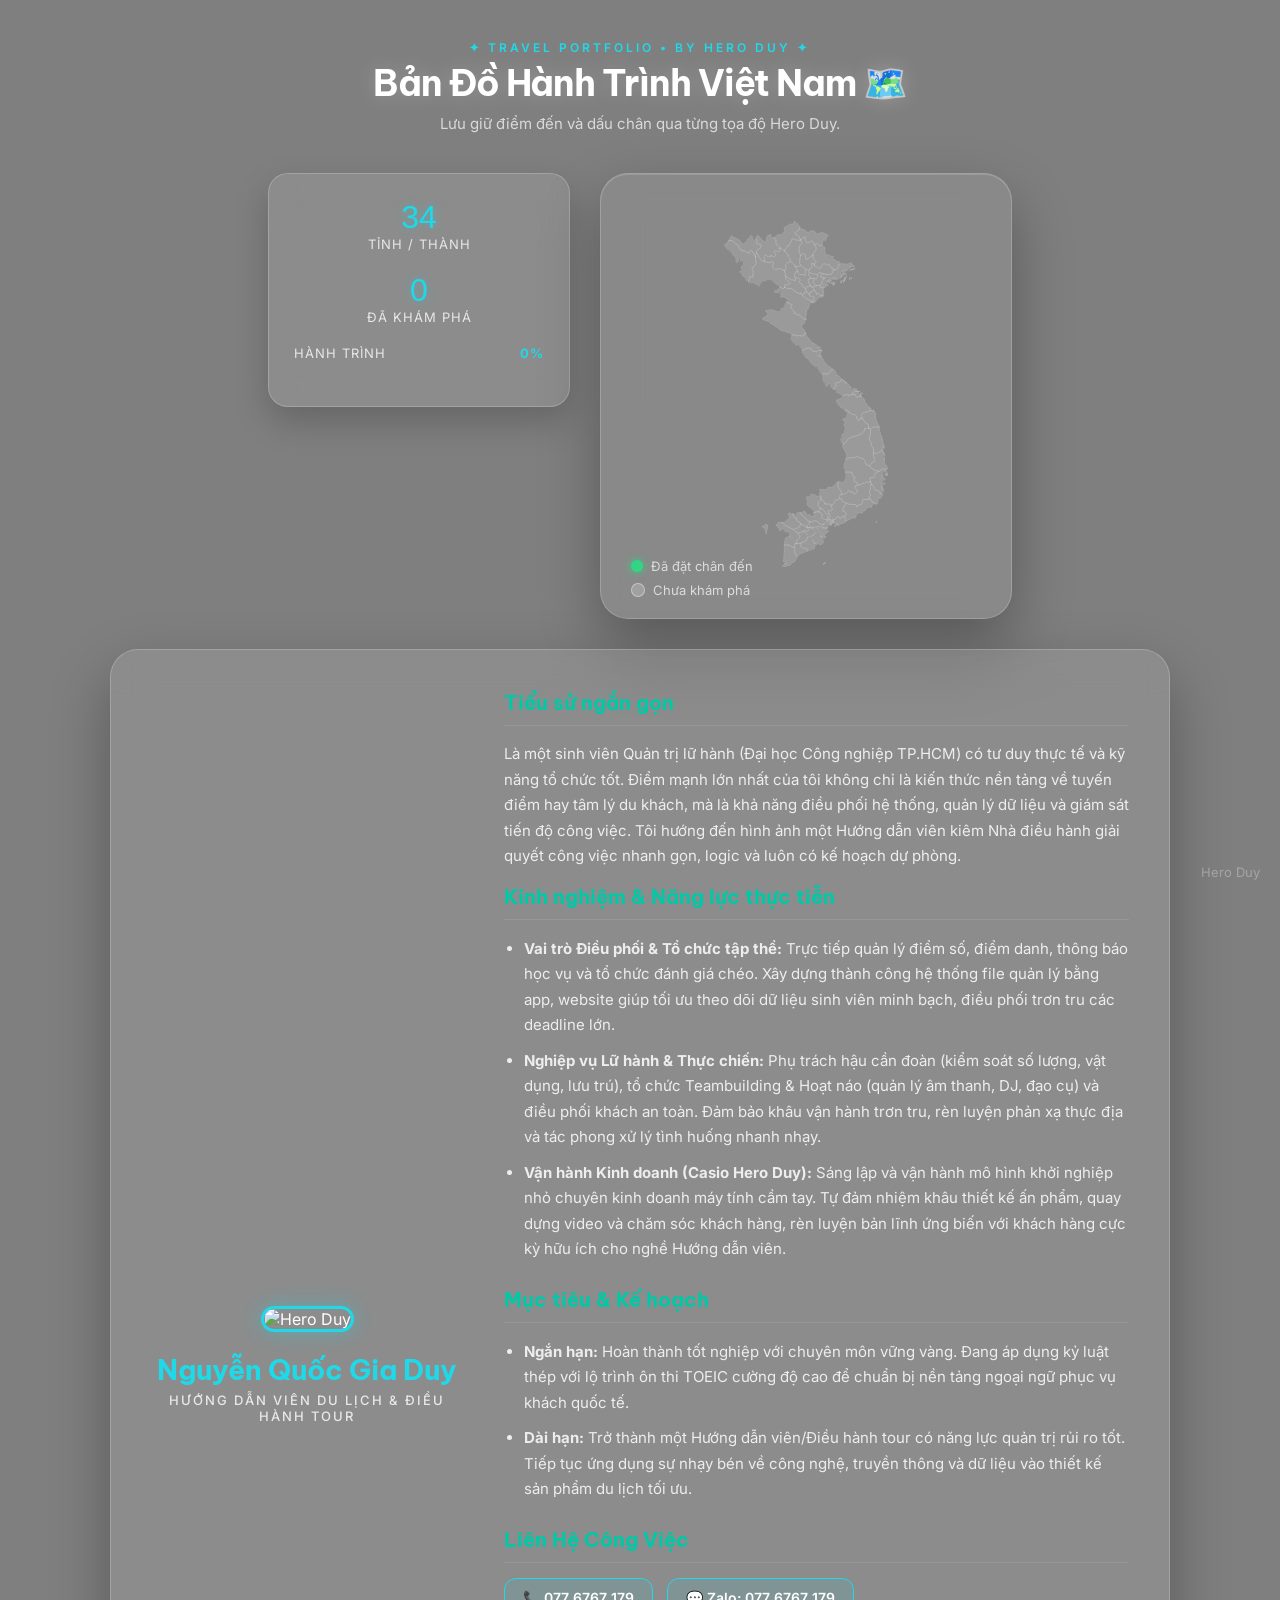
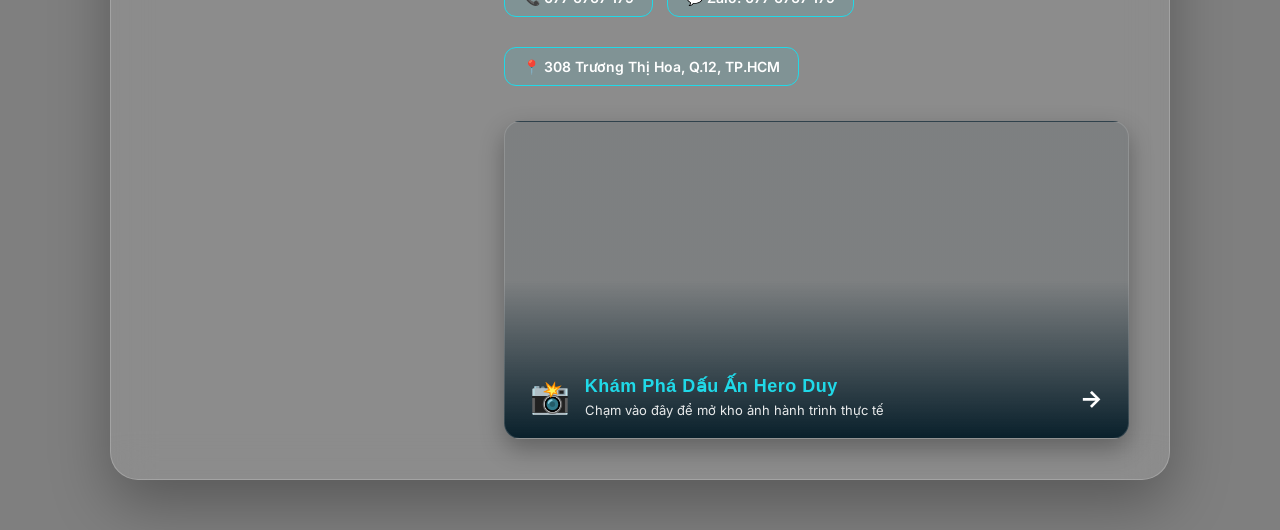
==== commit fdb06e1d: "Update index.html" ====
--- a/index.html
+++ b/index.html
@@ -942,14 +942,23 @@
                     <li><strong>Dài hạn:</strong> Trở thành một Hướng dẫn viên/Điều hành tour có năng lực quản trị rủi ro tốt. Tiếp tục ứng dụng sự nhạy bén về công nghệ, truyền thông và dữ liệu vào thiết kế sản phẩm du lịch tối ưu.</li>
                 </ul>
 
-                <h4>Liên Hệ Công Việc</h4>
-                <div>
-                    <span class="contact-badge">📞 077 6767 179</span>
-                
-                    <span class="contact-badge">📍 308 Trương Thị Hoa, Q.12, TP.HCM</span>
+               <h4>Liên Hệ Công Việc</h4>
+                <div style="margin-bottom: 20px;">
+                    <!-- Bấm vào gọi điện trực tiếp -->
+                    <a href="tel:0776767179" class="contact-badge" style="text-decoration: none; display: inline-block;">
+                        📞 077 6767 179
+                    </a>
+                    
+                    <!-- Bấm vào mở Zalo trực tiếp bằng số 077 6767 179 -->
+                    <a href="https://zalo.me/0776767179" target="_blank" class="contact-badge" style="text-decoration: none; display: inline-block;">
+                        💬 Zalo: 077 6767 179
+                    </a>
                 </div>
-            </div>
-        </div>
+
+                <!-- Bấm vào mở Google Maps -->
+                <a href="https://maps.app.goo.gl/LYSj2a7syvvCx13R8" target="_blank" class="contact-badge" style="text-decoration: none; display: block; width: fit-content;">
+                    📍 308 Trương Thị Hoa, Q.12, TP.HCM
+                </a>
 <!-- NÚT MỞ BỘ SƯU TẬP ẢNH (DẠNG BANNER) -->
             <a href="gallery.html" class="gallery-link-card">
                 <div class="gallery-icon">📸</div>
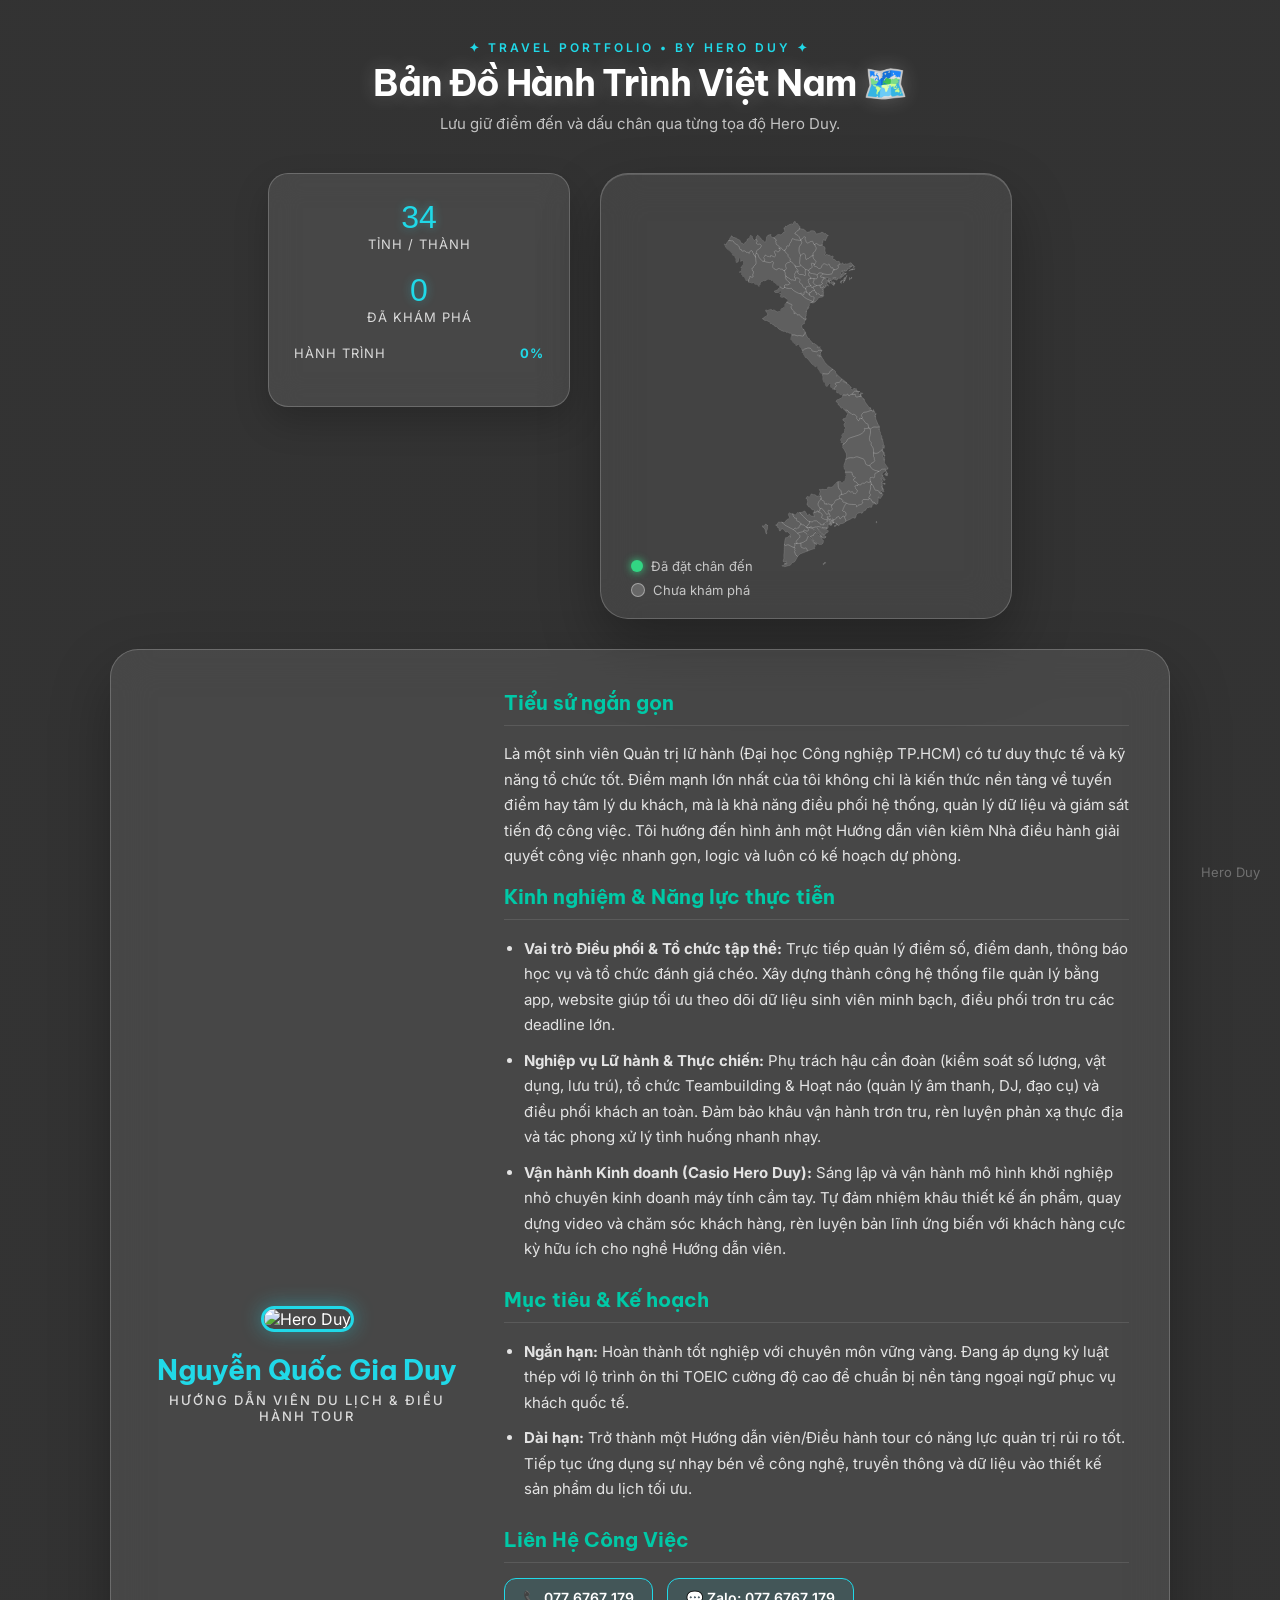
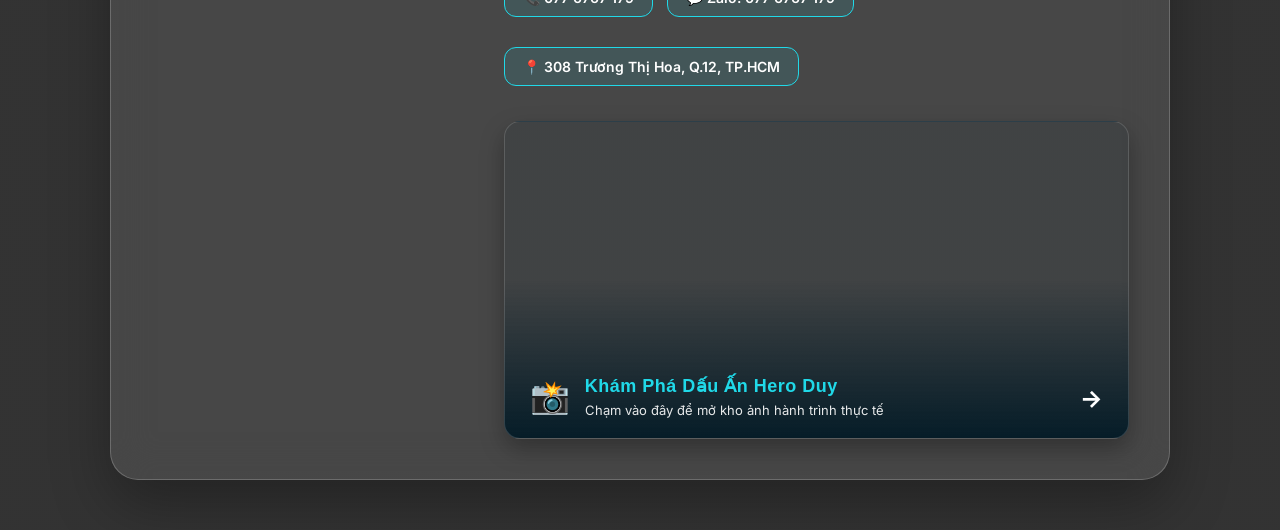
==== commit 7d83691b: "Sửa nền lần 3" ====
--- a/index.html
+++ b/index.html
@@ -20,18 +20,18 @@
         }
 
       body { 
-            margin: 0; 
-            padding: 0;
-            min-height: 100vh;
-            font-family: 'Inter', sans-serif; 
-            color: var(--white);
-            display: flex; 
-            flex-direction: column; 
-            align-items: center; 
-            /* Dùng lớp phủ màu đen (rgba 0,0,0) với độ mờ 50% để giữ nguyên màu gốc của ảnh */
-            background: linear-gradient(rgba(0, 0, 0, 0.5), rgba(0, 0, 0, 0.5)), 
-                        url("https://cdn.phototourl.com/free/2026-08-20-0ea42f38-bc41-45a6-8fc9-13d686dd87f3.jpg") center/cover fixed;
-        }
+    margin: 0; 
+    padding: 0;
+    min-height: 100vh;
+    font-family: 'Inter', sans-serif; 
+    color: var(--white);
+    display: flex; 
+    flex-direction: column; 
+    align-items: center; 
+    /* Phủ nền đen mờ 85% và canh vị trí center 15% để thấy rõ khuôn mặt */
+    background: linear-gradient(rgba(15, 15, 15, 0.85), rgba(15, 15, 15, 0.85)), 
+                url("https://cdn.phototourl.com/member/2026-10-18-45f5b269-4c78-47e5-b794-e82f7be27d19.jpg") center 15% / cover fixed;
+}
         /* --- HEADER CHUYÊN NGHIỆP --- */
         .hero-header {
             text-align: center;
@@ -403,7 +403,7 @@
                 
                 /* Dán link ảnh online của ông vào giữa cặp dấu ngoặc kép bên dưới */
                 background-image: linear-gradient(rgba(0, 0, 0, 0.5), rgba(0, 0, 0, 0.5)), 
-                                  url("https://cdn.phototourl.com/free/2026-08-20-a4ce7a55-eab1-4cca-a6bf-2fa930702edc.jpg");
+                                  url("https://cdn.phototourl.com/member/2026-10-18-45f5b269-4c78-47e5-b794-e82f7be27d19.jpg");
                 
                 background-position: center;
                 background-size: cover;
